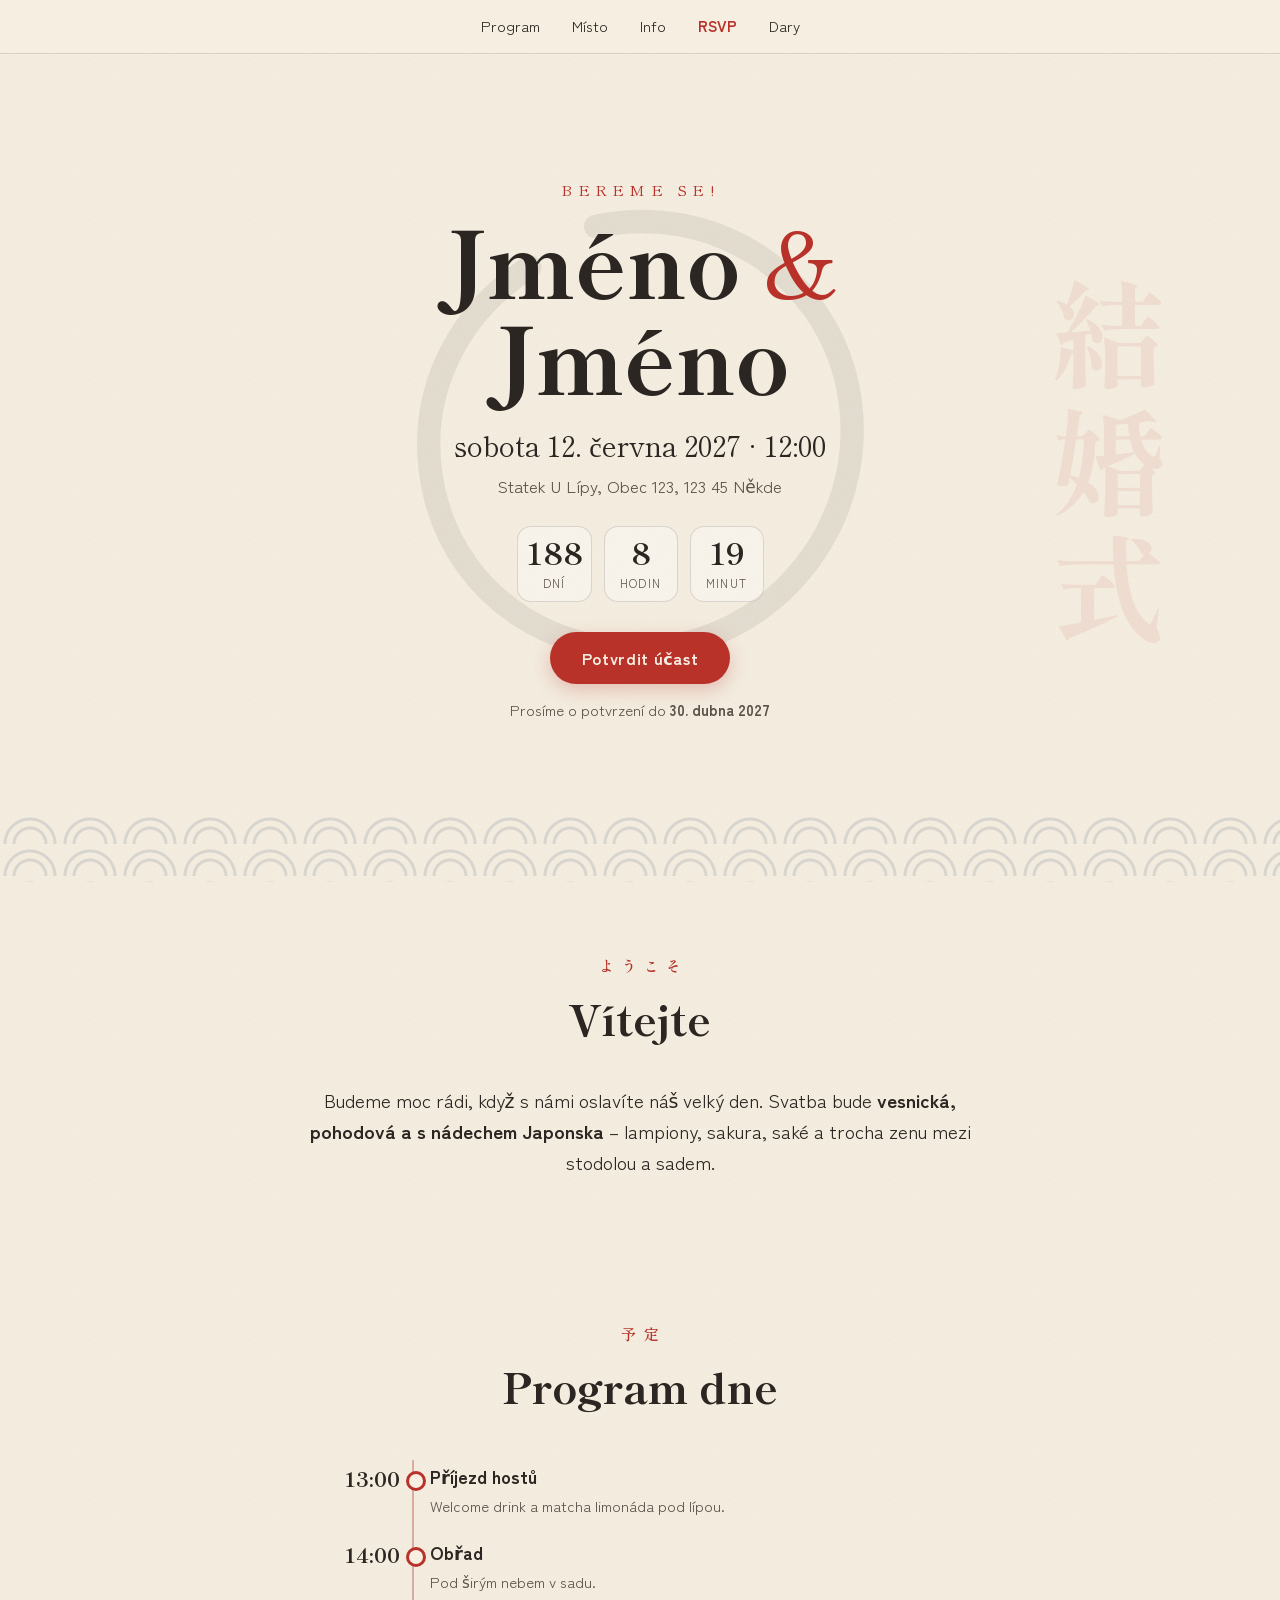
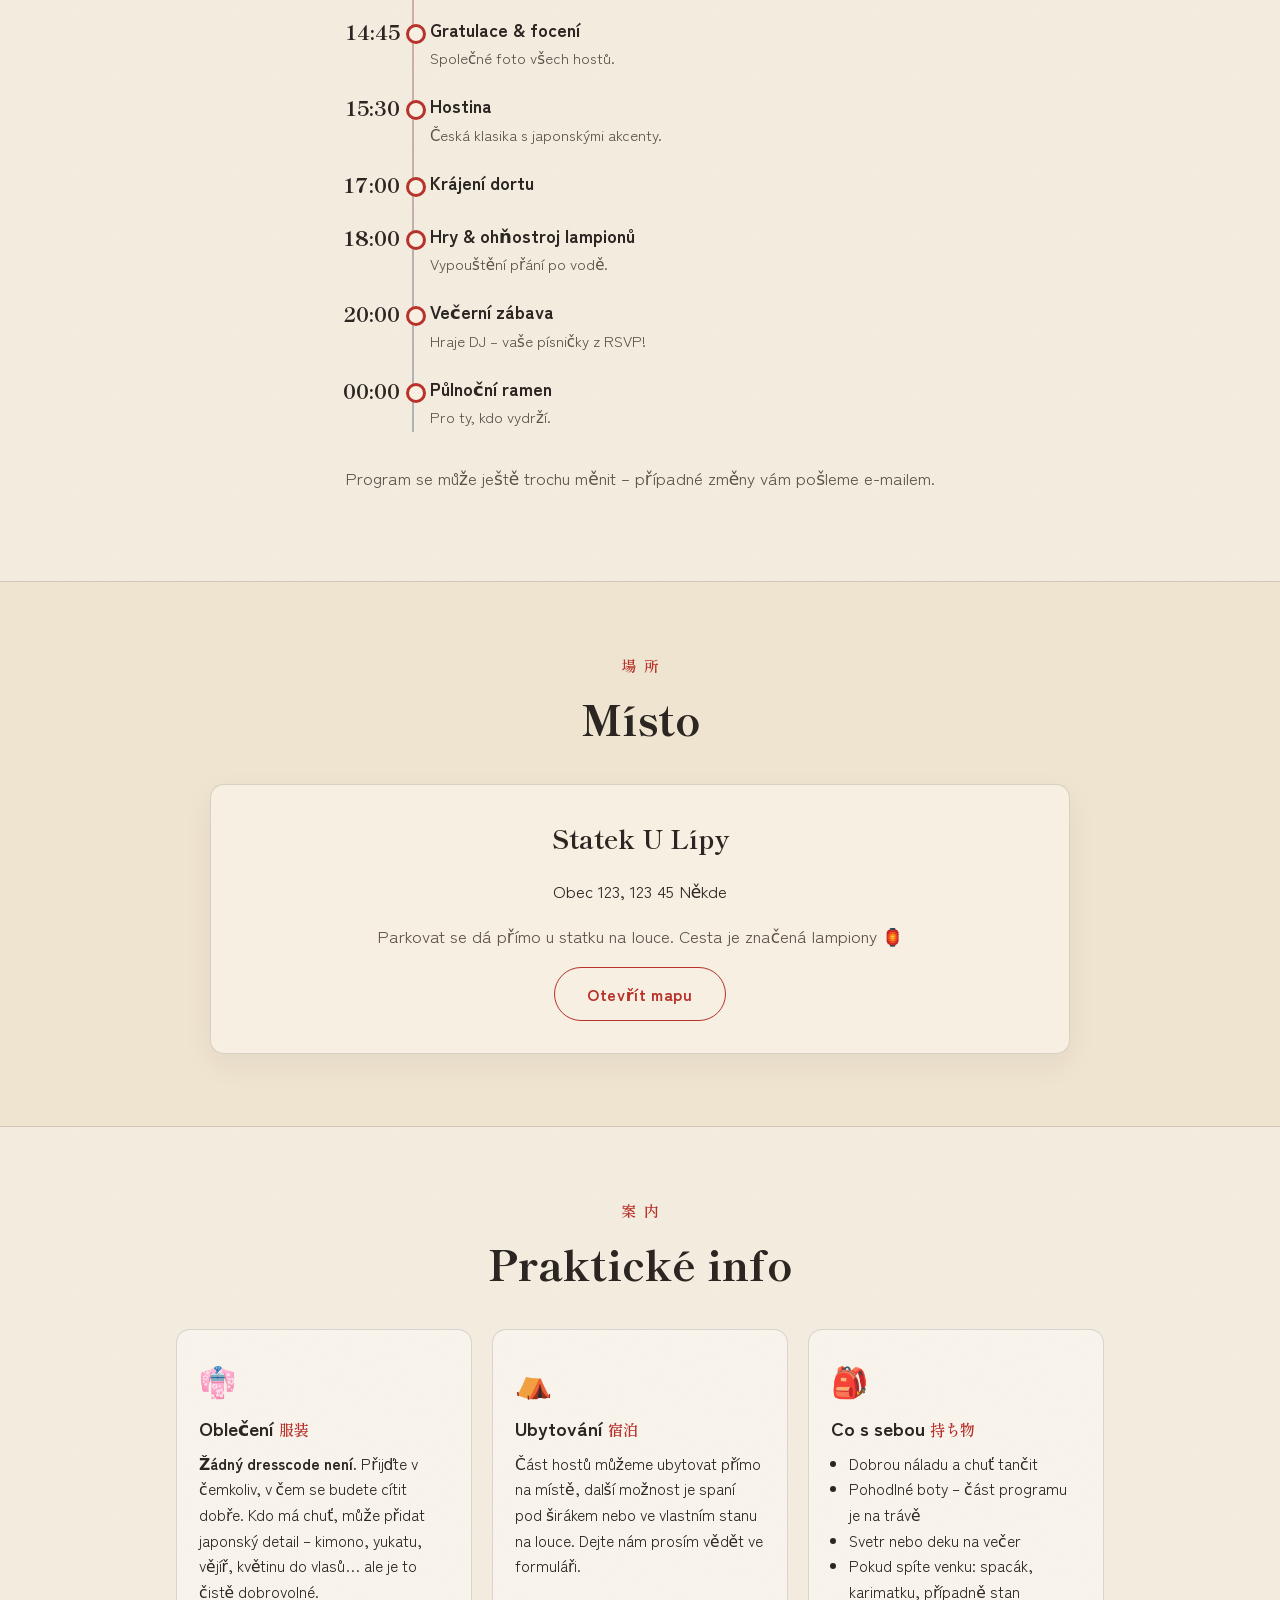
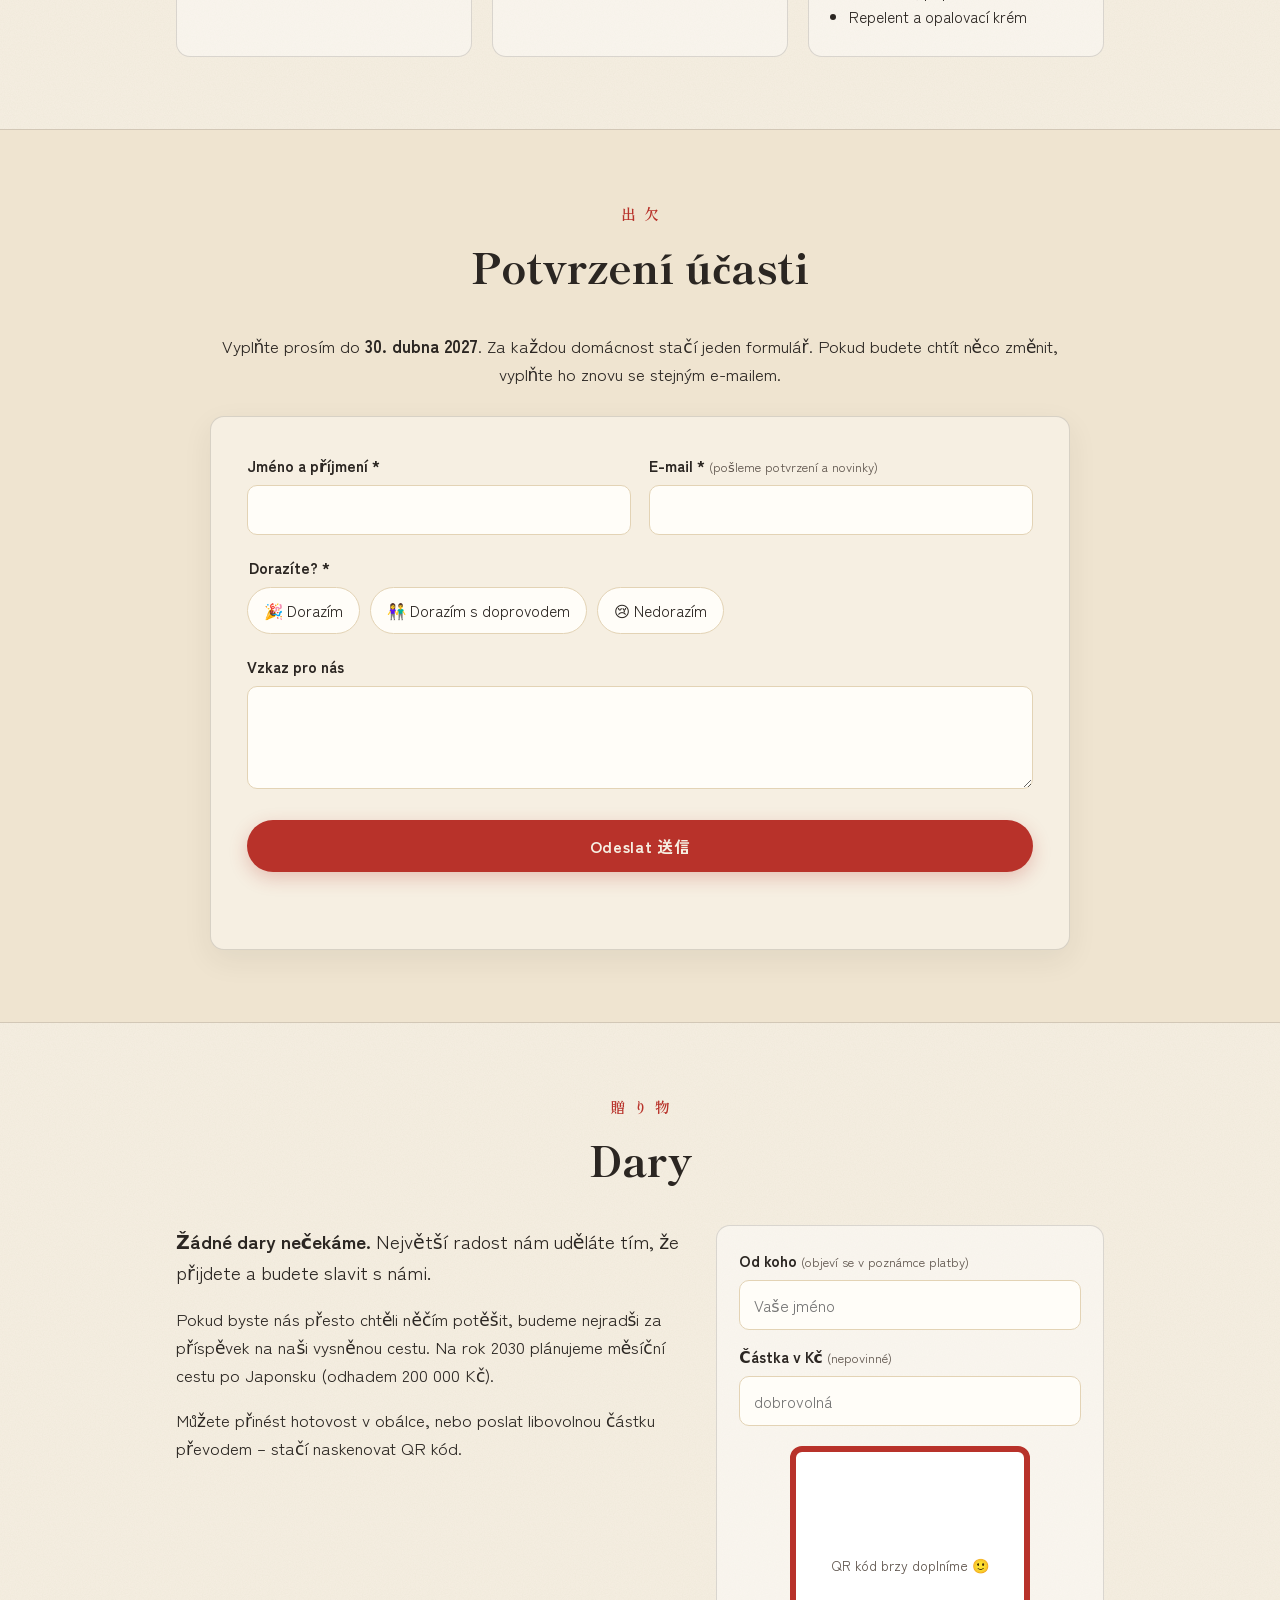
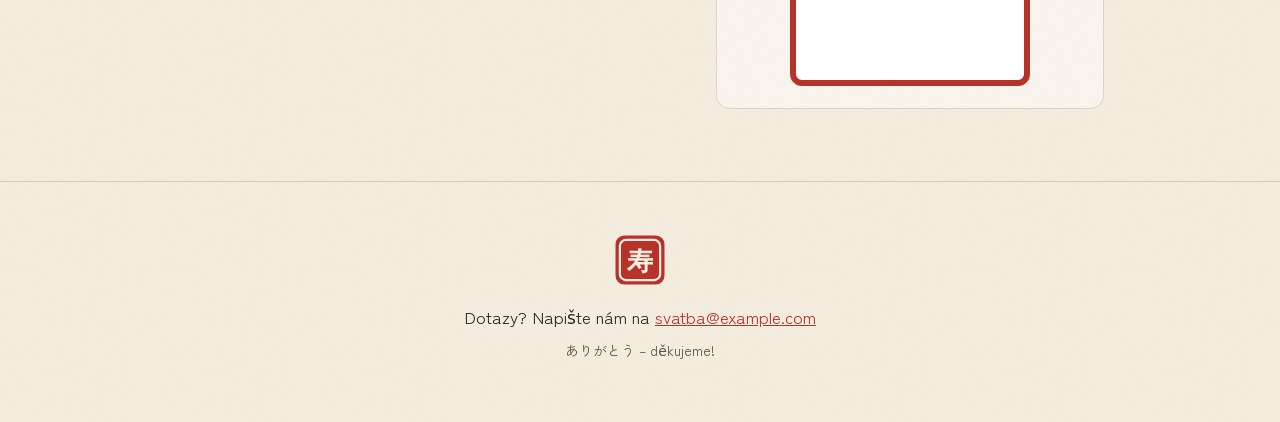
==== index.html @ 7ab079b3 "Svatební web s RSVP, písničkami, QR darem a e-mailovou automatizací Statický web (GitHub Pages) + Go" ====
<!doctype html>
<html lang="cs">
<head>
  <meta charset="utf-8">
  <meta name="viewport" content="width=device-width, initial-scale=1">
  <title>Naše svatba</title>
  <meta name="description" content="Svatba na vesnici v japonském duchu – program, RSVP, písničky a informace pro hosty.">
  <link rel="icon" href="assets/hanko.svg" type="image/svg+xml">
  <link rel="preconnect" href="https://fonts.googleapis.com">
  <link rel="preconnect" href="https://fonts.gstatic.com" crossorigin>
  <link href="https://fonts.googleapis.com/css2?family=Shippori+Mincho:wght@400;600;800&family=Zen+Kaku+Gothic+New:wght@400;500;700&display=swap" rel="stylesheet">
  <link rel="stylesheet" href="style.css">
</head>
<body>
  <div class="petals" aria-hidden="true"></div>

  <nav class="nav" aria-label="Hlavní navigace">
    <a href="#program">Program</a>
    <a href="#misto">Místo</a>
    <a href="#info">Info</a>
    <a href="#rsvp" class="nav-cta">RSVP</a>
    <a href="#dary">Dary</a>
  </nav>

  <!-- ===================== ÚVOD ===================== -->
  <header class="hero" id="top">
    <div class="hero-vertical" aria-hidden="true">結婚式</div>
    <div class="hero-inner">
      <svg class="enso" viewBox="0 0 200 200" aria-hidden="true">
        <path d="M100 18c46 0 82 36 82 80 0 46-38 84-84 84-44 0-80-34-80-78 0-36 22-64 54-76"
              fill="none" stroke="currentColor" stroke-width="9" stroke-linecap="round"/>
      </svg>
      <p class="hero-kicker">Bereme se!</p>
      <h1 class="hero-names"><span data-name="a">Jméno</span> <span class="amp">&amp;</span> <span data-name="b">Jméno</span></h1>
      <p class="hero-date" data-date>—</p>
      <p class="hero-place" data-place>—</p>
      <div class="countdown" data-countdown aria-live="polite"></div>
      <a class="btn" href="#rsvp">Potvrdit účast</a>
      <p class="hero-deadline">Prosíme o potvrzení do <strong data-deadline>—</strong></p>
    </div>
  </header>

  <main>
    <!-- ===================== POZVÁNÍ ===================== -->
    <section class="section intro">
      <h2 class="title"><span class="jp">ようこそ</span>Vítejte</h2>
      <p class="lead">
        Budeme moc rádi, když s námi oslavíte náš velký den. Svatba bude
        <strong>vesnická, pohodová a s nádechem Japonska</strong> – lampiony, sakura, saké
        a trocha zenu mezi stodolou a sadem.
      </p>
    </section>

    <!-- ===================== PROGRAM ===================== -->
    <section class="section" id="program">
      <h2 class="title"><span class="jp">予定</span>Program dne</h2>
      <ol class="timeline" data-schedule></ol>
      <p class="muted center">Program se může ještě trochu měnit – případné změny vám pošleme e-mailem.</p>
    </section>

    <!-- ===================== MÍSTO ===================== -->
    <section class="section paper" id="misto">
      <h2 class="title"><span class="jp">場所</span>Místo</h2>
      <div class="place-card">
        <h3 data-place-name>—</h3>
        <p data-place-address>—</p>
        <p class="muted" data-place-note></p>
        <a class="btn btn-ghost" data-place-map href="#" target="_blank" rel="noopener">Otevřít mapu</a>
      </div>
    </section>

    <!-- ===================== INFO ===================== -->
    <section class="section" id="info">
      <h2 class="title"><span class="jp">案内</span>Praktické info</h2>
      <div class="cards">
        <article class="card">
          <div class="card-icon" aria-hidden="true">👘</div>
          <h3>Oblečení <span class="jp-sm">服装</span></h3>
          <p><strong>Žádný dresscode není.</strong> Přijďte v čemkoliv, v čem se budete cítit dobře.
            Kdo má chuť, může přidat japonský detail – kimono, yukatu, vějíř, květinu do vlasů… ale je to čistě dobrovolné.</p>
        </article>
        <article class="card">
          <div class="card-icon" aria-hidden="true">⛺</div>
          <h3>Ubytování <span class="jp-sm">宿泊</span></h3>
          <p>Část hostů můžeme ubytovat přímo na místě, další možnost je spaní pod širákem
            nebo ve vlastním stanu na louce. Dejte nám prosím vědět ve formuláři.</p>
        </article>
        <article class="card">
          <div class="card-icon" aria-hidden="true">🎒</div>
          <h3>Co s sebou <span class="jp-sm">持ち物</span></h3>
          <ul data-bring></ul>
        </article>
      </div>
    </section>

    <!-- ===================== RSVP ===================== -->
    <section class="section paper" id="rsvp">
      <h2 class="title"><span class="jp">出欠</span>Potvrzení účasti</h2>
      <p class="center">Vyplňte prosím do <strong data-deadline>—</strong>. Za každou domácnost stačí jeden formulář.
        Pokud budete chtít něco změnit, vyplňte ho znovu se stejným e-mailem.</p>

      <form class="rsvp" id="rsvp-form" novalidate>
        <!-- past na roboty -->
        <label class="hp" aria-hidden="true">Web <input type="text" name="website" tabindex="-1" autocomplete="off"></label>

        <div class="field-row">
          <label class="field">
            <span>Jméno a příjmení *</span>
            <input type="text" name="name" required autocomplete="name" maxlength="100">
          </label>
          <label class="field">
            <span>E-mail * <small>(pošleme potvrzení a novinky)</small></span>
            <input type="email" name="email" required autocomplete="email" maxlength="120">
          </label>
        </div>

        <fieldset class="field">
          <legend>Dorazíte? *</legend>
          <div class="choices">
            <label class="choice"><input type="radio" name="attendance" value="yes" required><span>🎉 Dorazím</span></label>
            <label class="choice"><input type="radio" name="attendance" value="plus"><span>👫 Dorazím s doprovodem</span></label>
            <label class="choice"><input type="radio" name="attendance" value="no"><span>😢 Nedorazím</span></label>
          </div>
        </fieldset>

        <div class="reveal" data-show-if="plus">
          <div class="field-row">
            <label class="field field-narrow">
              <span>Počet osob doprovodu *</span>
              <input type="number" name="companions" min="1" max="10" value="1" inputmode="numeric">
            </label>
            <label class="field">
              <span>Jména doprovodu <small>(a věk u dětí)</small></span>
              <input type="text" name="companionNames" maxlength="300" placeholder="např. Petra, Tonda (6 let)">
            </label>
          </div>
        </div>

        <div class="reveal" data-show-if="yes plus">
          <fieldset class="field">
            <legend>Přespání *</legend>
            <div class="choices">
              <label class="choice"><input type="radio" name="accommodation" value="yes"><span>🏠 Ano, chci ubytování</span></label>
              <label class="choice"><input type="radio" name="accommodation" value="no"><span>🚗 Ne, pojedu domů</span></label>
              <label class="choice"><input type="radio" name="accommodation" value="open"><span>🌌 Pod širákem</span></label>
              <label class="choice"><input type="radio" name="accommodation" value="tent"><span>⛺ Ve stanu</span></label>
            </div>
          </fieldset>

          <fieldset class="field music" id="hudba">
            <legend><span class="jp-sm">音楽</span> Vaše písničky</legend>
            <p class="muted">Vyberte jednu nebo dvě písničky, které během svatby zazní. Pomůžete nám s playlistem!</p>
            <label class="field">
              <span>Písnička č. 1</span>
              <input type="text" name="song1" maxlength="200" placeholder="Interpret – Název (nebo odkaz na Spotify/YouTube)">
            </label>
            <label class="field">
              <span>Písnička č. 2</span>
              <input type="text" name="song2" maxlength="200" placeholder="Interpret – Název">
            </label>
          </fieldset>

          <label class="field">
            <span>Strava, alergie, omezení</span>
            <input type="text" name="diet" maxlength="300" placeholder="např. vegetarián, bez lepku…">
          </label>
        </div>

        <label class="field">
          <span>Vzkaz pro nás</span>
          <textarea name="message" rows="3" maxlength="1000"></textarea>
        </label>

        <button class="btn btn-submit" type="submit">Odeslat 送信</button>
        <p class="form-status" role="status" aria-live="polite"></p>
      </form>
    </section>

    <!-- ===================== DARY ===================== -->
    <section class="section" id="dary">
      <h2 class="title"><span class="jp">贈り物</span>Dary</h2>
      <div class="gift">
        <div class="gift-text">
          <p class="lead"><strong>Žádné dary nečekáme.</strong> Největší radost nám uděláte tím, že přijdete a budete slavit s námi.</p>
          <p>Pokud byste nás přesto chtěli něčím potěšit, budeme nejradši za příspěvek na
            naši vysněnou cestu. <span data-trip-note></span></p>
          <p>Můžete přinést hotovost v obálce, nebo poslat libovolnou částku převodem – stačí naskenovat QR kód.</p>
          <p class="muted" data-account></p>
        </div>
        <div class="gift-qr">
          <label class="field">
            <span>Od koho <small>(objeví se v poznámce platby)</small></span>
            <input type="text" id="gift-from" maxlength="40" placeholder="Vaše jméno">
          </label>
          <label class="field">
            <span>Částka v Kč <small>(nepovinné)</small></span>
            <input type="number" id="gift-amount" min="0" step="100" placeholder="dobrovolná" inputmode="numeric">
          </label>
          <div class="qr-frame"><div id="qr"></div></div>
          <p class="muted small" id="qr-hint">Naskenujte v aplikaci své banky.</p>
        </div>
      </div>
    </section>
  </main>

  <footer class="footer">
    <img src="assets/hanko.svg" alt="" width="56" height="56">
    <p>Dotazy? Napište nám na <a data-contact href="#">—</a></p>
    <p class="muted small">ありがとう – děkujeme!</p>
  </footer>

  <script src="assets/qrcode.js"></script>
  <script src="config.js"></script>
  <script src="app.js"></script>
</body>
</html>
---- style.css ----
/* ============ Barvy: washi papír, sumi inkoust, shu červená, ai indigo ============ */
:root {
  --washi: #f6efe2;
  --washi-2: #efe4d0;
  --kraft: #e3d3b5;
  --sumi: #2b2622;
  --sumi-soft: #5c524a;
  --shu: #b8322a;
  --shu-dark: #8f241e;
  --ai: #2f4a6d;
  --matcha: #7c8b4f;
  --sakura: #f2c6c9;
  --line: rgba(43, 38, 34, .15);
  --radius: 14px;
  --serif: 'Shippori Mincho', 'Noto Serif JP', Georgia, serif;
  --sans: 'Zen Kaku Gothic New', system-ui, -apple-system, 'Segoe UI', sans-serif;
}

* { box-sizing: border-box; }
html { scroll-behavior: smooth; }
body {
  margin: 0;
  font-family: var(--sans);
  font-size: 17px;
  line-height: 1.65;
  color: var(--sumi);
  background-color: var(--washi);
  /* jemná textura papíru */
  background-image:
    url("data:image/svg+xml,%3Csvg xmlns='http://www.w3.org/2000/svg' width='160' height='160'%3E%3Cfilter id='n'%3E%3CfeTurbulence type='fractalNoise' baseFrequency='.85' numOctaves='3' stitchTiles='stitch'/%3E%3CfeColorMatrix values='0 0 0 0 .35 0 0 0 0 .28 0 0 0 0 .2 0 0 0 .07 0'/%3E%3C/filter%3E%3Crect width='100%25' height='100%25' filter='url(%23n)'/%3E%3C/svg%3E");
}
a { color: var(--shu); }
img { max-width: 100%; }

/* ============ Navigace ============ */
.nav {
  position: sticky; top: 0; z-index: 20;
  display: flex; justify-content: center; gap: clamp(10px, 3vw, 28px); flex-wrap: wrap;
  padding: 10px 16px;
  background: rgba(246, 239, 226, .88);
  backdrop-filter: blur(6px);
  border-bottom: 1px solid var(--line);
  font-size: 15px;
}
.nav a { color: var(--sumi); text-decoration: none; padding: 4px 2px; }
.nav a:hover { color: var(--shu); }
.nav-cta { color: var(--shu) !important; font-weight: 700; }

/* ============ Úvod ============ */
.hero {
  position: relative;
  min-height: 92vh;
  display: grid; place-items: center;
  text-align: center;
  padding: 60px 16px 80px;
  overflow: hidden;
}
.hero::after { /* seigaiha – vlnky dole */
  content: ''; position: absolute; left: 0; right: 0; bottom: 0; height: 70px;
  background:
    radial-gradient(circle at 50% 100%, transparent 14px, var(--ai) 15px, var(--ai) 17px, transparent 18px,
      transparent 23px, var(--ai) 24px, var(--ai) 26px, transparent 27px) 0 0 / 60px 32px;
  opacity: .14;
}
.hero-vertical {
  position: absolute; right: clamp(8px, 6vw, 80px); top: 50%; transform: translateY(-50%);
  writing-mode: vertical-rl;
  font-family: var(--serif); font-weight: 800;
  font-size: clamp(48px, 9vw, 120px);
  color: var(--shu); opacity: .08;
  letter-spacing: .1em;
  pointer-events: none;
}
.hero-inner { position: relative; max-width: 720px; }
.enso {
  position: absolute; left: 50%; top: 46%; transform: translate(-50%, -50%) rotate(-12deg);
  width: min(520px, 92vw); color: var(--sumi); opacity: .08; z-index: -1;
}
.hero-kicker {
  font-family: var(--serif); letter-spacing: .35em; text-transform: uppercase;
  color: var(--shu); margin: 0 0 8px; font-size: 15px;
}
.hero-names {
  font-family: var(--serif); font-weight: 800;
  font-size: clamp(42px, 9vw, 92px); line-height: 1.05; margin: 0 0 18px;
}
.amp { color: var(--shu); font-weight: 400; }
.hero-date { font-family: var(--serif); font-size: clamp(20px, 3.4vw, 28px); margin: 0; }
.hero-place { color: var(--sumi-soft); margin: 4px 0 26px; }
.hero-deadline { color: var(--sumi-soft); font-size: 15px; margin-top: 14px; }

.countdown { display: flex; justify-content: center; gap: 12px; margin: 0 0 30px; flex-wrap: wrap; }
.countdown div {
  min-width: 74px; padding: 10px 8px 6px;
  border: 1px solid var(--line); border-radius: var(--radius);
  background: rgba(255,255,255,.35);
}
.countdown b { display: block; font-family: var(--serif); font-size: 30px; line-height: 1; }
.countdown span { font-size: 12px; color: var(--sumi-soft); text-transform: uppercase; letter-spacing: .1em; }

/* ============ Tlačítka ============ */
.btn {
  display: inline-block; cursor: pointer;
  font: 700 16px var(--sans); letter-spacing: .04em;
  color: var(--washi); background: var(--shu);
  border: 0; border-radius: 999px;
  padding: 14px 32px; text-decoration: none;
  box-shadow: 0 6px 18px rgba(184, 50, 42, .25);
  transition: transform .15s, background .15s;
}
.btn:hover { background: var(--shu-dark); transform: translateY(-1px); }
.btn:disabled { opacity: .6; cursor: progress; transform: none; }
.btn-ghost { background: transparent; color: var(--shu); border: 1.5px solid var(--shu); box-shadow: none; }
.btn-ghost:hover { background: var(--shu); color: var(--washi); }

/* ============ Sekce ============ */
.section { max-width: 960px; margin: 0 auto; padding: 72px 16px; }
.section.paper {
  max-width: none;
  background: var(--washi-2);
  border-top: 1px solid var(--line); border-bottom: 1px solid var(--line);
}
.section.paper > * { max-width: 860px; margin-left: auto; margin-right: auto; }
.title {
  font-family: var(--serif); font-weight: 800; text-align: center;
  font-size: clamp(30px, 5vw, 42px); margin: 0 0 32px;
}
.title .jp {
  display: block; font-size: 15px; letter-spacing: .5em; color: var(--shu); font-weight: 600;
  margin-bottom: 4px; padding-left: .5em;
}
.jp-sm { font-family: var(--serif); color: var(--shu); font-size: .8em; font-weight: 600; }
.lead { font-size: 19px; text-align: center; max-width: 680px; margin: 0 auto; }
.center { text-align: center; }
.muted { color: var(--sumi-soft); }
.small { font-size: 14px; }

/* ============ Program ============ */
.timeline { list-style: none; padding: 0; margin: 0 auto 24px; max-width: 620px; position: relative; }
.timeline::before {
  content: ''; position: absolute; left: 82px; top: 8px; bottom: 8px; width: 2px;
  background: linear-gradient(var(--shu), var(--ai)); opacity: .35;
}
.timeline li { display: grid; grid-template-columns: 70px 1fr; gap: 30px; padding: 10px 0; position: relative; }
.timeline li::before {
  content: ''; position: absolute; left: 76px; top: 19px; width: 14px; height: 14px;
  background: var(--washi); border: 3px solid var(--shu); border-radius: 50%;
}
.timeline time { font-family: var(--serif); font-weight: 800; font-size: 20px; text-align: right; }
.timeline h3 { margin: 0; font-size: 18px; }
.timeline p { margin: 2px 0 0; color: var(--sumi-soft); font-size: 15px; }

/* ============ Místo ============ */
.place-card {
  text-align: center; padding: 32px 24px;
  background: var(--washi); border: 1px solid var(--line); border-radius: var(--radius);
  box-shadow: 0 10px 30px rgba(43,38,34,.06);
}
.place-card h3 { font-family: var(--serif); font-size: 26px; margin: 0 0 4px; }

/* ============ Karty ============ */
.cards { display: grid; grid-template-columns: repeat(auto-fit, minmax(250px, 1fr)); gap: 20px; }
.card {
  padding: 26px 22px; background: rgba(255,255,255,.4);
  border: 1px solid var(--line); border-radius: var(--radius);
}
.card h3 { margin: 6px 0 8px; font-size: 19px; }
.card p, .card ul { margin: 0; font-size: 15.5px; }
.card ul { padding-left: 18px; }
.card-icon { font-size: 30px; }

/* ============ Formulář ============ */
.rsvp {
  margin-top: 28px; padding: clamp(20px, 4vw, 36px);
  background: var(--washi); border: 1px solid var(--line); border-radius: var(--radius);
  box-shadow: 0 10px 30px rgba(43,38,34,.07);
}
.field { display: block; border: 0; padding: 0; margin: 0 0 20px; min-width: 0; }
.field > span, .field > legend { display: block; font-weight: 700; margin-bottom: 6px; font-size: 15.5px; }
.field small { font-weight: 400; color: var(--sumi-soft); }
.field-row { display: grid; grid-template-columns: repeat(auto-fit, minmax(240px, 1fr)); gap: 0 18px; }
.field-row .field-narrow { max-width: 220px; }
input[type=text], input[type=email], input[type=number], textarea {
  width: 100%; font: inherit; font-size: 16px; color: var(--sumi);
  padding: 11px 14px; background: #fffdf8;
  border: 1.5px solid var(--kraft); border-radius: 10px;
  transition: border-color .15s, box-shadow .15s;
}
input:focus, textarea:focus { outline: none; border-color: var(--shu); box-shadow: 0 0 0 3px rgba(184,50,42,.15); }
.invalid input, input.invalid { border-color: var(--shu); }

.choices { display: flex; flex-wrap: wrap; gap: 10px; }
.choice { position: relative; cursor: pointer; }
.choice input { position: absolute; opacity: 0; pointer-events: none; }
.choice span {
  display: inline-block; padding: 10px 16px;
  border: 1.5px solid var(--kraft); border-radius: 999px; background: #fffdf8;
  transition: all .15s; font-size: 15.5px;
}
.choice:hover span { border-color: var(--shu); }
.choice input:checked + span { background: var(--shu); border-color: var(--shu); color: var(--washi); }
.choice input:focus-visible + span { box-shadow: 0 0 0 3px rgba(184,50,42,.25); }

.music {
  padding: 18px; border: 1.5px dashed var(--kraft) !important; border-radius: var(--radius);
  background: rgba(124,139,79,.06);
}
.music legend { padding: 0 6px; }
.music .field:last-child { margin-bottom: 0; }

.reveal { display: none; }
.reveal.on { display: block; animation: fade .3s ease; }
@keyframes fade { from { opacity: 0; transform: translateY(-4px); } to { opacity: 1; transform: none; } }

.hp { position: absolute; left: -9999px; }
.btn-submit { width: 100%; margin-top: 4px; }
.form-status { min-height: 1.6em; margin: 14px 0 0; text-align: center; font-weight: 700; }
.form-status.ok { color: var(--matcha); }
.form-status.err { color: var(--shu); }

/* ============ Dary ============ */
.gift { display: grid; grid-template-columns: 1.3fr 1fr; gap: 36px; align-items: start; }
.gift .lead { text-align: left; margin-bottom: 14px; }
.gift-qr {
  padding: 22px; background: rgba(255,255,255,.45);
  border: 1px solid var(--line); border-radius: var(--radius); text-align: center;
}
.gift-qr .field { text-align: left; margin-bottom: 14px; }
.qr-frame {
  display: inline-block; padding: 14px; background: #fff; border-radius: 12px;
  border: 6px solid var(--shu); margin-top: 6px;
}
#qr svg { display: block; width: 200px; height: 200px; }
#qr .qr-empty { width: 200px; height: 200px; display: grid; place-items: center; color: var(--sumi-soft); font-size: 14px; padding: 12px; }

/* ============ Patička ============ */
.footer { text-align: center; padding: 50px 16px 60px; border-top: 1px solid var(--line); }
.footer p { margin: 8px 0 0; }

/* ============ Okvětní lístky sakury ============ */
.petals { position: fixed; inset: 0; pointer-events: none; z-index: 30; overflow: hidden; }
.petal {
  position: absolute; top: -20px; width: 12px; height: 10px;
  background: var(--sakura); border-radius: 12px 0 12px 0; opacity: .8;
  animation: fall linear forwards;
}
@keyframes fall {
  to { transform: translate(var(--drift), 105vh) rotate(var(--spin)); opacity: .2; }
}
@media (prefers-reduced-motion: reduce) {
  .petals { display: none; }
  html { scroll-behavior: auto; }
}

/* ============ Mobil ============ */
@media (max-width: 720px) {
  body { font-size: 16px; }
  .section { padding: 56px 16px; }
  .gift { grid-template-columns: 1fr; }
  .timeline::before { left: 62px; }
  .timeline li { grid-template-columns: 52px 1fr; gap: 26px; }
  .timeline li::before { left: 56px; }
  .timeline time { font-size: 17px; }
  .hero-vertical { opacity: .06; }
  .field-row .field-narrow { max-width: none; }
}
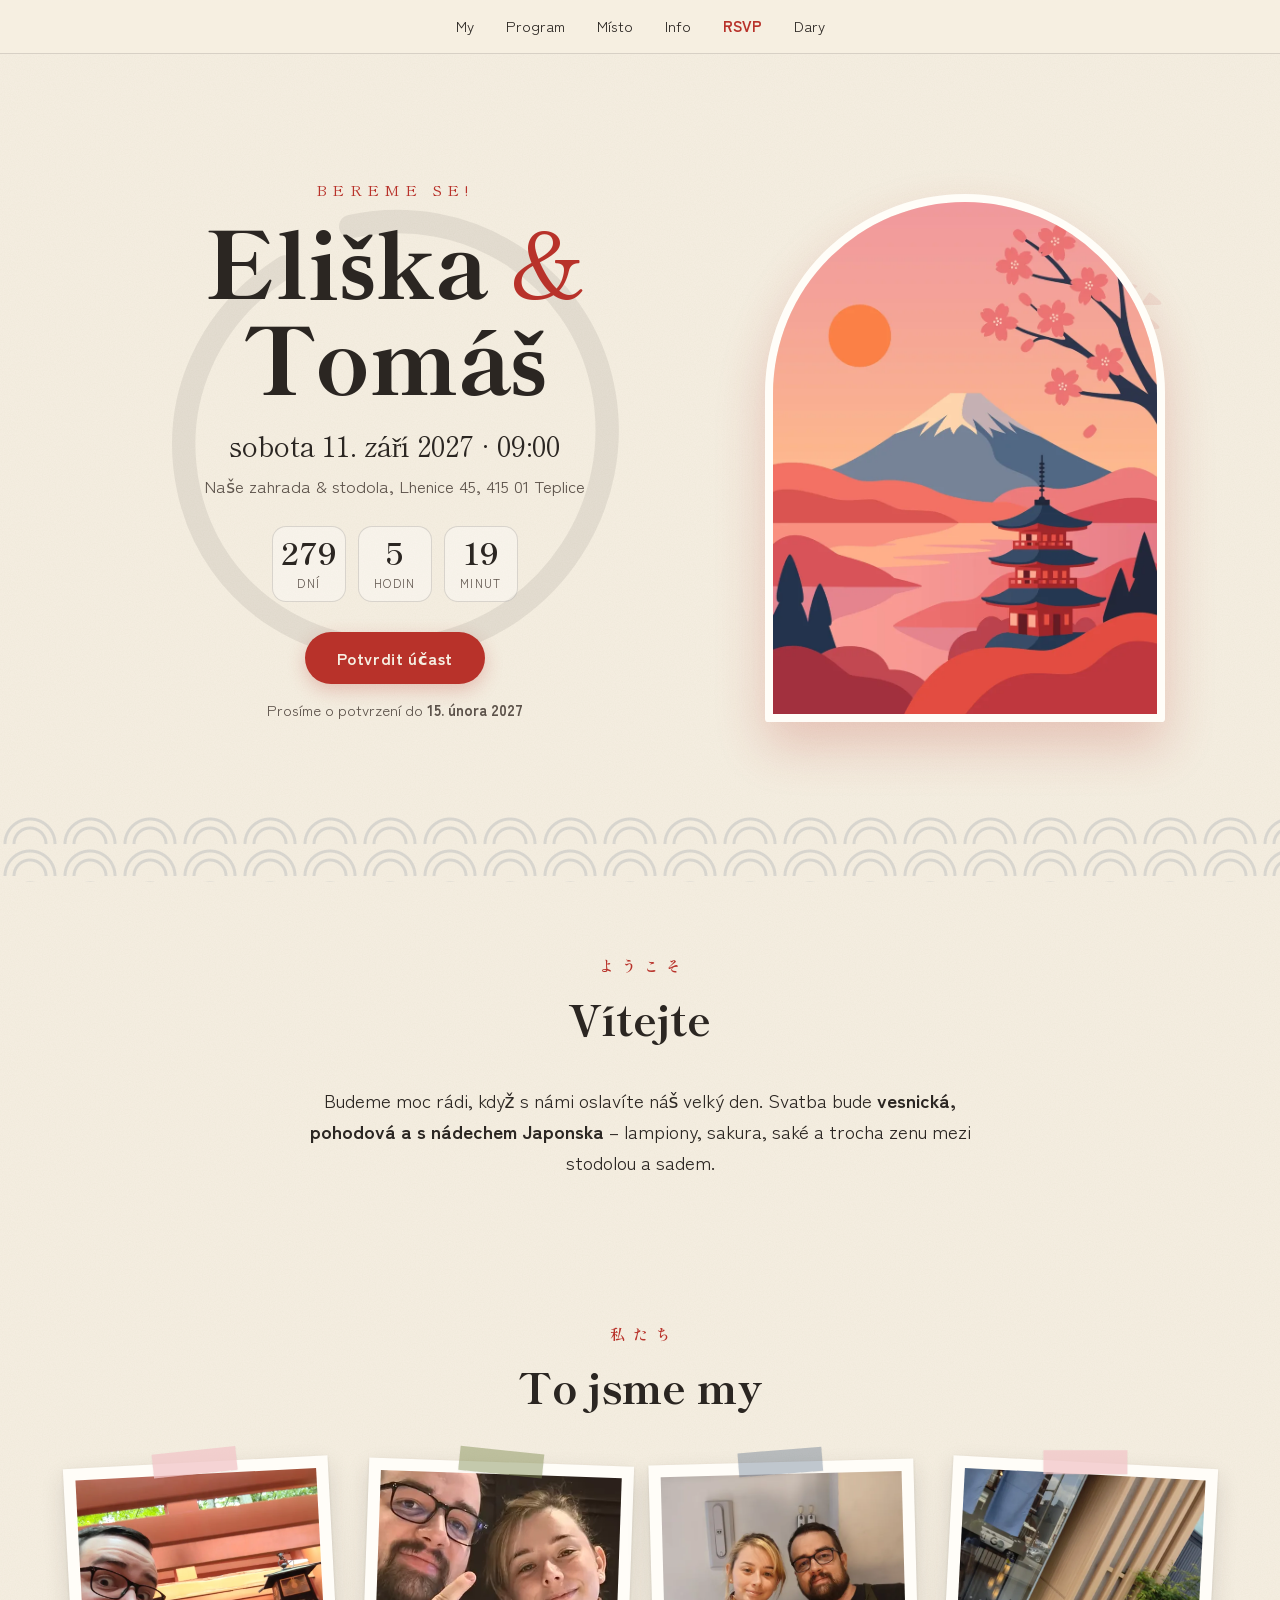
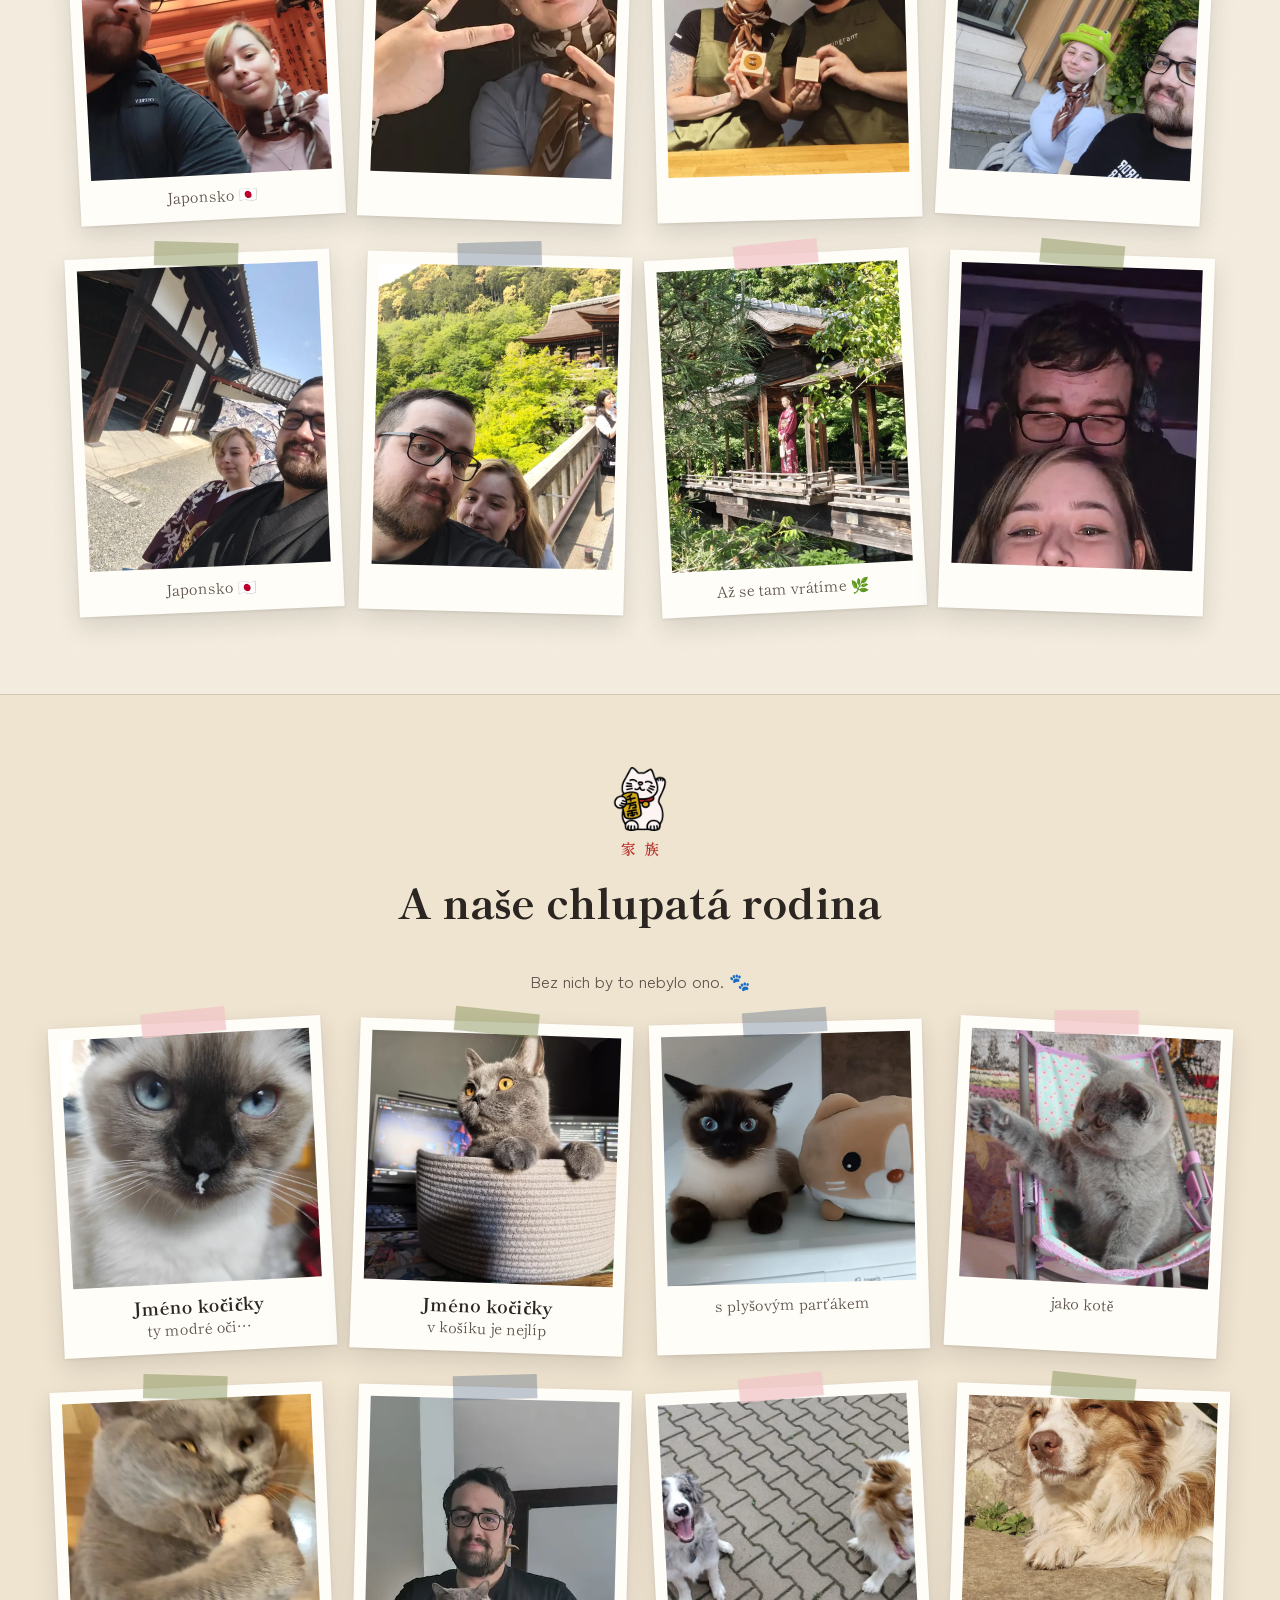
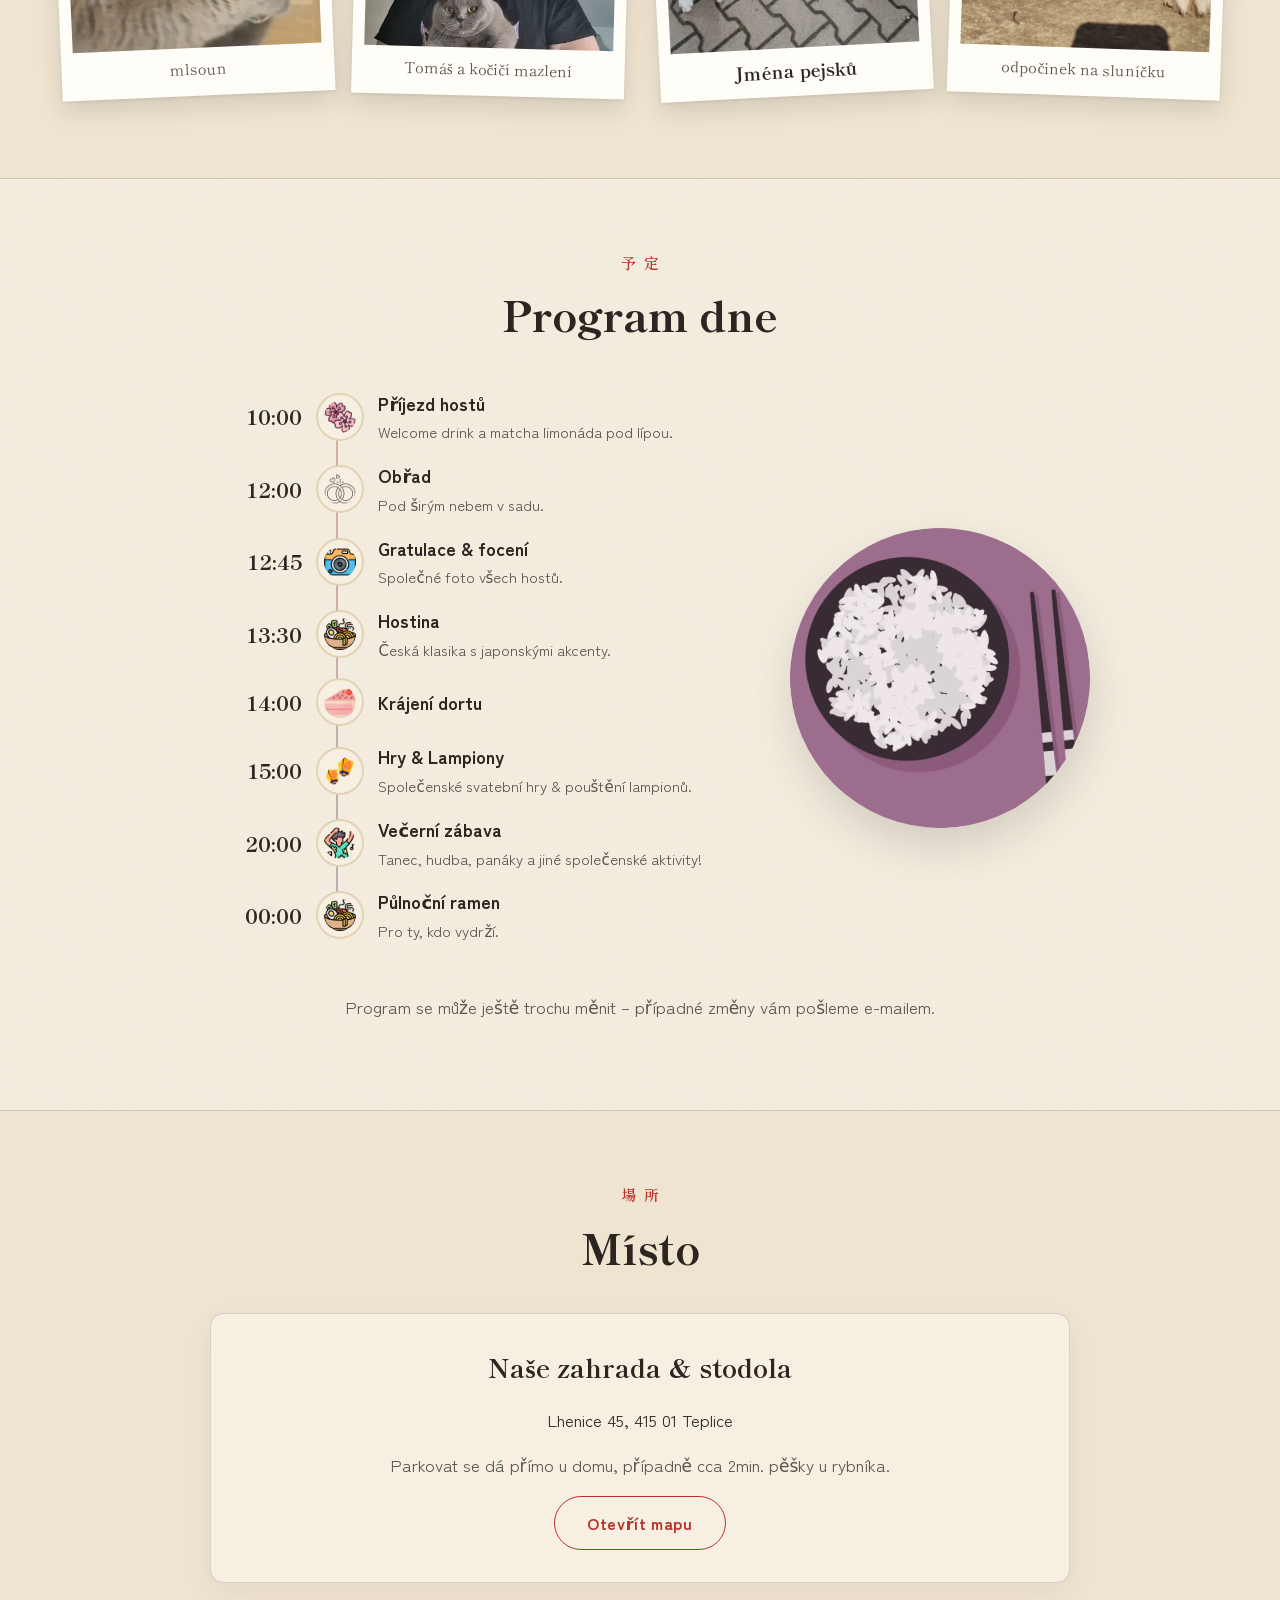
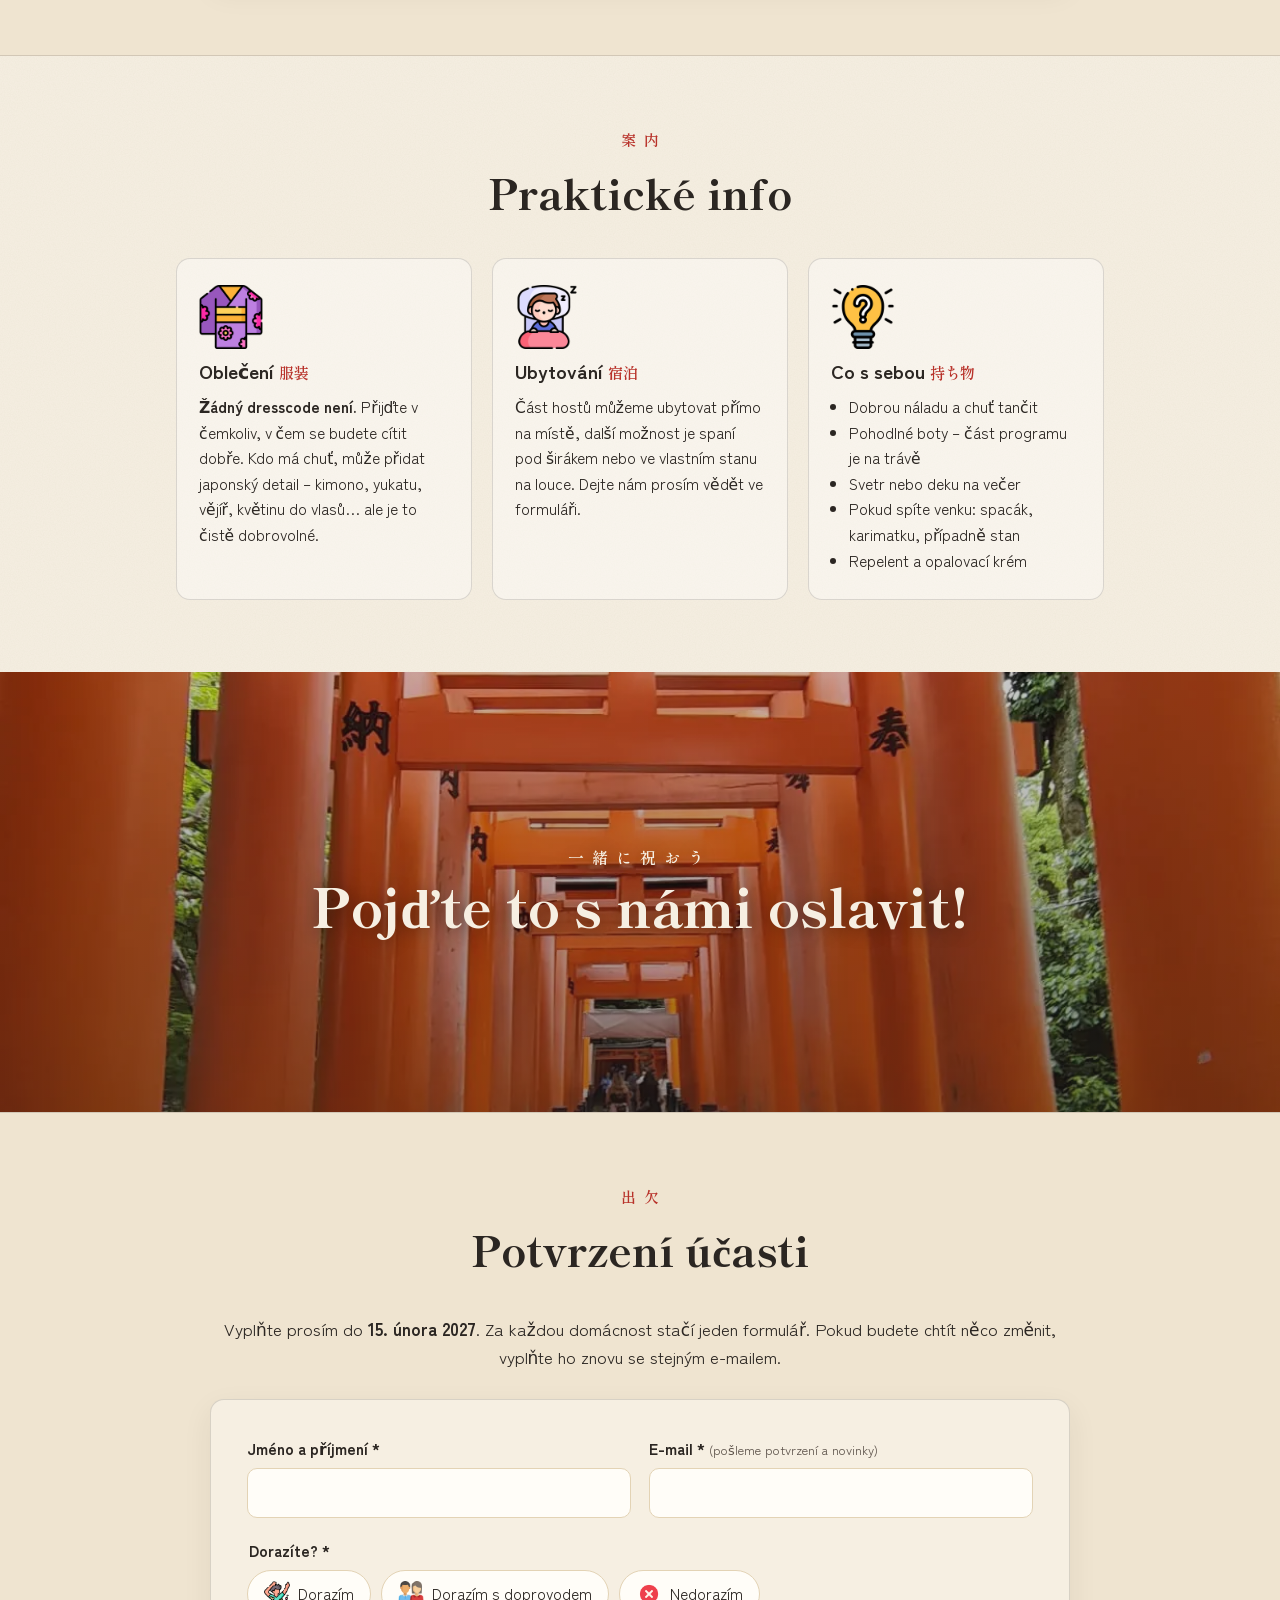
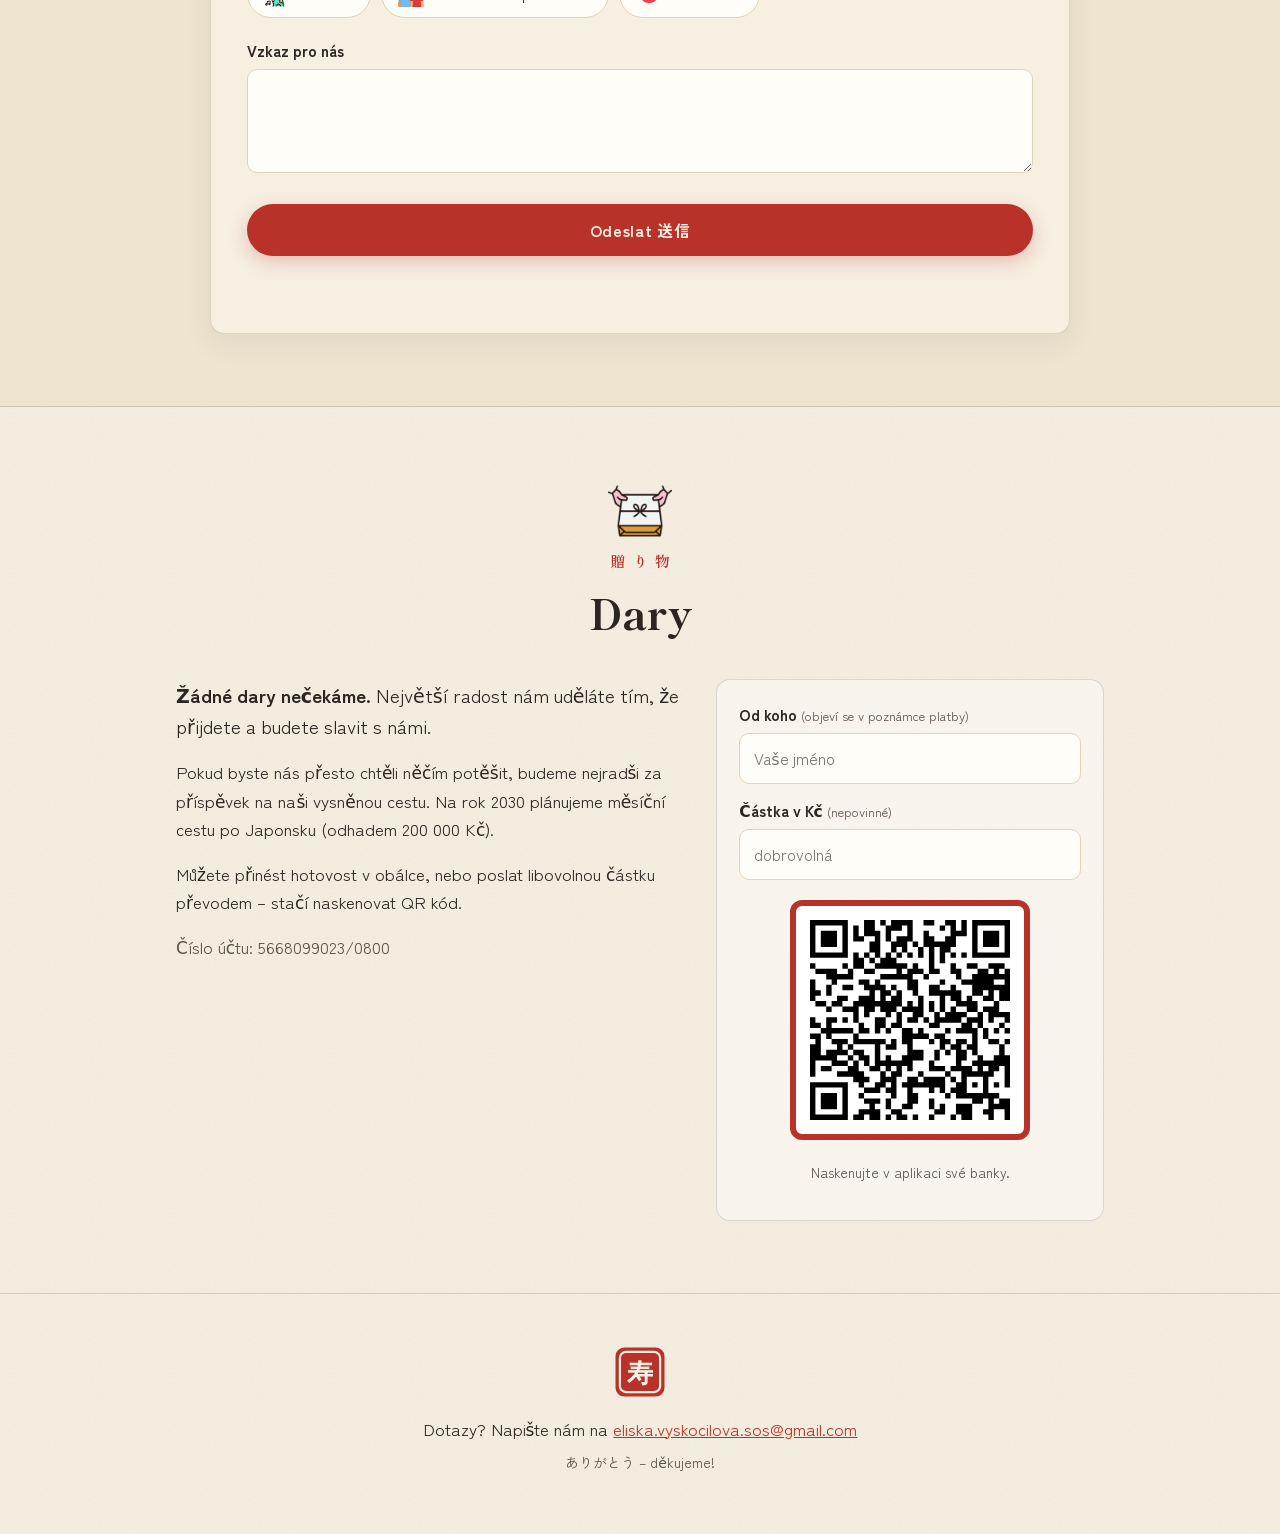
==== commit c3dd4a49: "Fotky páru a mazlíčků, vlastní ikonky a ilustrace - sekce To jsme my a Chlupatá rodina (polaroidy + " ====
--- a/index.html
+++ b/index.html
@@ -15,6 +15,7 @@
   <div class="petals" aria-hidden="true"></div>
 
   <nav class="nav" aria-label="Hlavní navigace">
+    <a href="#my">My</a>
     <a href="#program">Program</a>
     <a href="#misto">Místo</a>
     <a href="#info">Info</a>
@@ -25,6 +26,7 @@
   <!-- ===================== ÚVOD ===================== -->
   <header class="hero" id="top">
     <div class="hero-vertical" aria-hidden="true">結婚式</div>
+    <div class="hero-grid">
     <div class="hero-inner">
       <svg class="enso" viewBox="0 0 200 200" aria-hidden="true">
         <path d="M100 18c46 0 82 36 82 80 0 46-38 84-84 84-44 0-80-34-80-78 0-36 22-64 54-76"
@@ -38,6 +40,10 @@
       <a class="btn" href="#rsvp">Potvrdit účast</a>
       <p class="hero-deadline">Prosíme o potvrzení do <strong data-deadline>—</strong></p>
     </div>
+    <figure class="hero-art">
+      <img src="assets/fuji.webp" alt="Ilustrace: hora Fudži, pagoda a kvetoucí sakura" width="825" height="1100">
+    </figure>
+    </div>
   </header>
 
   <main>
@@ -51,10 +57,26 @@
       </p>
     </section>
 
+    <!-- ===================== TO JSME MY ===================== -->
+    <section class="section wide" id="my">
+      <h2 class="title"><span class="jp">私たち</span>To jsme my</h2>
+      <div class="polaroids" data-gallery="couple"></div>
+    </section>
+
+    <!-- ===================== MAZLÍČCI ===================== -->
+    <section class="section paper wide" id="mazlicci">
+      <h2 class="title"><img class="title-icon" src="assets/icons/maneki.png" alt="" width="64" height="64"><span class="jp">家族</span>A naše chlupatá rodina</h2>
+      <p class="center muted">Bez nich by to nebylo ono. 🐾</p>
+      <div class="polaroids pets" data-gallery="pets"></div>
+    </section>
+
     <!-- ===================== PROGRAM ===================== -->
     <section class="section" id="program">
       <h2 class="title"><span class="jp">予定</span>Program dne</h2>
-      <ol class="timeline" data-schedule></ol>
+      <div class="program-wrap">
+        <ol class="timeline" data-schedule></ol>
+        <img class="program-art" src="assets/ryze.webp" alt="" width="700" height="700" loading="lazy">
+      </div>
       <p class="muted center">Program se může ještě trochu měnit – případné změny vám pošleme e-mailem.</p>
     </section>
 
@@ -74,24 +96,29 @@
       <h2 class="title"><span class="jp">案内</span>Praktické info</h2>
       <div class="cards">
         <article class="card">
-          <div class="card-icon" aria-hidden="true">👘</div>
+          <img class="card-icon" src="assets/icons/obleceni.png" alt="" width="64" height="64">
           <h3>Oblečení <span class="jp-sm">服装</span></h3>
           <p><strong>Žádný dresscode není.</strong> Přijďte v čemkoliv, v čem se budete cítit dobře.
             Kdo má chuť, může přidat japonský detail – kimono, yukatu, vějíř, květinu do vlasů… ale je to čistě dobrovolné.</p>
         </article>
         <article class="card">
-          <div class="card-icon" aria-hidden="true">⛺</div>
+          <img class="card-icon" src="assets/icons/ubytovani.png" alt="" width="64" height="64">
           <h3>Ubytování <span class="jp-sm">宿泊</span></h3>
           <p>Část hostů můžeme ubytovat přímo na místě, další možnost je spaní pod širákem
             nebo ve vlastním stanu na louce. Dejte nám prosím vědět ve formuláři.</p>
         </article>
         <article class="card">
-          <div class="card-icon" aria-hidden="true">🎒</div>
+          <img class="card-icon" src="assets/icons/s-sebou.png" alt="" width="64" height="64">
           <h3>Co s sebou <span class="jp-sm">持ち物</span></h3>
           <ul data-bring></ul>
         </article>
       </div>
     </section>
+
+    <!-- ===================== BANNER ===================== -->
+    <div class="banner" role="img" aria-label="Brány torii v Japonsku">
+      <p class="banner-text"><span class="jp">一緒に祝おう</span>Pojďte to s námi oslavit!</p>
+    </div>
 
     <!-- ===================== RSVP ===================== -->
     <section class="section paper" id="rsvp">
@@ -117,9 +144,9 @@
         <fieldset class="field">
           <legend>Dorazíte? *</legend>
           <div class="choices">
-            <label class="choice"><input type="radio" name="attendance" value="yes" required><span>🎉 Dorazím</span></label>
-            <label class="choice"><input type="radio" name="attendance" value="plus"><span>👫 Dorazím s doprovodem</span></label>
-            <label class="choice"><input type="radio" name="attendance" value="no"><span>😢 Nedorazím</span></label>
+            <label class="choice"><input type="radio" name="attendance" value="yes" required><span><img src="assets/icons/dorazim.png" alt="" width="28" height="28">Dorazím</span></label>
+            <label class="choice"><input type="radio" name="attendance" value="plus"><span><img src="assets/icons/doprovod.png" alt="" width="28" height="28">Dorazím s doprovodem</span></label>
+            <label class="choice"><input type="radio" name="attendance" value="no"><span><img src="assets/icons/nedorazim.png" alt="" width="28" height="28">Nedorazím</span></label>
           </div>
         </fieldset>
 
@@ -140,10 +167,10 @@
           <fieldset class="field">
             <legend>Přespání *</legend>
             <div class="choices">
-              <label class="choice"><input type="radio" name="accommodation" value="yes"><span>🏠 Ano, chci ubytování</span></label>
-              <label class="choice"><input type="radio" name="accommodation" value="no"><span>🚗 Ne, pojedu domů</span></label>
-              <label class="choice"><input type="radio" name="accommodation" value="open"><span>🌌 Pod širákem</span></label>
-              <label class="choice"><input type="radio" name="accommodation" value="tent"><span>⛺ Ve stanu</span></label>
+              <label class="choice"><input type="radio" name="accommodation" value="yes"><span><img src="assets/icons/hotel.png" alt="" width="28" height="28">Ano, chci ubytování</span></label>
+              <label class="choice"><input type="radio" name="accommodation" value="no"><span><img src="assets/icons/auto.png" alt="" width="28" height="28">Ne, pojedu domů</span></label>
+              <label class="choice"><input type="radio" name="accommodation" value="open"><span><img src="assets/icons/sirak.png" alt="" width="28" height="28">Pod širákem</span></label>
+              <label class="choice"><input type="radio" name="accommodation" value="tent"><span><img src="assets/icons/stan.png" alt="" width="28" height="28">Ve stanu</span></label>
             </div>
           </fieldset>
 
@@ -178,7 +205,7 @@
 
     <!-- ===================== DARY ===================== -->
     <section class="section" id="dary">
-      <h2 class="title"><span class="jp">贈り物</span>Dary</h2>
+      <h2 class="title"><img class="title-icon" src="assets/icons/dar.png" alt="" width="64" height="64"><span class="jp">贈り物</span>Dary</h2>
       <div class="gift">
         <div class="gift-text">
           <p class="lead"><strong>Žádné dary nečekáme.</strong> Největší radost nám uděláte tím, že přijdete a budete slavit s námi.</p>
@@ -203,6 +230,14 @@
     </section>
   </main>
 
+  <!-- lightbox pro fotky -->
+  <dialog class="lightbox" id="lightbox">
+    <button class="lb-close" type="button" aria-label="Zavřít">×</button>
+    <button class="lb-prev" type="button" aria-label="Předchozí">‹</button>
+    <figure><img alt=""><figcaption></figcaption></figure>
+    <button class="lb-next" type="button" aria-label="Další">›</button>
+  </dialog>
+
   <footer class="footer">
     <img src="assets/hanko.svg" alt="" width="56" height="56">
     <p>Dotazy? Napište nám na <a data-contact href="#">—</a></p>
--- a/style.css
+++ b/style.css
@@ -71,7 +71,17 @@
   letter-spacing: .1em;
   pointer-events: none;
 }
-.hero-inner { position: relative; max-width: 720px; }
+.hero-grid {
+  position: relative; width: 100%; max-width: 1100px;
+  display: grid; grid-template-columns: 1.15fr .85fr; gap: 40px; align-items: center;
+}
+.hero-inner { position: relative; max-width: 720px; justify-self: center; }
+.hero-art { margin: 0; justify-self: center; width: min(400px, 100%); }
+.hero-art img {
+  display: block; width: 100%; height: auto;
+  border-radius: 999px 999px 18px 18px; /* tvar oblouku / okna */
+  border: 8px solid #fffdf8; box-shadow: 0 24px 50px rgba(184, 50, 42, .22);
+}
 .enso {
   position: absolute; left: 50%; top: 46%; transform: translate(-50%, -50%) rotate(-12deg);
   width: min(520px, 92vw); color: var(--sumi); opacity: .08; z-index: -1;
@@ -125,6 +135,7 @@
   font-family: var(--serif); font-weight: 800; text-align: center;
   font-size: clamp(30px, 5vw, 42px); margin: 0 0 32px;
 }
+.title-icon { display: block; width: 64px; height: 64px; margin: 0 auto 6px; }
 .title .jp {
   display: block; font-size: 15px; letter-spacing: .5em; color: var(--shu); font-weight: 600;
   margin-bottom: 4px; padding-left: .5em;
@@ -136,16 +147,19 @@
 .small { font-size: 14px; }
 
 /* ============ Program ============ */
+.program-wrap { display: grid; grid-template-columns: 1fr 300px; gap: 40px; align-items: center; max-width: 900px; margin: 0 auto; }
+.program-art { width: 100%; height: auto; border-radius: 50%; box-shadow: 0 20px 40px rgba(43,38,34,.15); transform: rotate(-6deg); }
 .timeline { list-style: none; padding: 0; margin: 0 auto 24px; max-width: 620px; position: relative; }
 .timeline::before {
-  content: ''; position: absolute; left: 82px; top: 8px; bottom: 8px; width: 2px;
+  content: ''; position: absolute; left: 98px; top: 20px; bottom: 20px; width: 2px;
   background: linear-gradient(var(--shu), var(--ai)); opacity: .35;
 }
-.timeline li { display: grid; grid-template-columns: 70px 1fr; gap: 30px; padding: 10px 0; position: relative; }
-.timeline li::before {
-  content: ''; position: absolute; left: 76px; top: 19px; width: 14px; height: 14px;
-  background: var(--washi); border: 3px solid var(--shu); border-radius: 50%;
-}
+.timeline li { display: grid; grid-template-columns: 64px 48px 1fr; gap: 14px; align-items: center; padding: 8px 0; position: relative; }
+.tl-icon {
+  width: 48px; height: 48px; padding: 6px; position: relative;
+  background: var(--washi); border: 2px solid var(--kraft); border-radius: 50%;
+}
+.tl-dot { justify-self: center; width: 14px; height: 14px; background: var(--washi); border: 3px solid var(--shu); border-radius: 50%; position: relative; }
 .timeline time { font-family: var(--serif); font-weight: 800; font-size: 20px; text-align: right; }
 .timeline h3 { margin: 0; font-size: 18px; }
 .timeline p { margin: 2px 0 0; color: var(--sumi-soft); font-size: 15px; }
@@ -167,7 +181,7 @@
 .card h3 { margin: 6px 0 8px; font-size: 19px; }
 .card p, .card ul { margin: 0; font-size: 15.5px; }
 .card ul { padding-left: 18px; }
-.card-icon { font-size: 30px; }
+.card-icon { width: 64px; height: 64px; display: block; }
 
 /* ============ Formulář ============ */
 .rsvp {
@@ -193,10 +207,12 @@
 .choice { position: relative; cursor: pointer; }
 .choice input { position: absolute; opacity: 0; pointer-events: none; }
 .choice span {
-  display: inline-block; padding: 10px 16px;
+  display: inline-flex; align-items: center; gap: 8px; padding: 10px 16px;
   border: 1.5px solid var(--kraft); border-radius: 999px; background: #fffdf8;
   transition: all .15s; font-size: 15.5px;
 }
+.choice span img { width: 26px; height: 26px; flex: none; }
+.choice input:checked + span img { filter: drop-shadow(0 0 2px rgba(255,255,255,.9)); }
 .choice:hover span { border-color: var(--shu); }
 .choice input:checked + span { background: var(--shu); border-color: var(--shu); color: var(--washi); }
 .choice input:focus-visible + span { box-shadow: 0 0 0 3px rgba(184,50,42,.25); }
@@ -233,6 +249,69 @@
 #qr svg { display: block; width: 200px; height: 200px; }
 #qr .qr-empty { width: 200px; height: 200px; display: grid; place-items: center; color: var(--sumi-soft); font-size: 14px; padding: 12px; }
 
+
+/* ============ Fotky – polaroidy ============ */
+.section.wide { max-width: 1180px; }
+.section.paper.wide { max-width: none; }
+.section.paper.wide > * { max-width: 1180px; }
+.polaroids {
+  display: grid; grid-template-columns: repeat(auto-fill, minmax(220px, 1fr));
+  gap: 34px 26px; padding: 10px 6px; margin-top: 10px;
+}
+.polaroid {
+  margin: 0; padding: 12px 12px 14px; background: #fffdf8;
+  box-shadow: 0 10px 24px rgba(43,38,34,.14), 0 1px 3px rgba(43,38,34,.1);
+  transform: rotate(var(--tilt, 0deg));
+  transition: transform .25s, box-shadow .25s;
+  position: relative;
+}
+.polaroid::before { /* kousek washi pásky */
+  content: ''; position: absolute; top: -12px; left: 50%; width: 84px; height: 24px;
+  transform: translateX(-50%) rotate(-3deg);
+  background: rgba(242, 198, 201, .75);
+  box-shadow: 0 1px 2px rgba(0,0,0,.06);
+}
+.polaroid:nth-child(3n+2)::before { background: rgba(124, 139, 79, .45); transform: translateX(-50%) rotate(4deg); }
+.polaroid:nth-child(3n)::before { background: rgba(47, 74, 109, .3); }
+.polaroid:hover { transform: rotate(0deg) scale(1.03); box-shadow: 0 18px 36px rgba(43,38,34,.2); z-index: 2; }
+.polaroid button { display: block; width: 100%; padding: 0; border: 0; background: none; cursor: zoom-in; }
+.polaroid img { display: block; width: 100%; aspect-ratio: 4 / 5; object-fit: cover; }
+.polaroid figcaption {
+  text-align: center; padding-top: 10px; font-family: var(--serif); font-size: 16px; line-height: 1.35;
+}
+.polaroid figcaption b { display: block; font-size: 18px; }
+.polaroid figcaption span { color: var(--sumi-soft); font-size: 15px; }
+.pets .polaroid img { aspect-ratio: 1; }
+
+/* ============ Banner torii ============ */
+.banner {
+  position: relative; min-height: 440px; display: grid; place-items: center;
+  background: var(--shu) center 40% / cover no-repeat;
+}
+.banner::before { content: ''; position: absolute; inset: 0; background: linear-gradient(rgba(43,38,34,.25), rgba(43,38,34,.45)); }
+.banner-text {
+  position: relative; margin: 0; padding: 0 16px; text-align: center; color: var(--washi);
+  font-family: var(--serif); font-weight: 800; font-size: clamp(30px, 5.5vw, 54px); line-height: 1.15;
+  text-shadow: 0 2px 18px rgba(0,0,0,.4);
+}
+.banner-text .jp { display: block; font-size: 16px; letter-spacing: .5em; margin-bottom: 8px; font-weight: 600; }
+
+/* ============ Lightbox ============ */
+.lightbox {
+  border: 0; padding: 0; background: transparent; max-width: 96vw; max-height: 96vh; overflow: visible;
+}
+.lightbox::backdrop { background: rgba(20, 16, 14, .88); }
+.lightbox figure { margin: 0; text-align: center; }
+.lightbox img { display: block; max-width: 92vw; max-height: 84vh; margin: 0 auto; border: 8px solid #fffdf8; border-radius: 4px; }
+.lightbox figcaption { color: var(--washi); font-family: var(--serif); margin-top: 10px; min-height: 1.4em; }
+.lightbox button {
+  position: fixed; z-index: 2; width: 48px; height: 48px; border-radius: 50%; border: 0; cursor: pointer;
+  background: rgba(246, 239, 226, .92); color: var(--sumi); font-size: 30px; line-height: 1;
+}
+.lb-close { top: 14px; right: 14px; }
+.lb-prev { left: 14px; top: 50%; transform: translateY(-50%); }
+.lb-next { right: 14px; top: 50%; transform: translateY(-50%); }
+
 /* ============ Patička ============ */
 .footer { text-align: center; padding: 50px 16px 60px; border-top: 1px solid var(--line); }
 .footer p { margin: 8px 0 0; }
@@ -253,14 +332,28 @@
 }
 
 /* ============ Mobil ============ */
+@media (max-width: 900px) {
+  .hero-grid { grid-template-columns: 1fr; gap: 28px; }
+  .hero-art { order: -1; width: min(240px, 62vw); }
+  .hero { min-height: auto; }
+}
 @media (max-width: 720px) {
   body { font-size: 16px; }
   .section { padding: 56px 16px; }
   .gift { grid-template-columns: 1fr; }
-  .timeline::before { left: 62px; }
-  .timeline li { grid-template-columns: 52px 1fr; gap: 26px; }
-  .timeline li::before { left: 56px; }
+  .timeline::before { left: 78px; }
+  .timeline li { grid-template-columns: 48px 44px 1fr; gap: 12px; }
+  .tl-icon { width: 44px; height: 44px; }
   .timeline time { font-size: 17px; }
-  .hero-vertical { opacity: .06; }
+  .program-wrap { grid-template-columns: 1fr; }
+  .program-art { display: none; }
+  .polaroids { grid-template-columns: repeat(2, 1fr); gap: 22px 14px; }
+  .polaroid { padding: 7px 7px 9px; }
+  .polaroid figcaption { font-size: 14px; }
+  .polaroid figcaption b { font-size: 15px; }
+  .polaroid figcaption span { font-size: 13px; }
+  .polaroid::before { width: 56px; height: 18px; top: -9px; }
+  .banner { min-height: 300px; }
+  .hero-vertical { display: none; }
   .field-row .field-narrow { max-width: none; }
 }
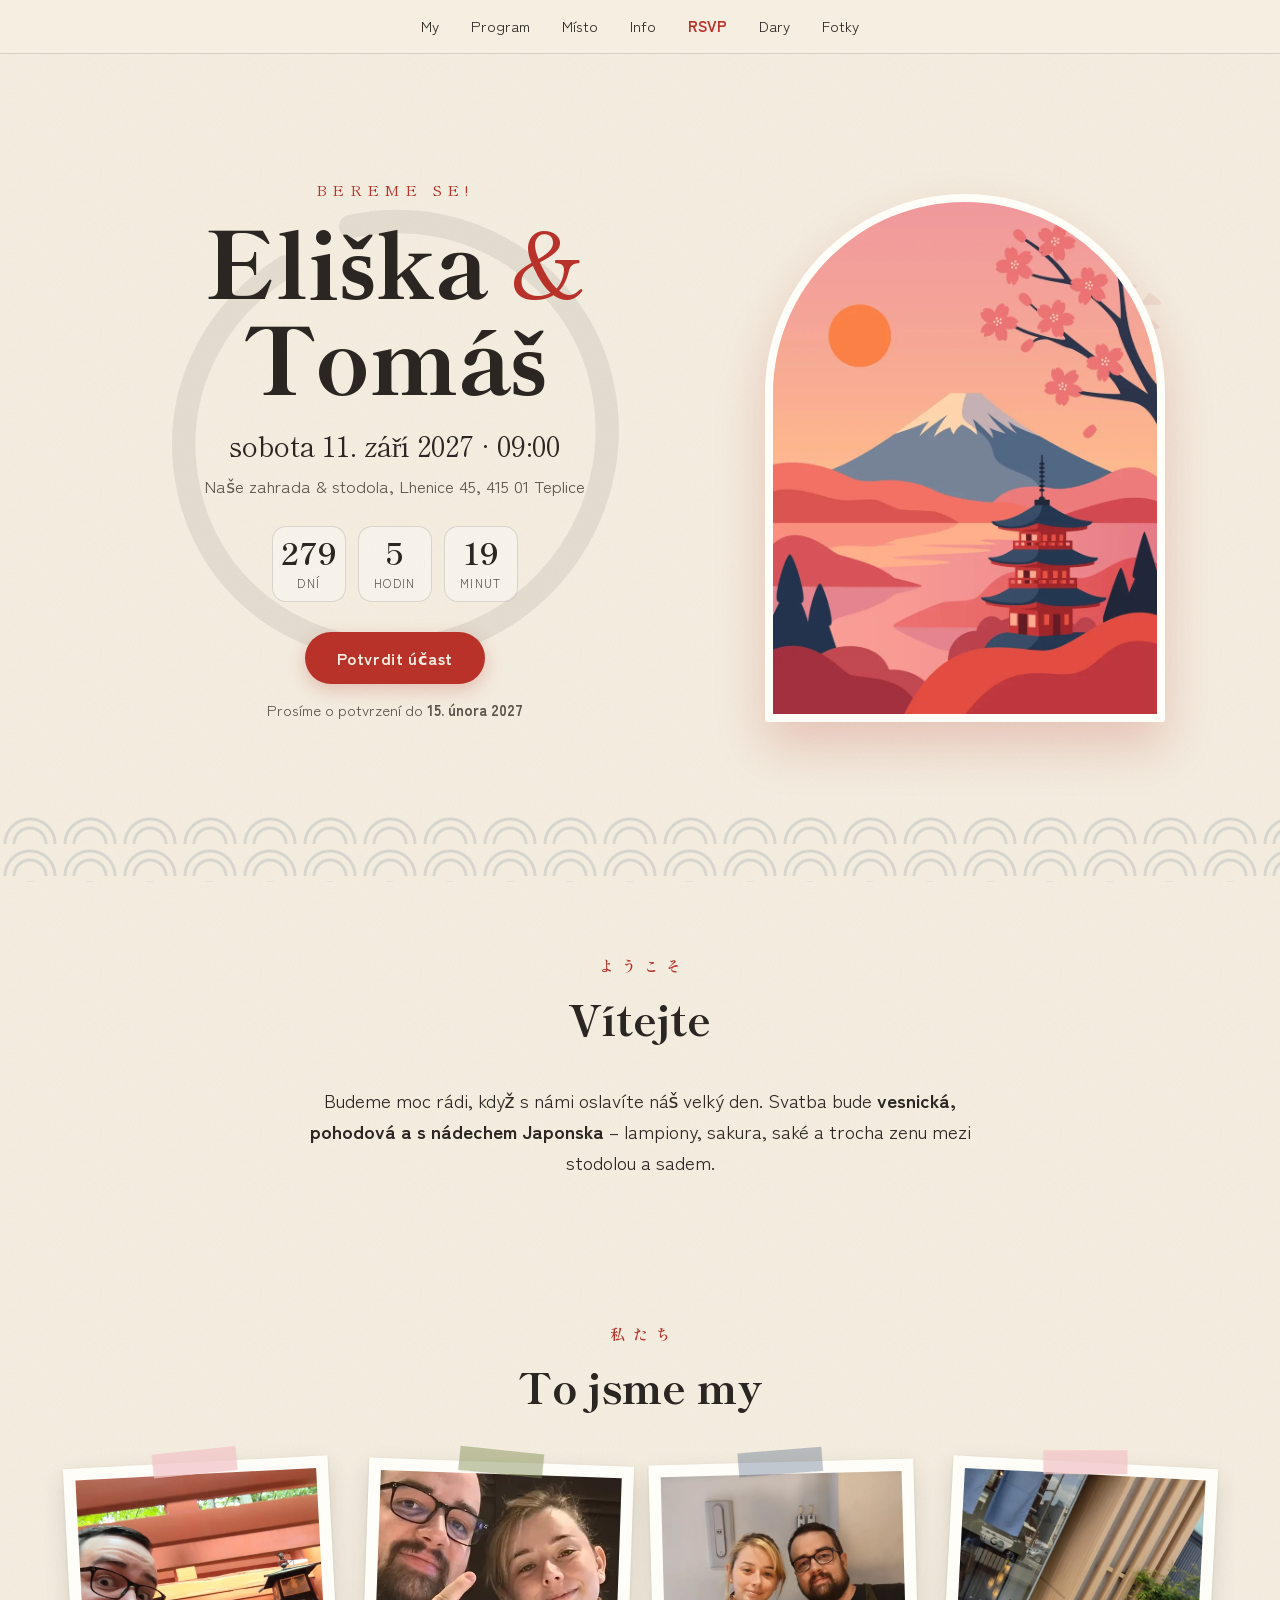
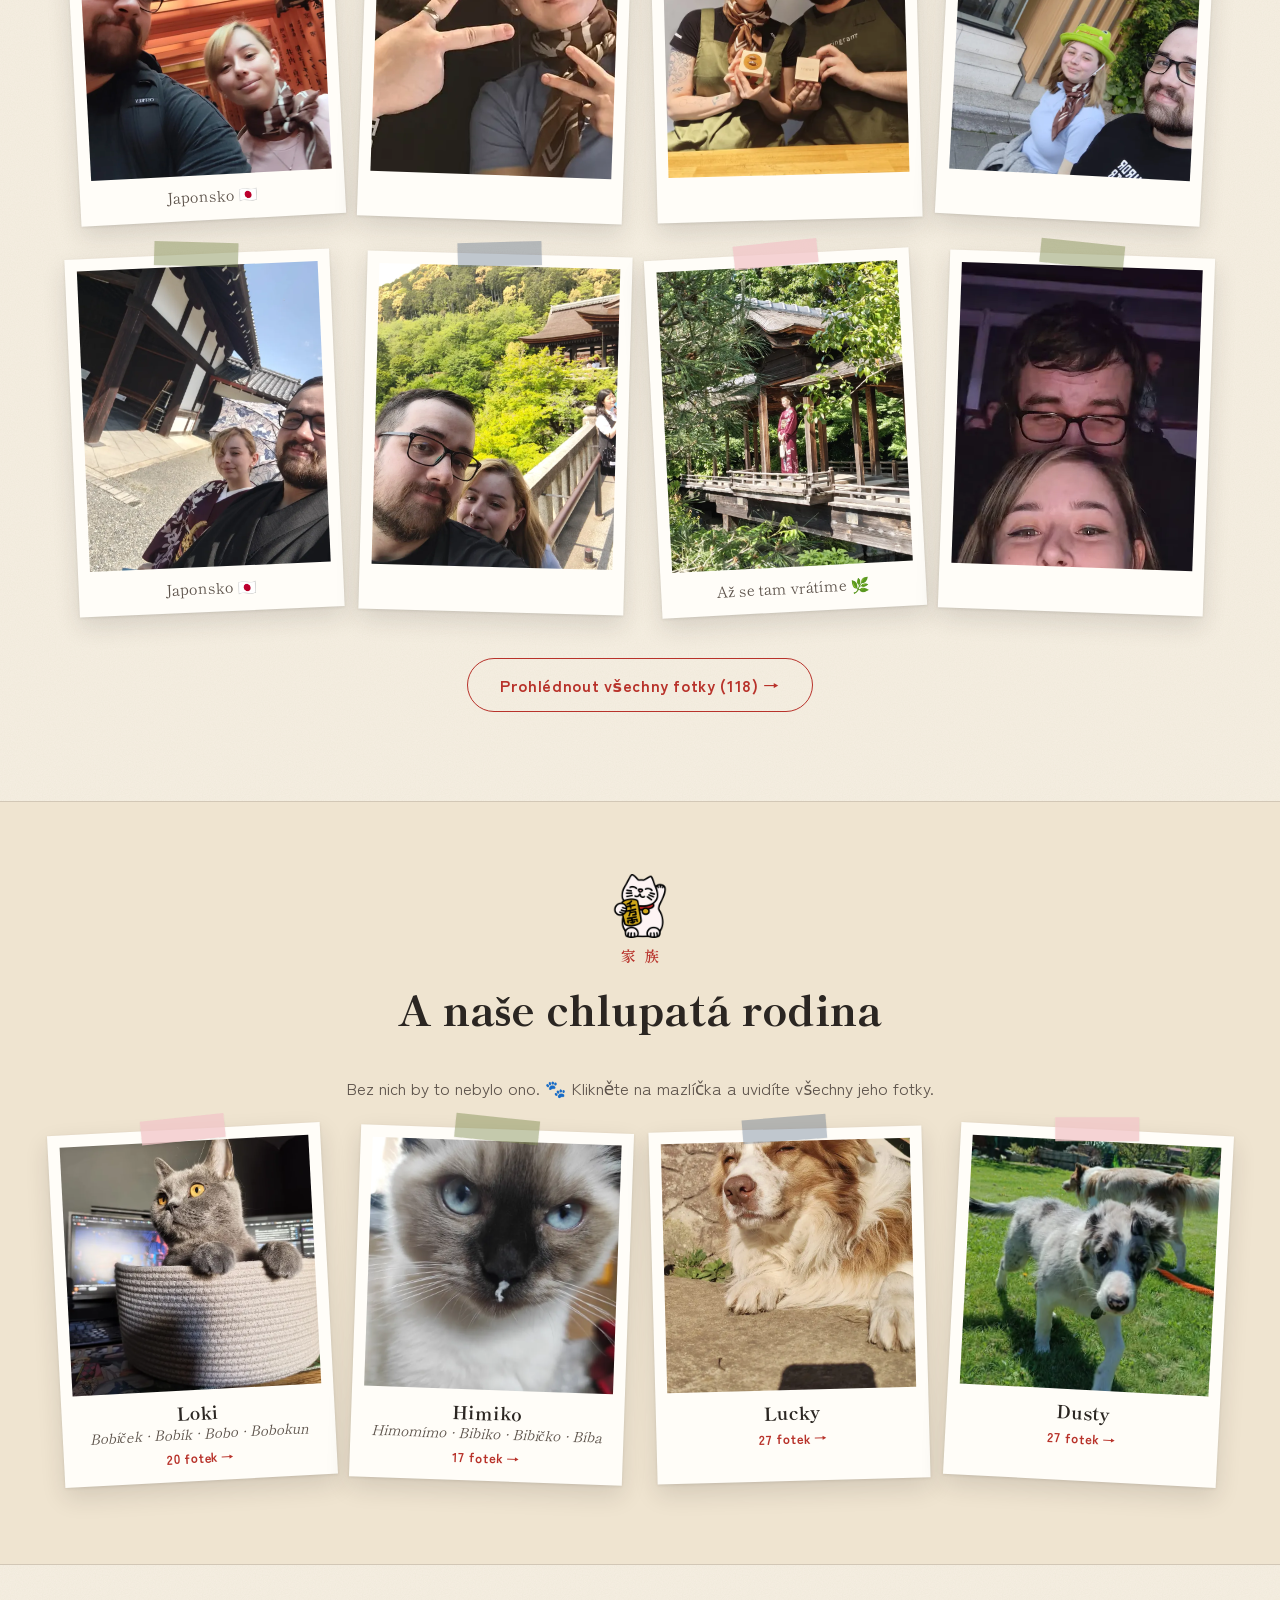
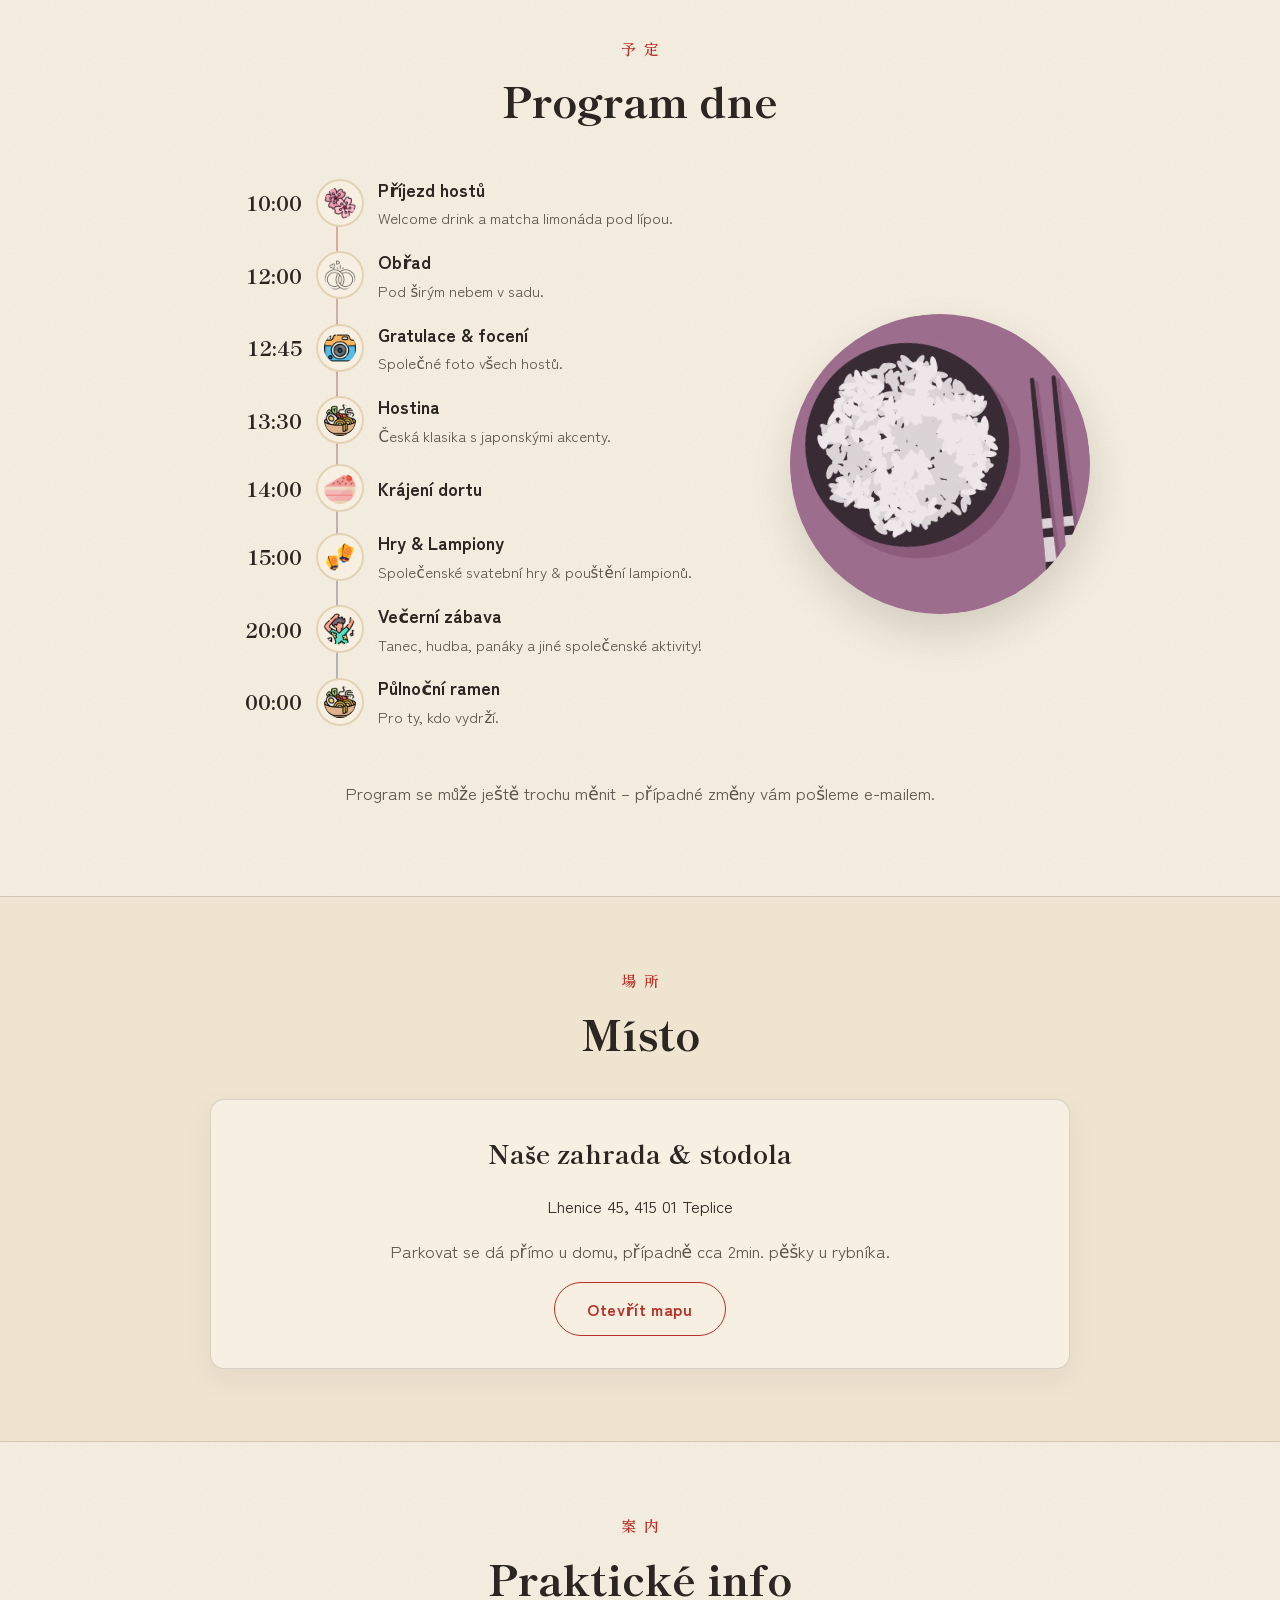
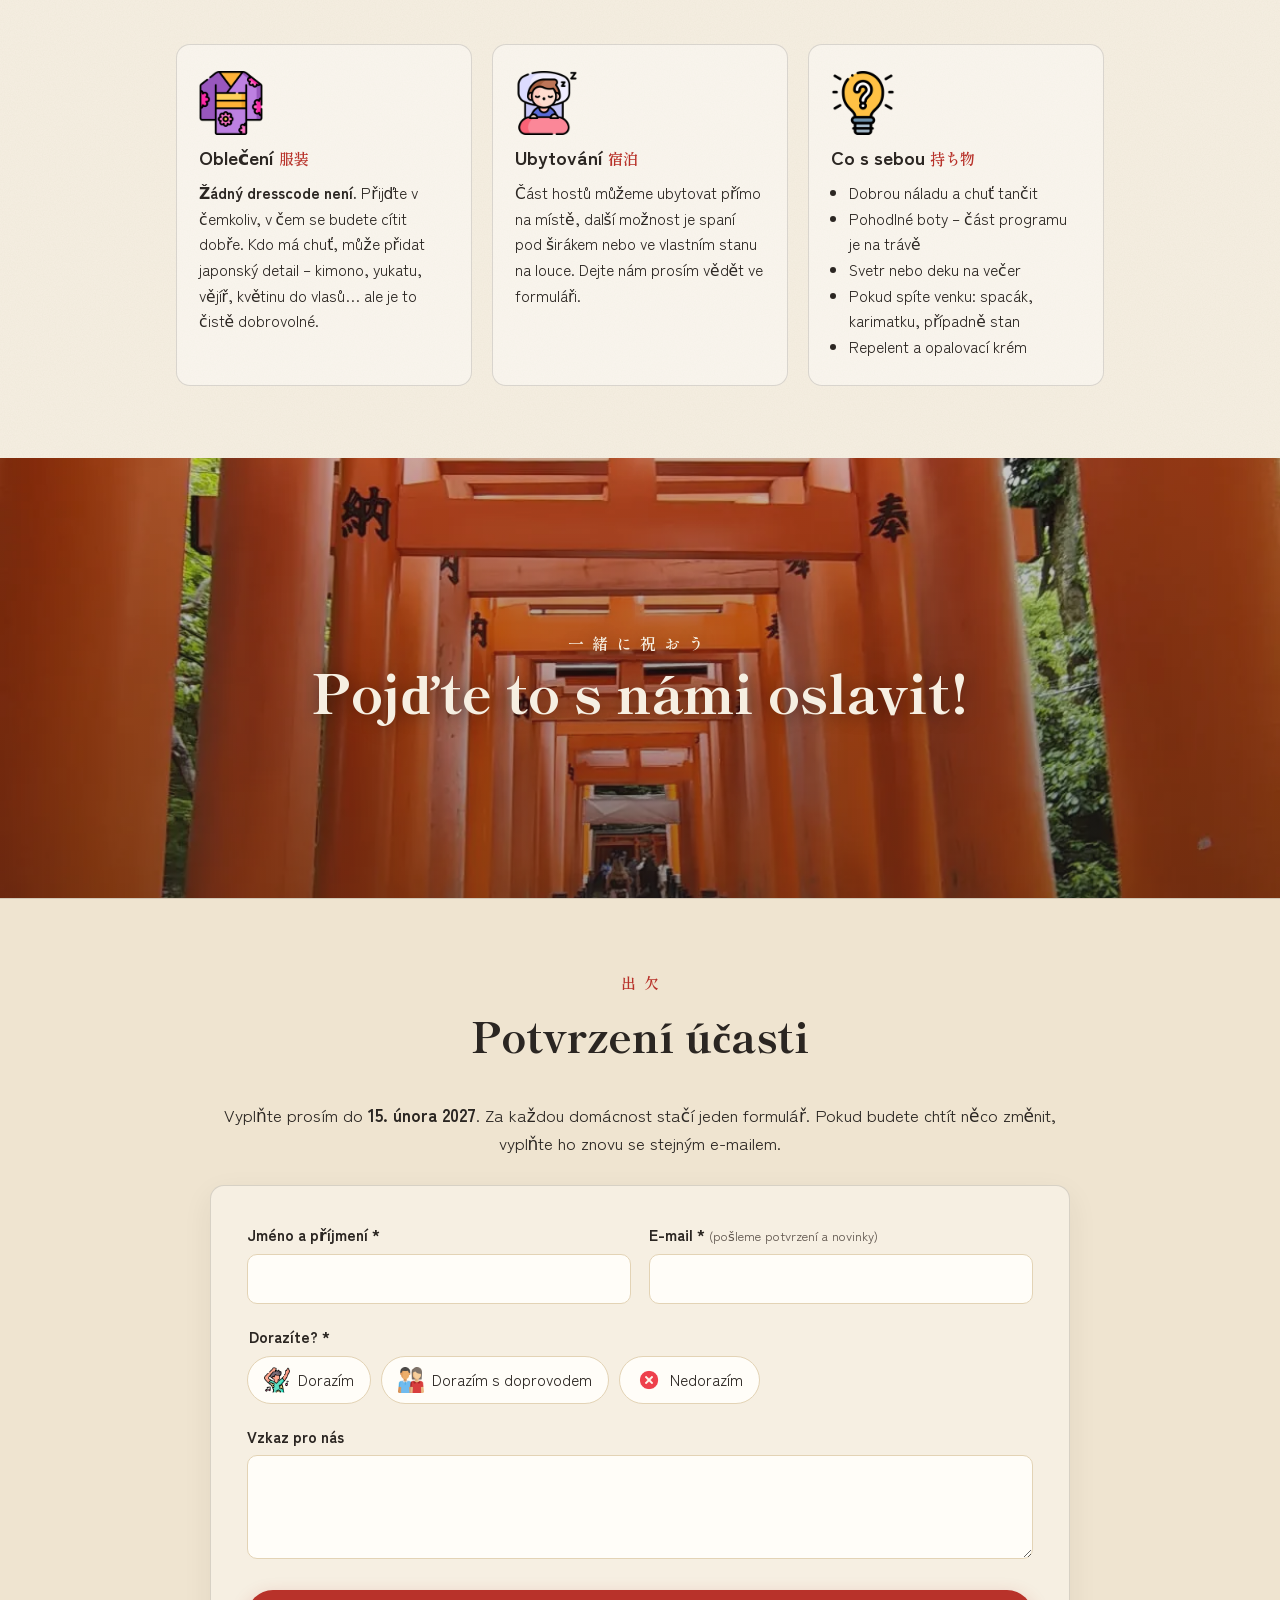
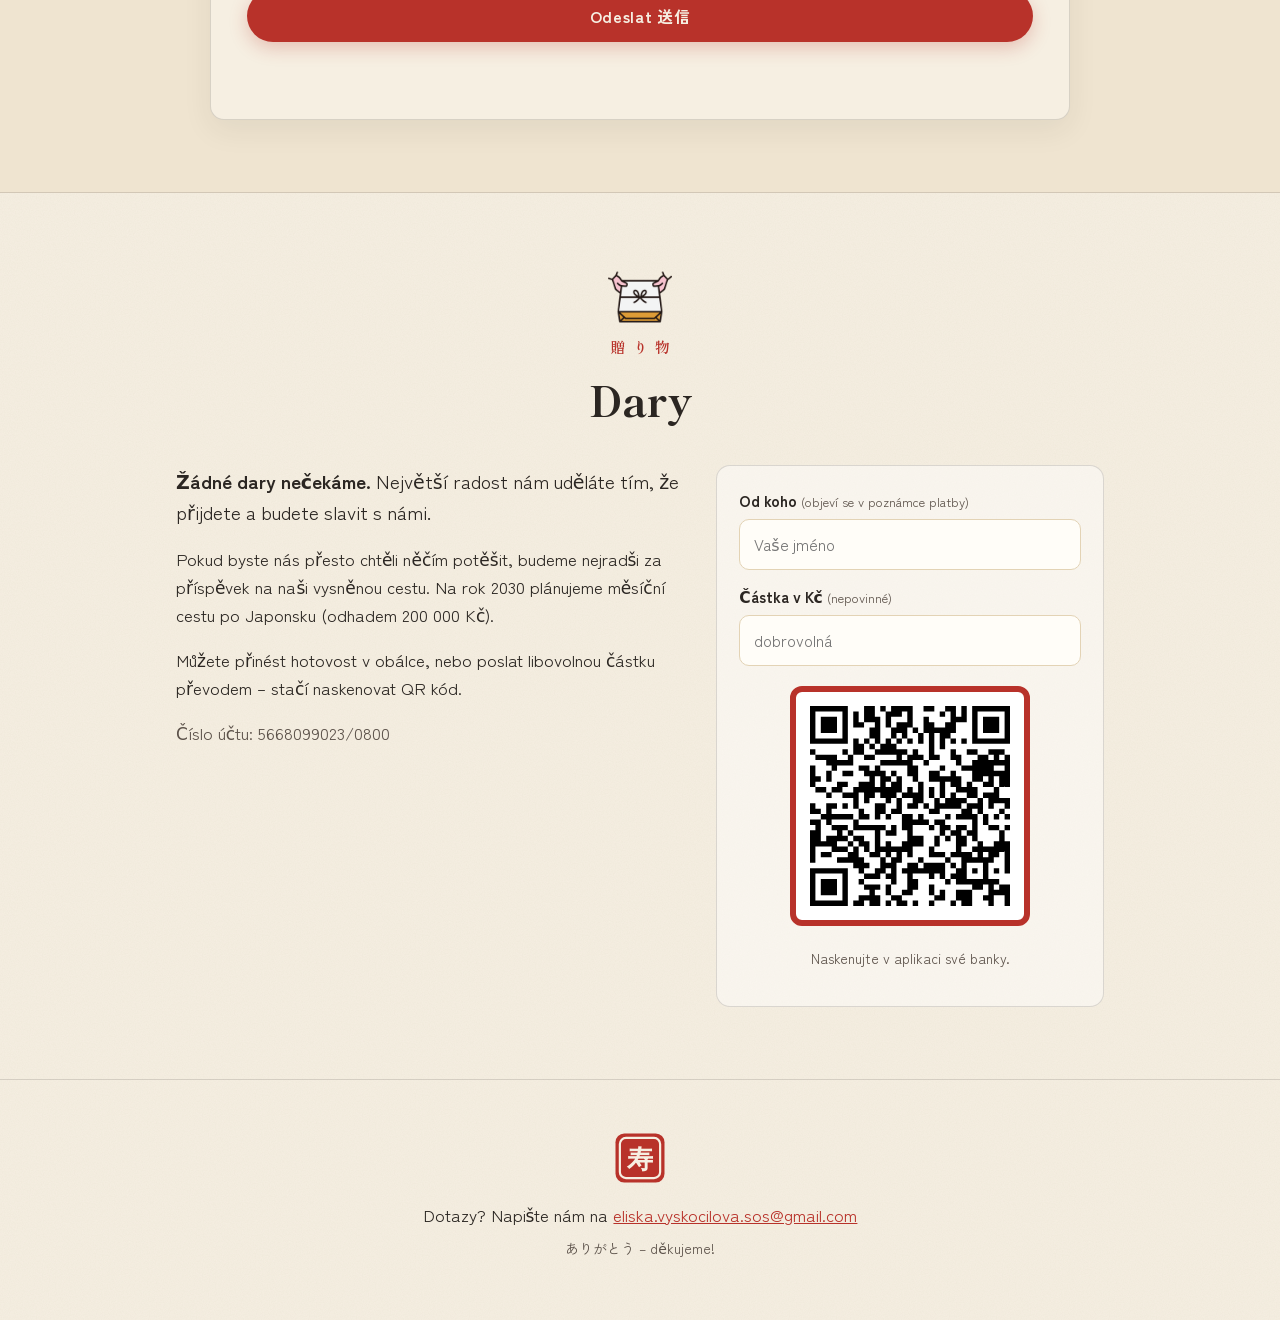
==== commit 4c13337b: "Fotogalerie se všemi fotkami a jména mazlíčků - nová stránka galerie.html: 118 fotek, filtry (My dva" ====
--- a/index.html
+++ b/index.html
@@ -21,6 +21,7 @@
     <a href="#info">Info</a>
     <a href="#rsvp" class="nav-cta">RSVP</a>
     <a href="#dary">Dary</a>
+    <a href="galerie.html">Fotky</a>
   </nav>
 
   <!-- ===================== ÚVOD ===================== -->
@@ -61,13 +62,14 @@
     <section class="section wide" id="my">
       <h2 class="title"><span class="jp">私たち</span>To jsme my</h2>
       <div class="polaroids" data-gallery="couple"></div>
+      <p class="center more"><a class="btn btn-ghost" href="galerie.html">Prohlédnout všechny fotky <span data-photo-count></span> →</a></p>
     </section>
 
     <!-- ===================== MAZLÍČCI ===================== -->
     <section class="section paper wide" id="mazlicci">
       <h2 class="title"><img class="title-icon" src="assets/icons/maneki.png" alt="" width="64" height="64"><span class="jp">家族</span>A naše chlupatá rodina</h2>
-      <p class="center muted">Bez nich by to nebylo ono. 🐾</p>
-      <div class="polaroids pets" data-gallery="pets"></div>
+      <p class="center muted">Bez nich by to nebylo ono. 🐾 Klikněte na mazlíčka a uvidíte všechny jeho fotky.</p>
+      <div class="polaroids pets" data-pets></div>
     </section>
 
     <!-- ===================== PROGRAM ===================== -->
@@ -230,14 +232,6 @@
     </section>
   </main>
 
-  <!-- lightbox pro fotky -->
-  <dialog class="lightbox" id="lightbox">
-    <button class="lb-close" type="button" aria-label="Zavřít">×</button>
-    <button class="lb-prev" type="button" aria-label="Předchozí">‹</button>
-    <figure><img alt=""><figcaption></figcaption></figure>
-    <button class="lb-next" type="button" aria-label="Další">›</button>
-  </dialog>
-
   <footer class="footer">
     <img src="assets/hanko.svg" alt="" width="56" height="56">
     <p>Dotazy? Napište nám na <a data-contact href="#">—</a></p>
@@ -246,6 +240,8 @@
 
   <script src="assets/qrcode.js"></script>
   <script src="config.js"></script>
+  <script src="gallery-data.js"></script>
+  <script src="lightbox.js"></script>
   <script src="app.js"></script>
 </body>
 </html>
--- a/style.css
+++ b/style.css
@@ -281,7 +281,30 @@
 }
 .polaroid figcaption b { display: block; font-size: 18px; }
 .polaroid figcaption span { color: var(--sumi-soft); font-size: 15px; }
-.pets .polaroid img { aspect-ratio: 1; }
+.pets .polaroid img { aspect-ratio: 1; display: block; width: 100%; object-fit: cover; }
+.polaroid.pet { display: block; color: inherit; text-decoration: none; }
+.pet .alias { display: block; font-size: 14px; font-style: italic; }
+.pet .pet-more { display: inline-block; margin-top: 6px; font-family: var(--sans); font-size: 13px; font-weight: 700; color: var(--shu); }
+.more { margin-top: 36px; }
+
+/* ============ Galerie ============ */
+.gallery-page .title { margin-top: 10px; }
+.filters { display: flex; flex-wrap: wrap; justify-content: center; gap: 8px; margin: 24px 0 28px; }
+.filters button {
+  font: 600 15px var(--sans); color: var(--sumi); cursor: pointer;
+  padding: 8px 16px; border-radius: 999px; border: 1.5px solid var(--kraft); background: #fffdf8;
+}
+.filters button small { color: var(--sumi-soft); font-weight: 400; }
+.filters button[aria-selected=true] { background: var(--shu); border-color: var(--shu); color: var(--washi); }
+.filters button[aria-selected=true] small { color: var(--washi); opacity: .8; }
+.masonry { columns: 4 240px; column-gap: 14px; }
+.m-item {
+  display: block; width: 100%; margin: 0 0 14px; padding: 6px; border: 0; cursor: zoom-in;
+  background: #fffdf8; box-shadow: 0 6px 16px rgba(43,38,34,.1); break-inside: avoid;
+  transition: transform .2s;
+}
+.m-item:hover { transform: translateY(-3px); }
+.m-item img { display: block; width: 100%; height: auto; background: var(--washi-2); }
 
 /* ============ Banner torii ============ */
 .banner {
@@ -302,7 +325,7 @@
 }
 .lightbox::backdrop { background: rgba(20, 16, 14, .88); }
 .lightbox figure { margin: 0; text-align: center; }
-.lightbox img { display: block; max-width: 92vw; max-height: 84vh; margin: 0 auto; border: 8px solid #fffdf8; border-radius: 4px; }
+.lightbox img { display: block; max-width: 92vw; max-height: 84vh; min-width: min(80vw, 480px); object-fit: contain; background: #fffdf8; margin: 0 auto; border: 8px solid #fffdf8; border-radius: 4px; }
 .lightbox figcaption { color: var(--washi); font-family: var(--serif); margin-top: 10px; min-height: 1.4em; }
 .lightbox button {
   position: fixed; z-index: 2; width: 48px; height: 48px; border-radius: 50%; border: 0; cursor: pointer;
@@ -354,6 +377,8 @@
   .polaroid figcaption span { font-size: 13px; }
   .polaroid::before { width: 56px; height: 18px; top: -9px; }
   .banner { min-height: 300px; }
+  .masonry { columns: 2; column-gap: 8px; }
+  .m-item { padding: 4px; margin-bottom: 8px; }
   .hero-vertical { display: none; }
   .field-row .field-narrow { max-width: none; }
 }
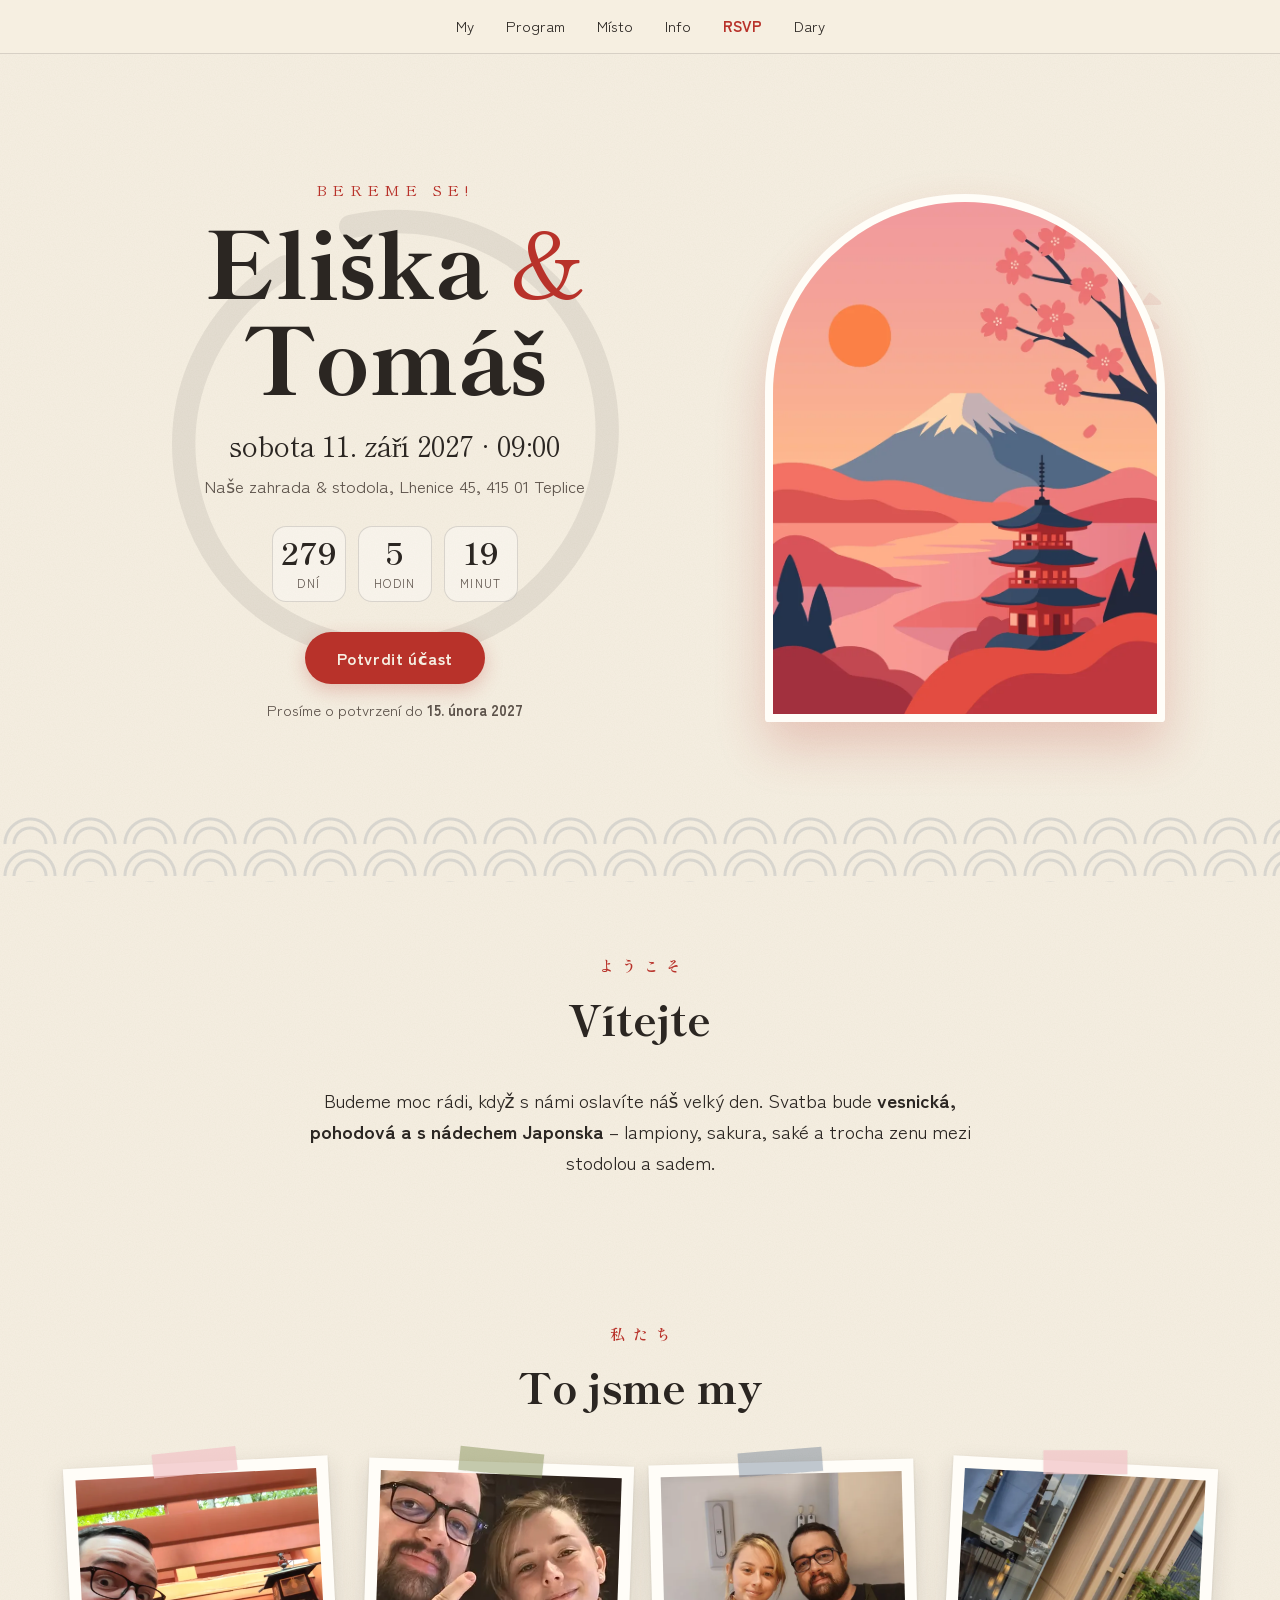
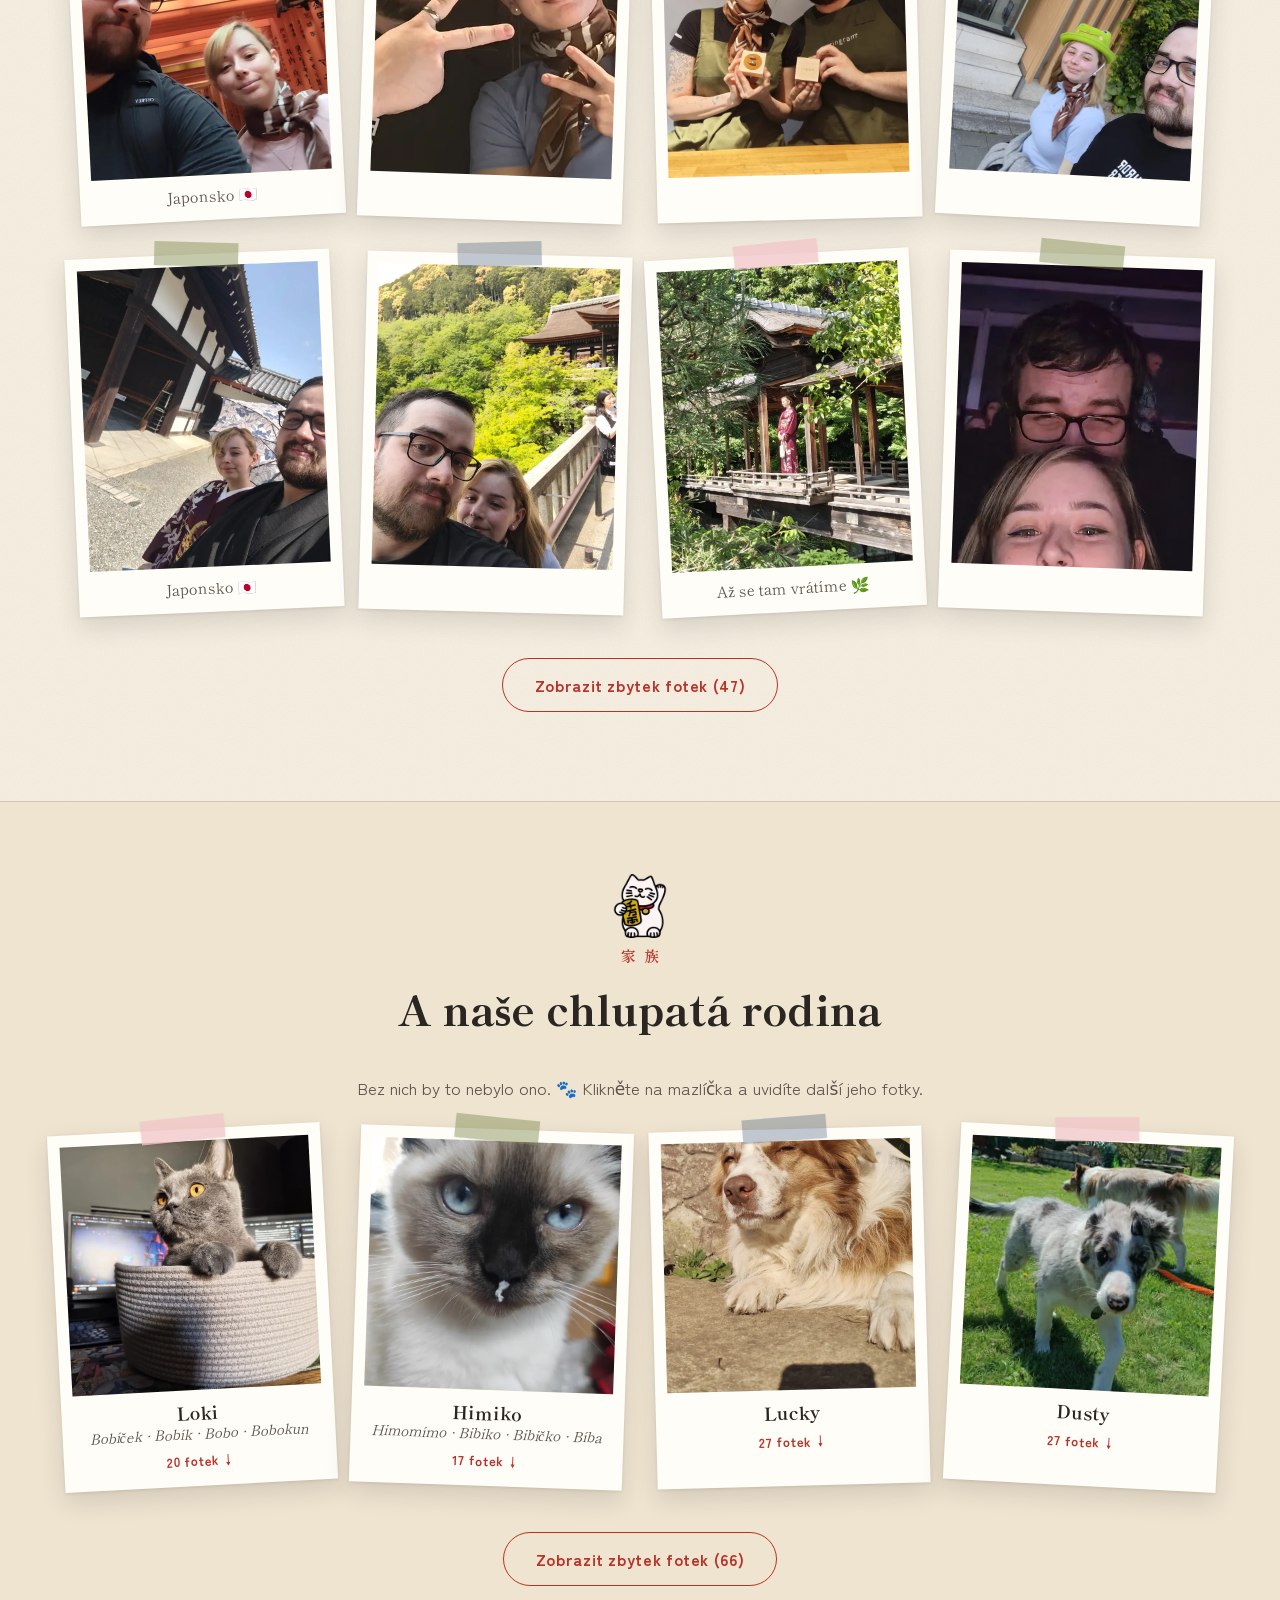
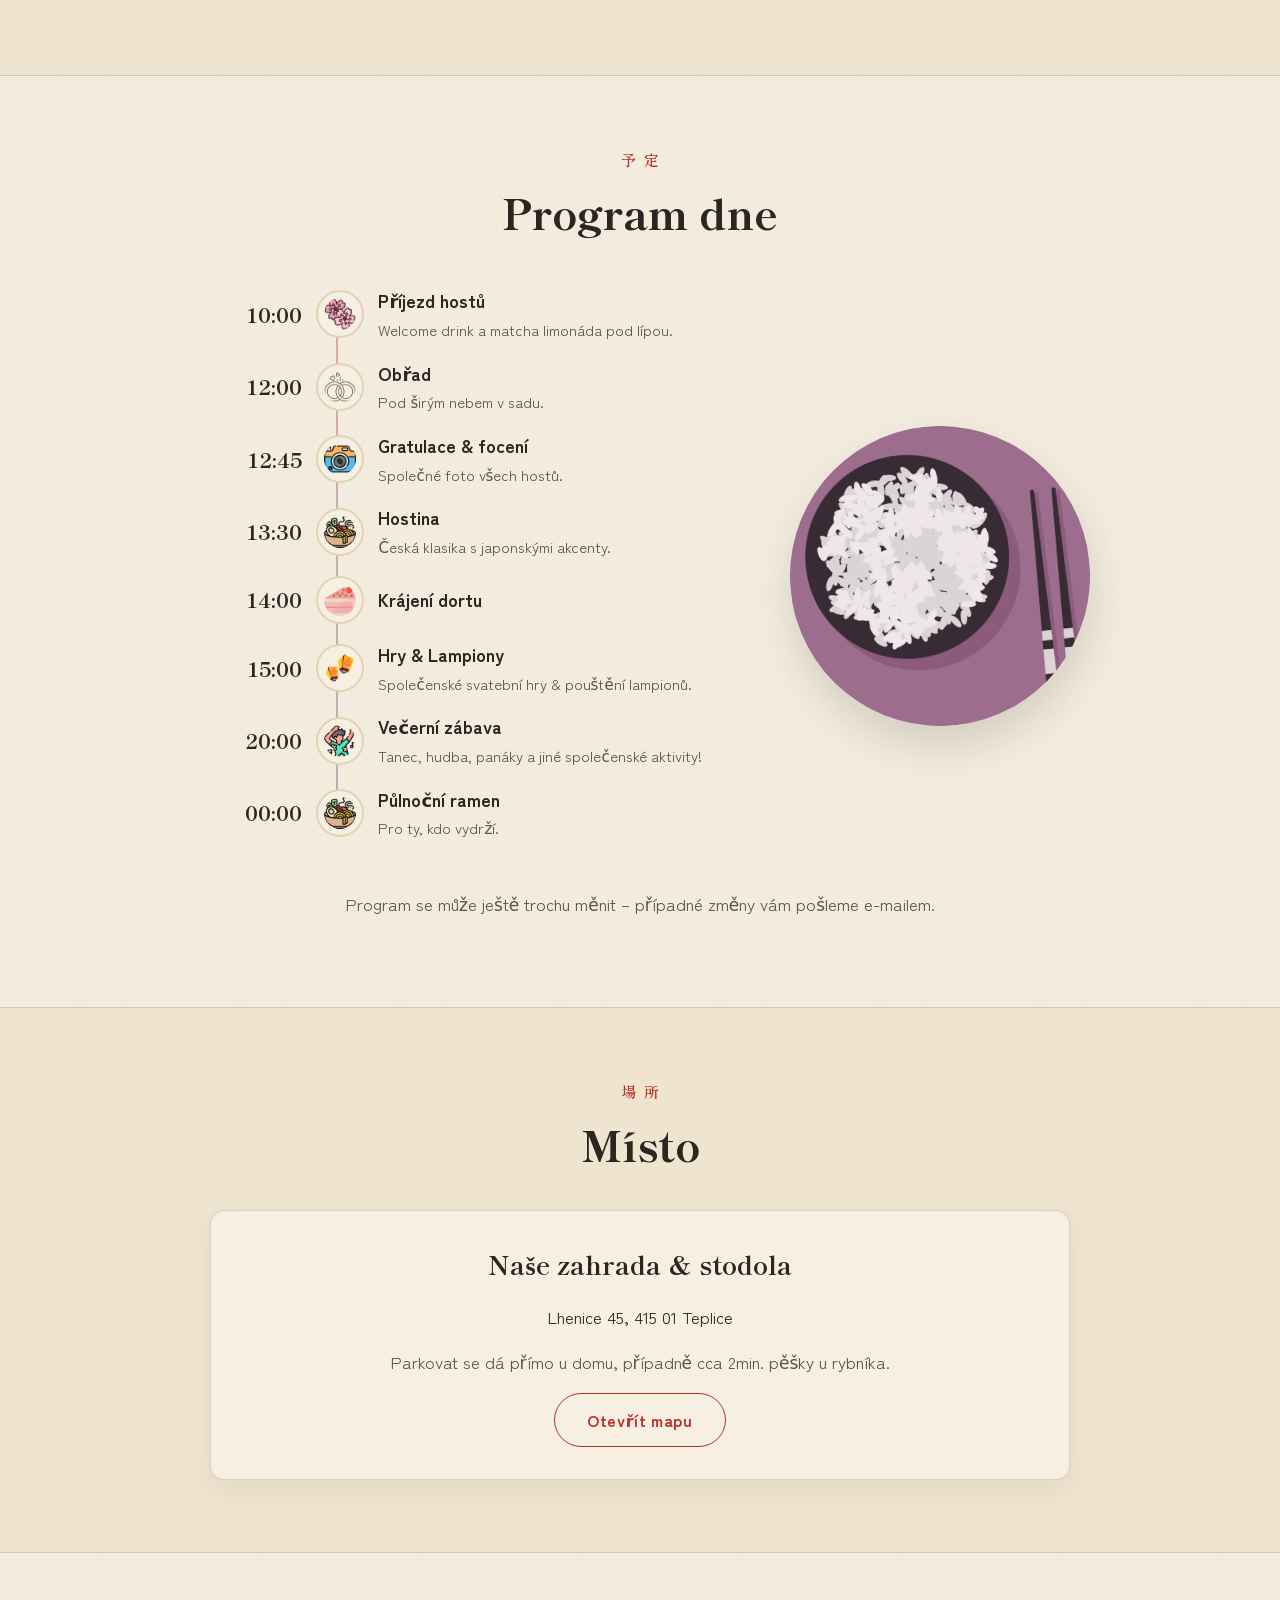
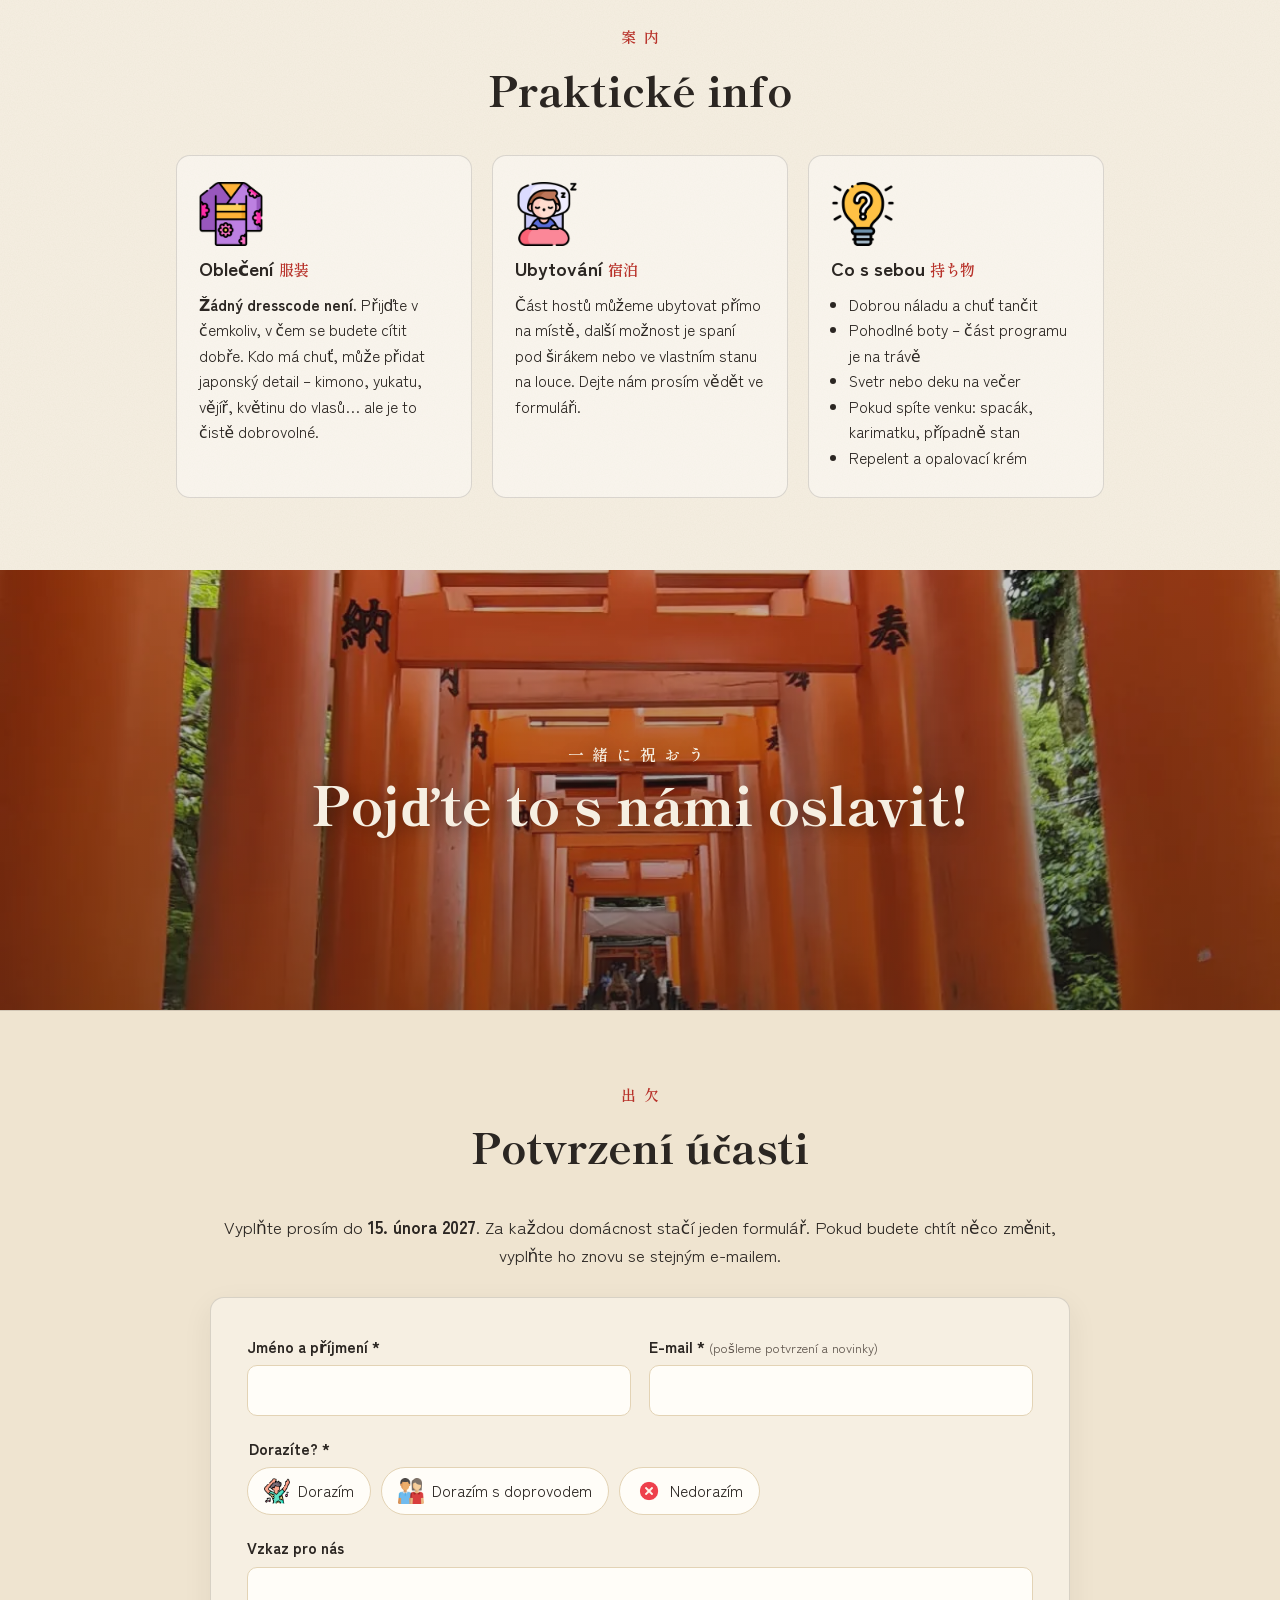
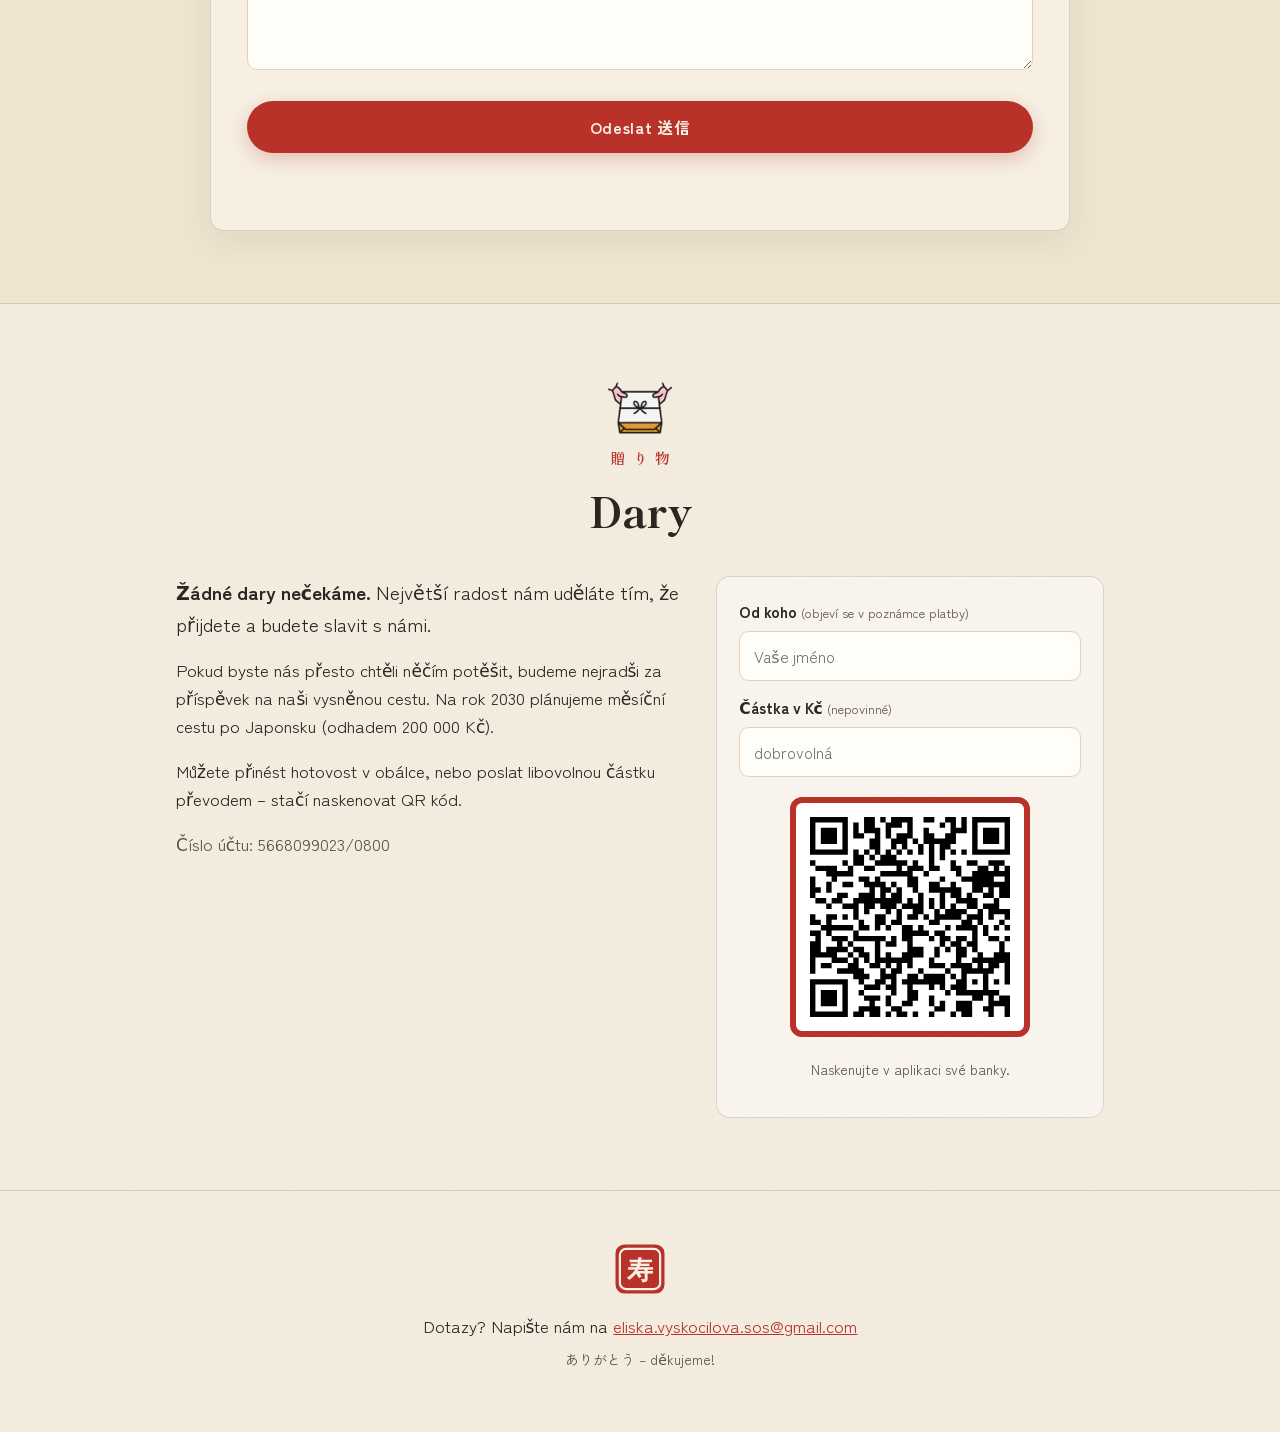
==== commit afe5d0bd: "Carousel místo samostatné galerie, oprava QR po cache - „Zobrazit zbytek fotek“ pod polaroidy páru i" ====
--- a/index.html
+++ b/index.html
@@ -9,7 +9,7 @@
   <link rel="preconnect" href="https://fonts.googleapis.com">
   <link rel="preconnect" href="https://fonts.gstatic.com" crossorigin>
   <link href="https://fonts.googleapis.com/css2?family=Shippori+Mincho:wght@400;600;800&family=Zen+Kaku+Gothic+New:wght@400;500;700&display=swap" rel="stylesheet">
-  <link rel="stylesheet" href="style.css">
+  <link rel="stylesheet" href="style.css?v=5">
 </head>
 <body>
   <div class="petals" aria-hidden="true"></div>
@@ -21,7 +21,6 @@
     <a href="#info">Info</a>
     <a href="#rsvp" class="nav-cta">RSVP</a>
     <a href="#dary">Dary</a>
-    <a href="galerie.html">Fotky</a>
   </nav>
 
   <!-- ===================== ÚVOD ===================== -->
@@ -62,14 +61,18 @@
     <section class="section wide" id="my">
       <h2 class="title"><span class="jp">私たち</span>To jsme my</h2>
       <div class="polaroids" data-gallery="couple"></div>
-      <p class="center more"><a class="btn btn-ghost" href="galerie.html">Prohlédnout všechny fotky <span data-photo-count></span> →</a></p>
+      <p class="center more"><button type="button" class="btn btn-ghost" data-more="couple" aria-expanded="false" aria-controls="couple-rest">Zobrazit zbytek fotek</button></p>
+      <div class="car-wrap" id="couple-rest" hidden></div>
     </section>
 
     <!-- ===================== MAZLÍČCI ===================== -->
     <section class="section paper wide" id="mazlicci">
       <h2 class="title"><img class="title-icon" src="assets/icons/maneki.png" alt="" width="64" height="64"><span class="jp">家族</span>A naše chlupatá rodina</h2>
-      <p class="center muted">Bez nich by to nebylo ono. 🐾 Klikněte na mazlíčka a uvidíte všechny jeho fotky.</p>
+      <p class="center muted">Bez nich by to nebylo ono. 🐾 Klikněte na mazlíčka a uvidíte další jeho fotky.</p>
       <div class="polaroids pets" data-pets></div>
+      <div class="car-wrap" id="pets-more" hidden></div>
+      <p class="center more"><button type="button" class="btn btn-ghost" data-more="pets" aria-expanded="false" aria-controls="pets-rest">Zobrazit zbytek fotek</button></p>
+      <div class="car-wrap" id="pets-rest" hidden></div>
     </section>
 
     <!-- ===================== PROGRAM ===================== -->
@@ -238,10 +241,10 @@
     <p class="muted small">ありがとう – děkujeme!</p>
   </footer>
 
-  <script src="assets/qrcode.js"></script>
-  <script src="config.js"></script>
-  <script src="gallery-data.js"></script>
-  <script src="lightbox.js"></script>
-  <script src="app.js"></script>
+  <script src="assets/qrcode.js?v=5"></script>
+  <script src="config.js?v=5"></script>
+  <script src="gallery-data.js?v=5"></script>
+  <script src="lightbox.js?v=5"></script>
+  <script src="app.js?v=5"></script>
 </body>
 </html>
--- a/style.css
+++ b/style.css
@@ -282,30 +282,34 @@
 .polaroid figcaption b { display: block; font-size: 18px; }
 .polaroid figcaption span { color: var(--sumi-soft); font-size: 15px; }
 .pets .polaroid img { aspect-ratio: 1; display: block; width: 100%; object-fit: cover; }
-.polaroid.pet { display: block; color: inherit; text-decoration: none; }
+.pet > button { display: block; width: 100%; padding: 0; border: 0; background: none; cursor: pointer; }
+.pet.active { box-shadow: 0 0 0 4px var(--shu), 0 18px 36px rgba(43,38,34,.2); transform: rotate(0deg) scale(1.03); }
 .pet .alias { display: block; font-size: 14px; font-style: italic; }
-.pet .pet-more { display: inline-block; margin-top: 6px; font-family: var(--sans); font-size: 13px; font-weight: 700; color: var(--shu); }
+.pet .pet-more {
+  margin-top: 6px; padding: 2px 8px; border: 0; background: none; cursor: pointer;
+  font: 700 13px var(--sans); color: var(--shu);
+}
 .more { margin-top: 36px; }
 
-/* ============ Galerie ============ */
-.gallery-page .title { margin-top: 10px; }
-.filters { display: flex; flex-wrap: wrap; justify-content: center; gap: 8px; margin: 24px 0 28px; }
-.filters button {
-  font: 600 15px var(--sans); color: var(--sumi); cursor: pointer;
-  padding: 8px 16px; border-radius: 999px; border: 1.5px solid var(--kraft); background: #fffdf8;
-}
-.filters button small { color: var(--sumi-soft); font-weight: 400; }
-.filters button[aria-selected=true] { background: var(--shu); border-color: var(--shu); color: var(--washi); }
-.filters button[aria-selected=true] small { color: var(--washi); opacity: .8; }
-.masonry { columns: 4 240px; column-gap: 14px; }
-.m-item {
-  display: block; width: 100%; margin: 0 0 14px; padding: 6px; border: 0; cursor: zoom-in;
-  background: #fffdf8; box-shadow: 0 6px 16px rgba(43,38,34,.1); break-inside: avoid;
-  transition: transform .2s;
-}
-.m-item:hover { transform: translateY(-3px); }
-.m-item img { display: block; width: 100%; height: auto; background: var(--washi-2); }
-
+/* ============ Carousel ============ */
+.car-wrap { margin-top: 30px; }
+.car-title { text-align: center; font-family: var(--serif); font-weight: 800; font-size: 22px; margin: 0 0 4px; }
+.car { position: relative; }
+.car-track {
+  display: flex; gap: 22px; overflow-x: auto; scroll-snap-type: x mandatory;
+  padding: 26px 8px 22px; scrollbar-width: thin; scrollbar-color: var(--kraft) transparent;
+}
+.car-track:focus-visible { outline: 2px solid var(--shu); outline-offset: 2px; }
+.car-item { flex: 0 0 210px; scroll-snap-align: start; }
+.car-item img { aspect-ratio: 4 / 5; }
+.car-btn {
+  position: absolute; top: 50%; z-index: 3; transform: translateY(-50%);
+  width: 44px; height: 44px; border-radius: 50%; border: 0; cursor: pointer;
+  background: var(--shu); color: var(--washi); font-size: 28px; line-height: 1;
+  box-shadow: 0 6px 16px rgba(184,50,42,.3);
+}
+.car-prev { left: -8px; }
+.car-next { right: -8px; }
 /* ============ Banner torii ============ */
 .banner {
   position: relative; min-height: 440px; display: grid; place-items: center;
@@ -377,8 +381,11 @@
   .polaroid figcaption span { font-size: 13px; }
   .polaroid::before { width: 56px; height: 18px; top: -9px; }
   .banner { min-height: 300px; }
-  .masonry { columns: 2; column-gap: 8px; }
-  .m-item { padding: 4px; margin-bottom: 8px; }
+  .car-item { flex-basis: 62vw; }
+  .car-track { gap: 14px; }
+  .car-btn { width: 38px; height: 38px; font-size: 24px; }
+  .car-prev { left: -6px; }
+  .car-next { right: -6px; }
   .hero-vertical { display: none; }
   .field-row .field-narrow { max-width: none; }
 }
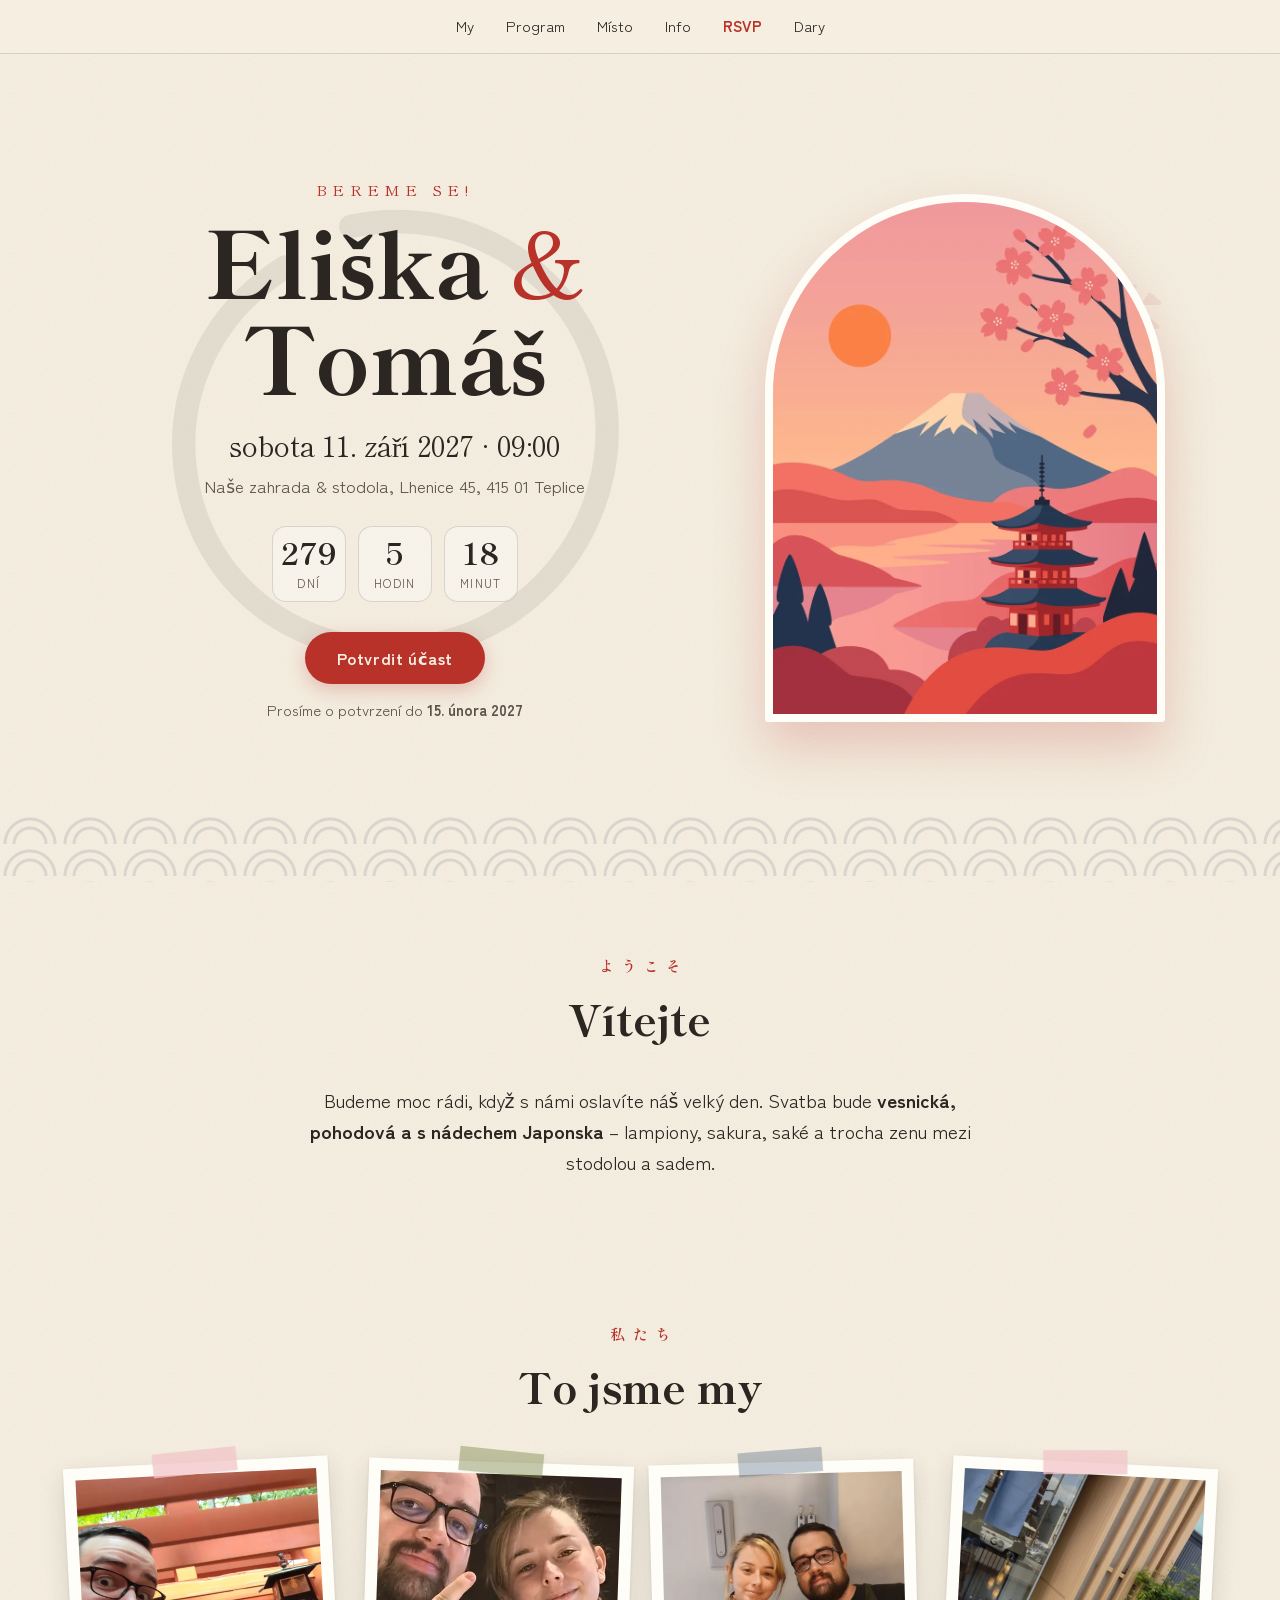
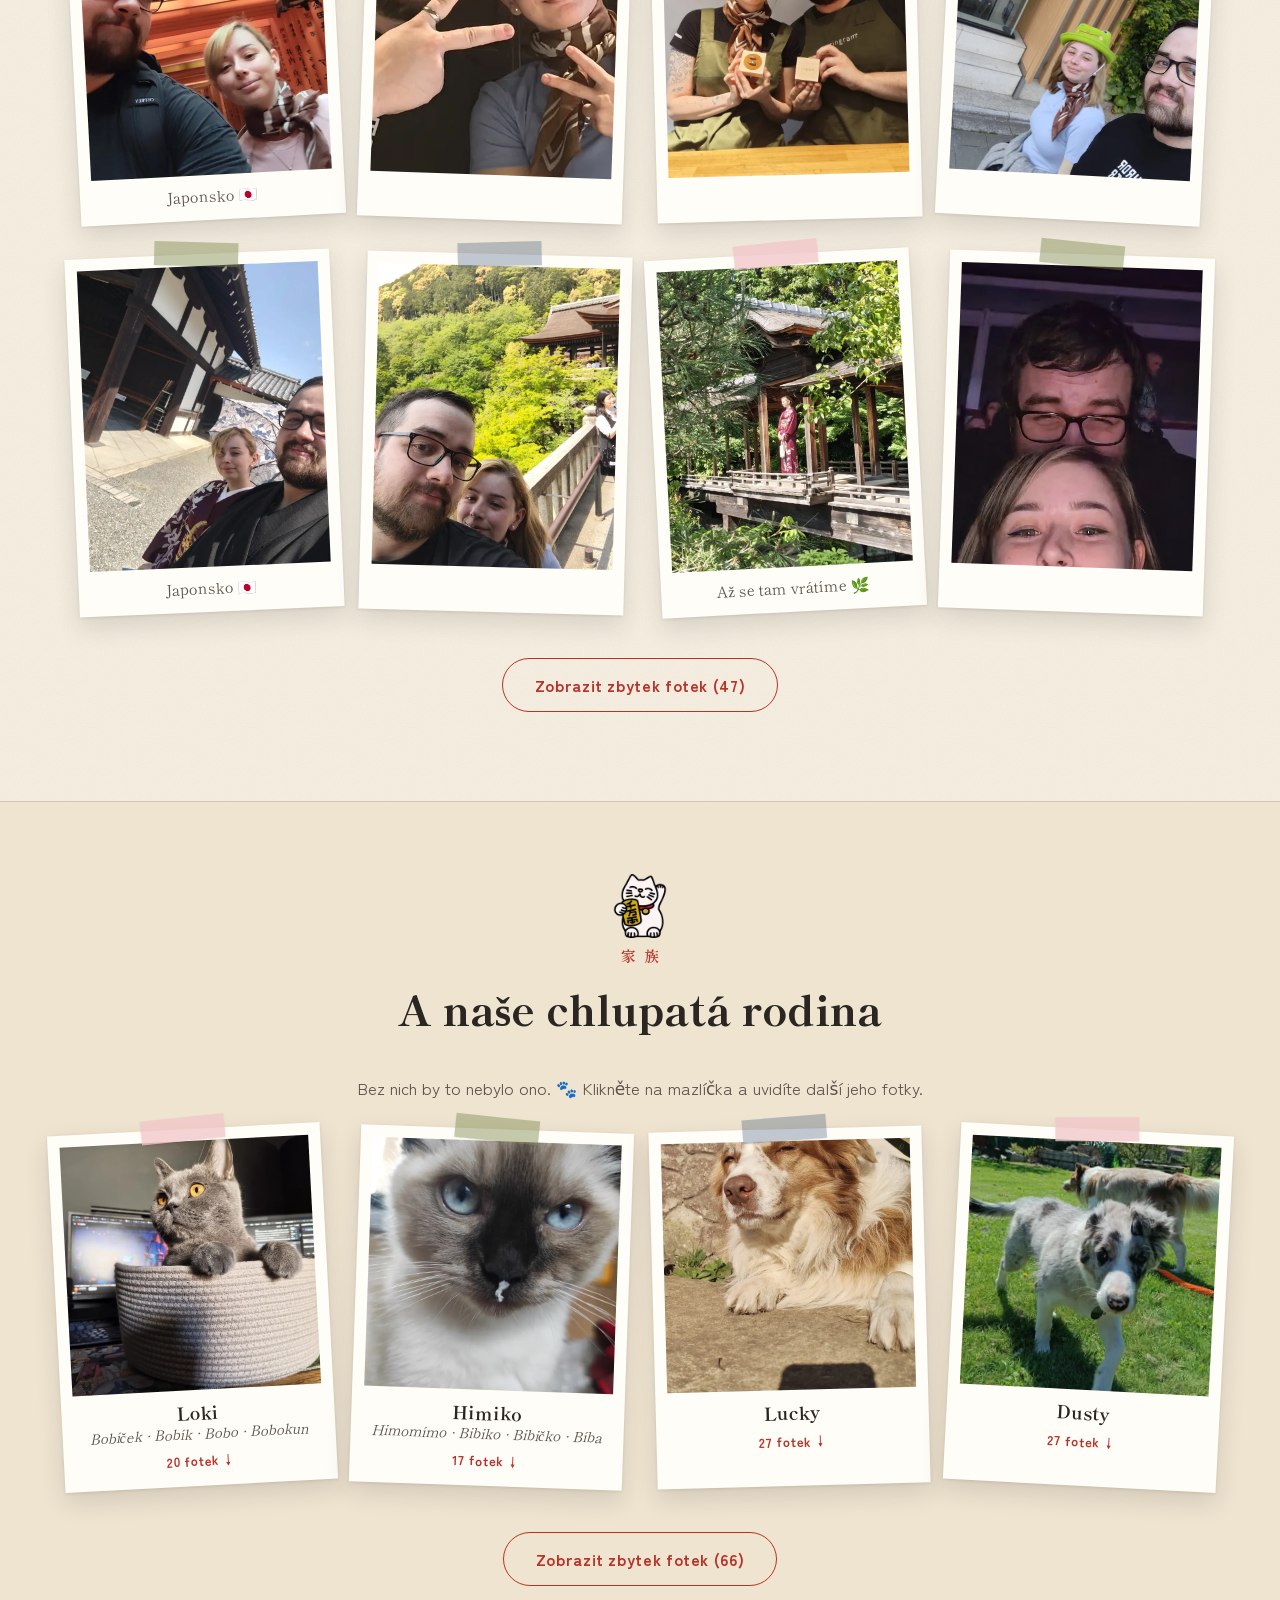
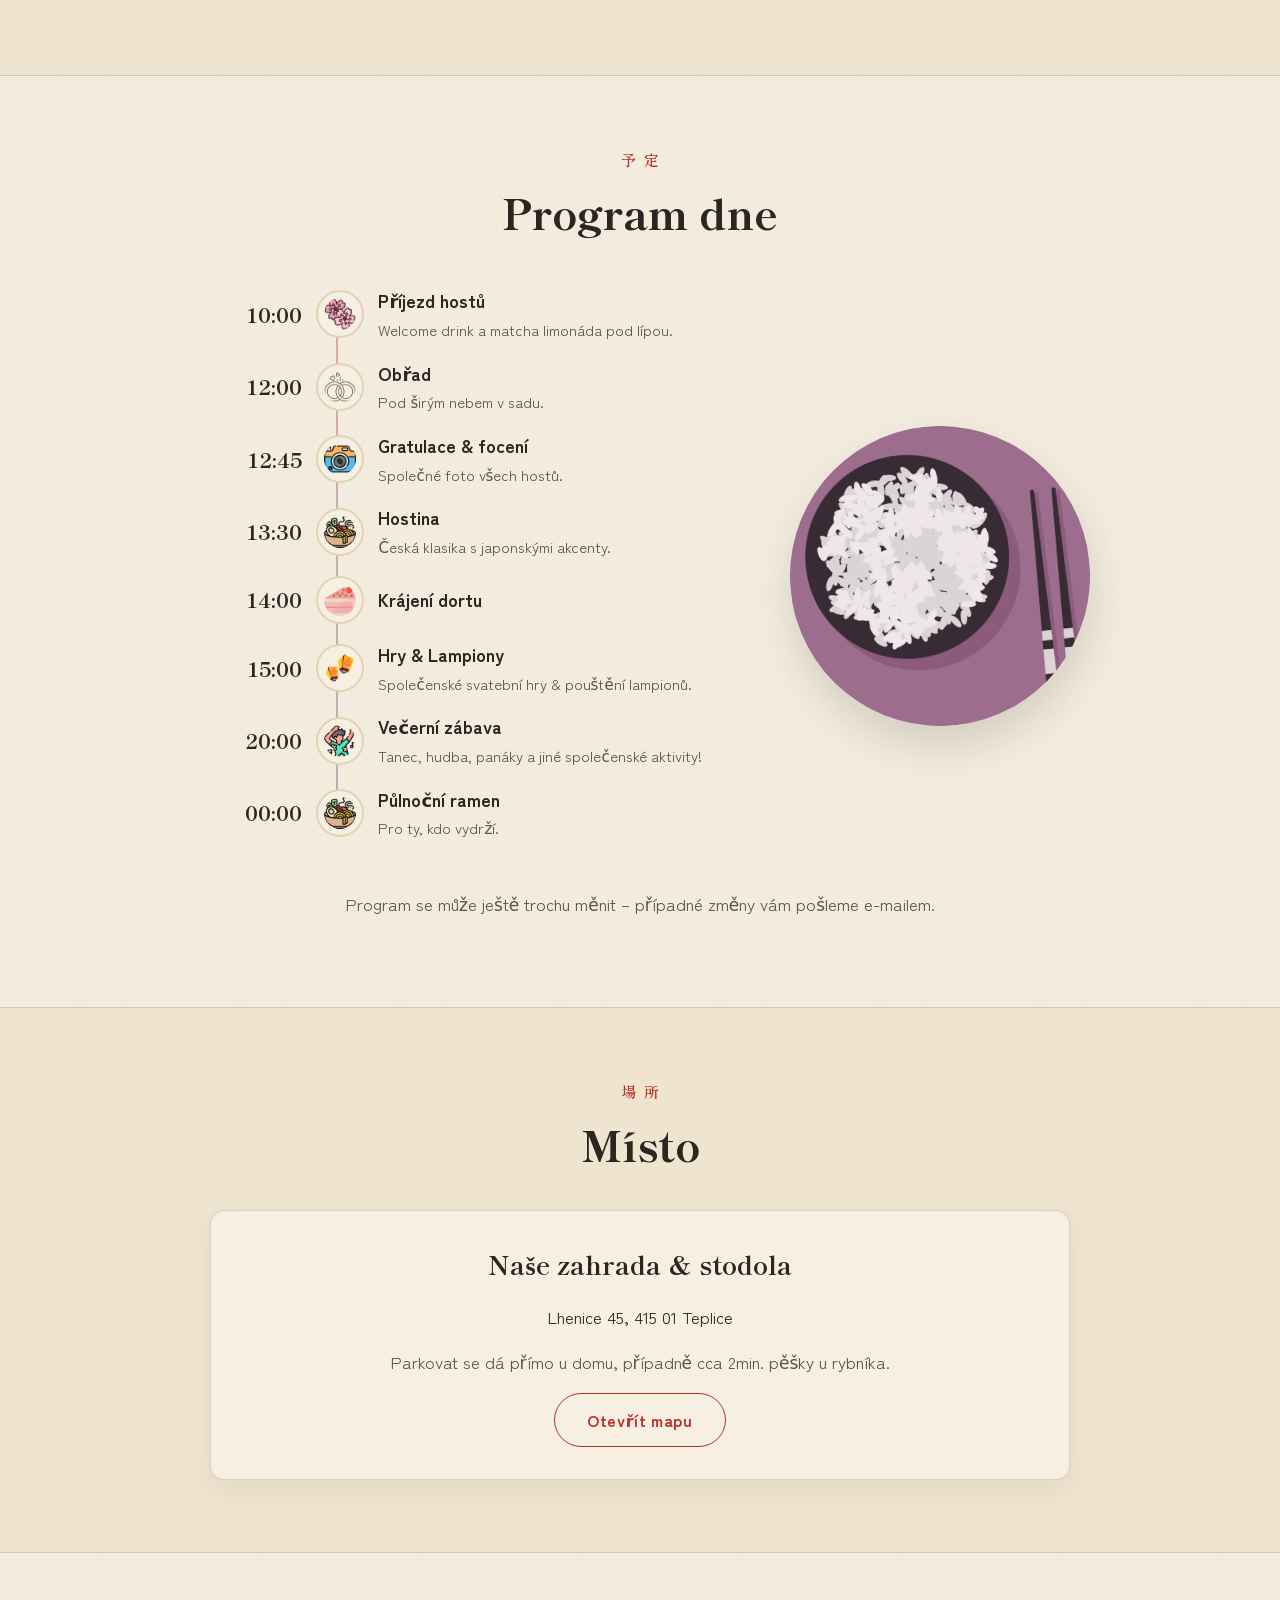
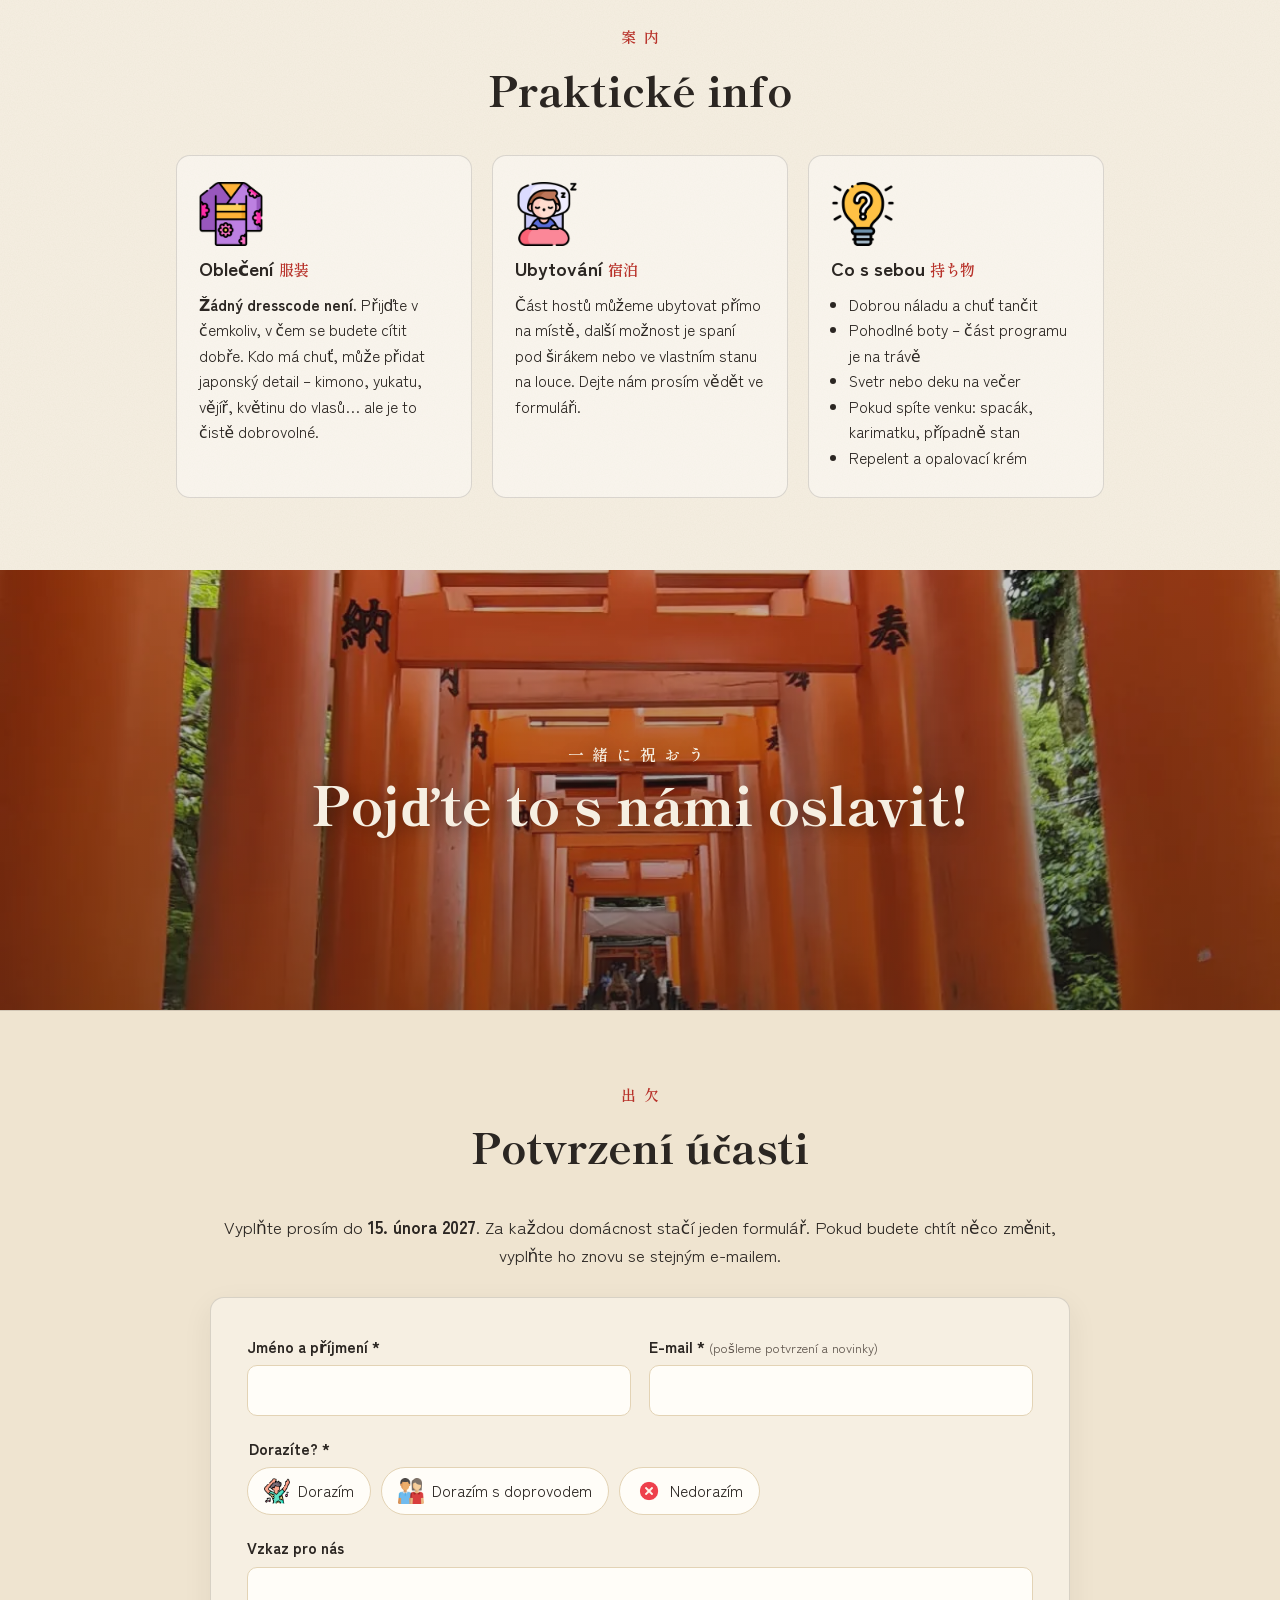
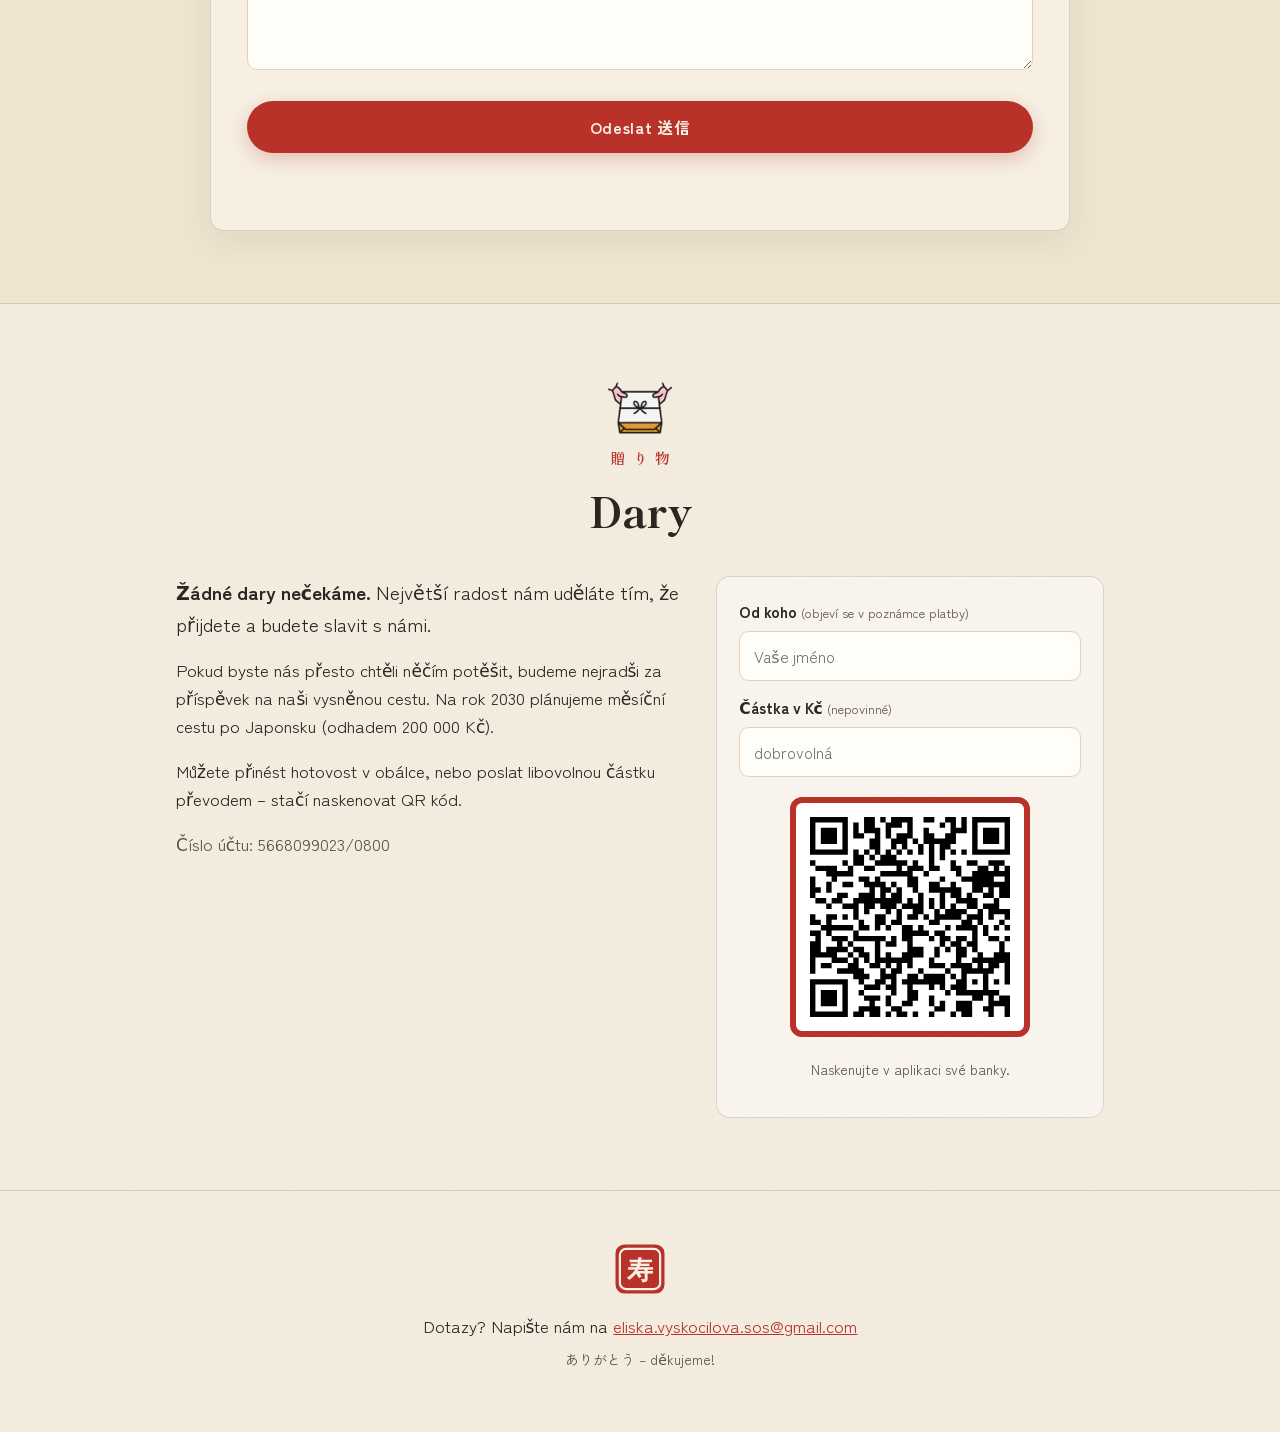
==== commit d9a650be: "config.js se načítá vždy čerstvý, ostatní soubory verze v=7 Po úpravě config.js na GitHubu prohlížeč" ====
--- a/index.html
+++ b/index.html
@@ -9,7 +9,7 @@
   <link rel="preconnect" href="https://fonts.googleapis.com">
   <link rel="preconnect" href="https://fonts.gstatic.com" crossorigin>
   <link href="https://fonts.googleapis.com/css2?family=Shippori+Mincho:wght@400;600;800&family=Zen+Kaku+Gothic+New:wght@400;500;700&display=swap" rel="stylesheet">
-  <link rel="stylesheet" href="style.css?v=5">
+  <link rel="stylesheet" href="style.css?v=7">
 </head>
 <body>
   <div class="petals" aria-hidden="true"></div>
@@ -65,6 +65,13 @@
       <div class="car-wrap" id="couple-rest" hidden></div>
     </section>
 
+    <!-- ===================== VIDEA (skryté, dokud nejsou v config.js) ===================== -->
+    <section class="section wide" id="videa" hidden>
+      <h2 class="title"><img class="title-icon" src="assets/icons/obrad.png" alt="" width="64" height="64"><span class="jp">物語</span>Náš příběh</h2>
+      <p class="center muted" data-videos-intro></p>
+      <div class="polaroids videos" data-videos></div>
+    </section>
+
     <!-- ===================== MAZLÍČCI ===================== -->
     <section class="section paper wide" id="mazlicci">
       <h2 class="title"><img class="title-icon" src="assets/icons/maneki.png" alt="" width="64" height="64"><span class="jp">家族</span>A naše chlupatá rodina</h2>
@@ -241,10 +248,11 @@
     <p class="muted small">ありがとう – děkujeme!</p>
   </footer>
 
-  <script src="assets/qrcode.js?v=5"></script>
-  <script src="config.js?v=5"></script>
-  <script src="gallery-data.js?v=5"></script>
-  <script src="lightbox.js?v=5"></script>
-  <script src="app.js?v=5"></script>
+  <script src="assets/qrcode.js?v=7"></script>
+  <!-- config.js se načítá vždy čerstvý (upravujete ho na GitHubu a nesmí zůstat ve staré cache) -->
+  <script>document.write('<script src="config.js?t=' + Date.now() + '"><\/script>');</script>
+  <script src="gallery-data.js?v=7"></script>
+  <script src="lightbox.js?v=7"></script>
+  <script src="app.js?v=7"></script>
 </body>
 </html>
--- a/style.css
+++ b/style.css
@@ -291,6 +291,26 @@
 }
 .more { margin-top: 36px; }
 
+/* ============ Videa ============ */
+.videos { grid-template-columns: repeat(auto-fill, minmax(240px, 1fr)); }
+.video-card > button { position: relative; display: block; width: 100%; padding: 0; border: 0; background: var(--sumi); cursor: pointer; }
+.video-card img, .video-blank { display: block; width: 100%; aspect-ratio: 4 / 5; object-fit: cover; }
+.video-blank { background: linear-gradient(135deg, var(--ai), var(--shu)); }
+.play {
+  position: absolute; left: 50%; top: 50%; width: 68px; height: 68px; transform: translate(-50%, -50%);
+  border-radius: 50%; background: rgba(184, 50, 42, .92); box-shadow: 0 6px 20px rgba(0,0,0,.35);
+  transition: transform .2s;
+}
+.play::after {
+  content: ''; position: absolute; left: 27px; top: 21px;
+  border-style: solid; border-width: 13px 0 13px 21px; border-color: transparent transparent transparent var(--washi);
+}
+.video-card:hover .play { transform: translate(-50%, -50%) scale(1.1); }
+.video-len {
+  position: absolute; right: 8px; bottom: 8px; padding: 1px 7px; border-radius: 6px;
+  background: rgba(0,0,0,.7); color: #fff; font-size: 13px;
+}
+
 /* ============ Carousel ============ */
 .car-wrap { margin-top: 30px; }
 .car-title { text-align: center; font-family: var(--serif); font-weight: 800; font-size: 22px; margin: 0 0 4px; }
@@ -329,6 +349,9 @@
 }
 .lightbox::backdrop { background: rgba(20, 16, 14, .88); }
 .lightbox figure { margin: 0; text-align: center; }
+.lightbox video { display: block; max-width: 92vw; max-height: 84vh; margin: 0 auto; background: #000; border-radius: 6px; }
+.lb-yt { width: min(92vw, 150vh); aspect-ratio: 16 / 9; max-height: 84vh; }
+.lb-yt iframe { width: 100%; height: 100%; border: 0; border-radius: 6px; }
 .lightbox img { display: block; max-width: 92vw; max-height: 84vh; min-width: min(80vw, 480px); object-fit: contain; background: #fffdf8; margin: 0 auto; border: 8px solid #fffdf8; border-radius: 4px; }
 .lightbox figcaption { color: var(--washi); font-family: var(--serif); margin-top: 10px; min-height: 1.4em; }
 .lightbox button {
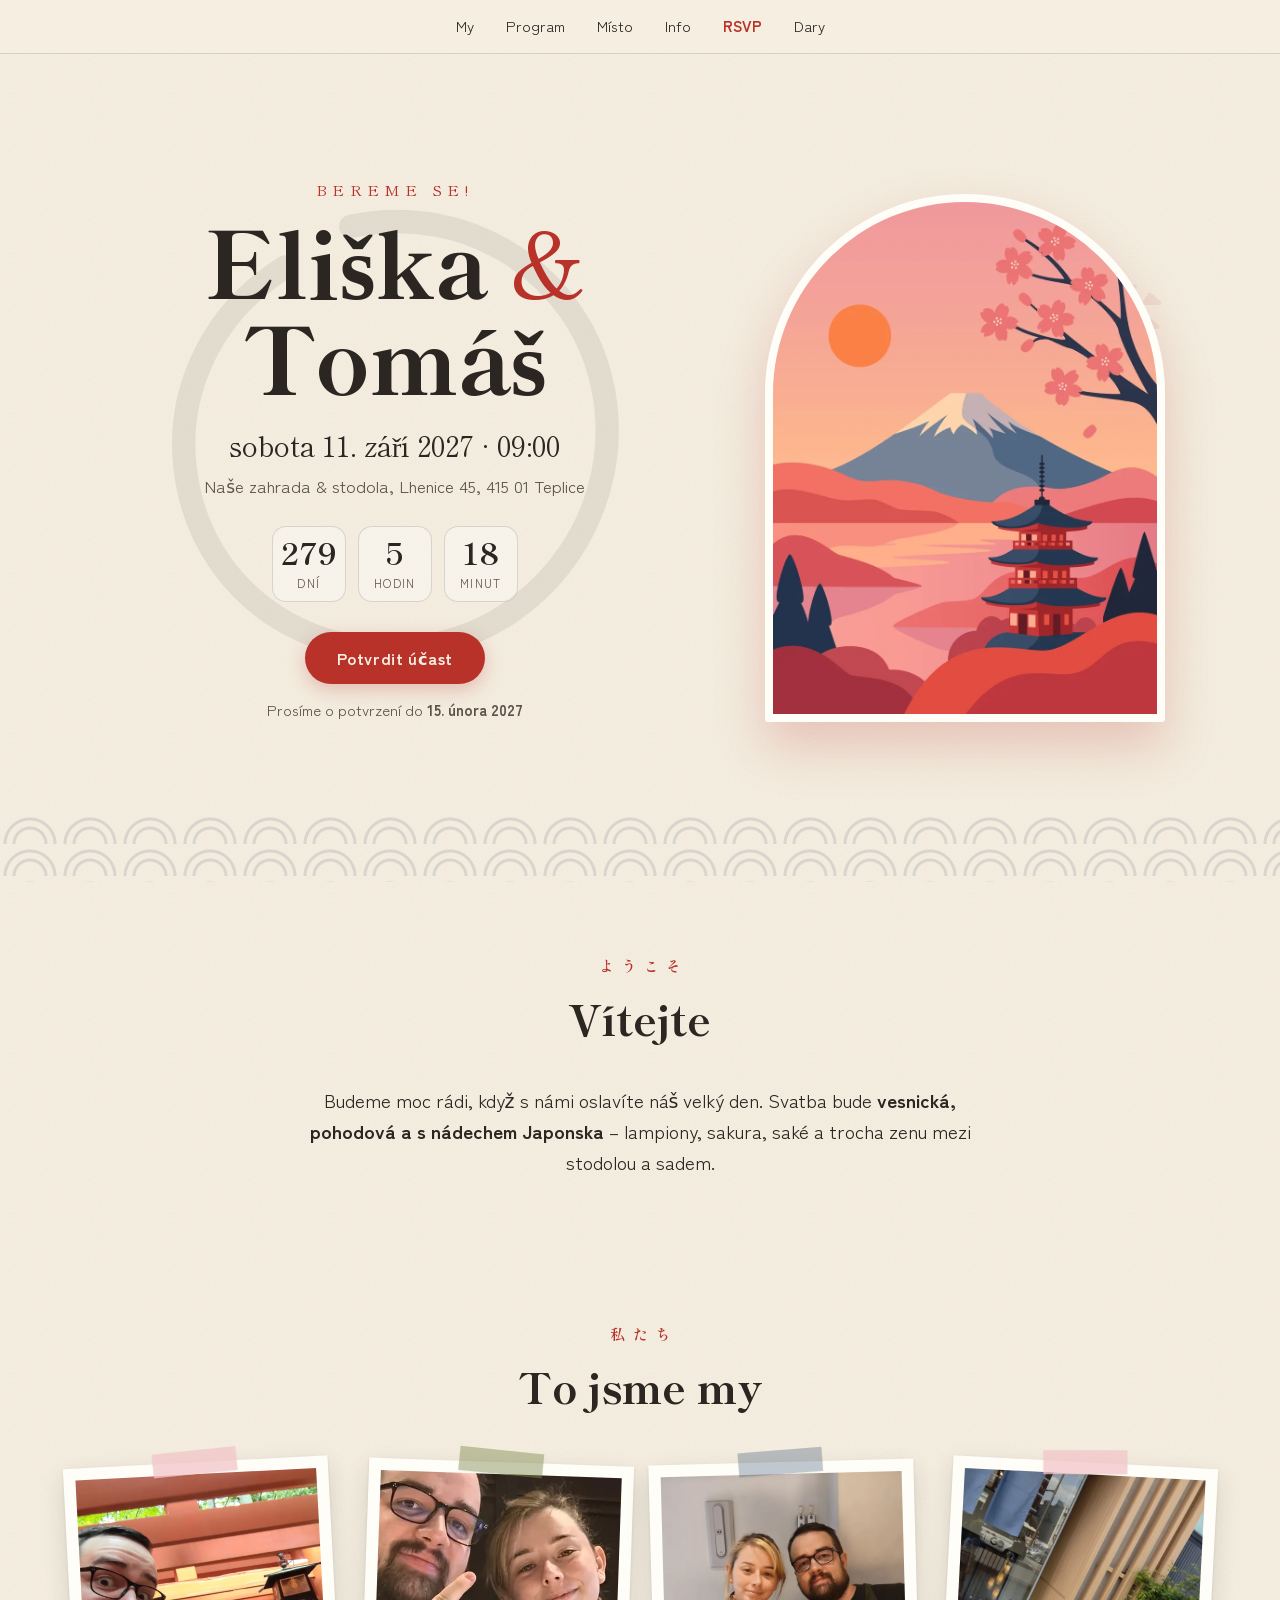
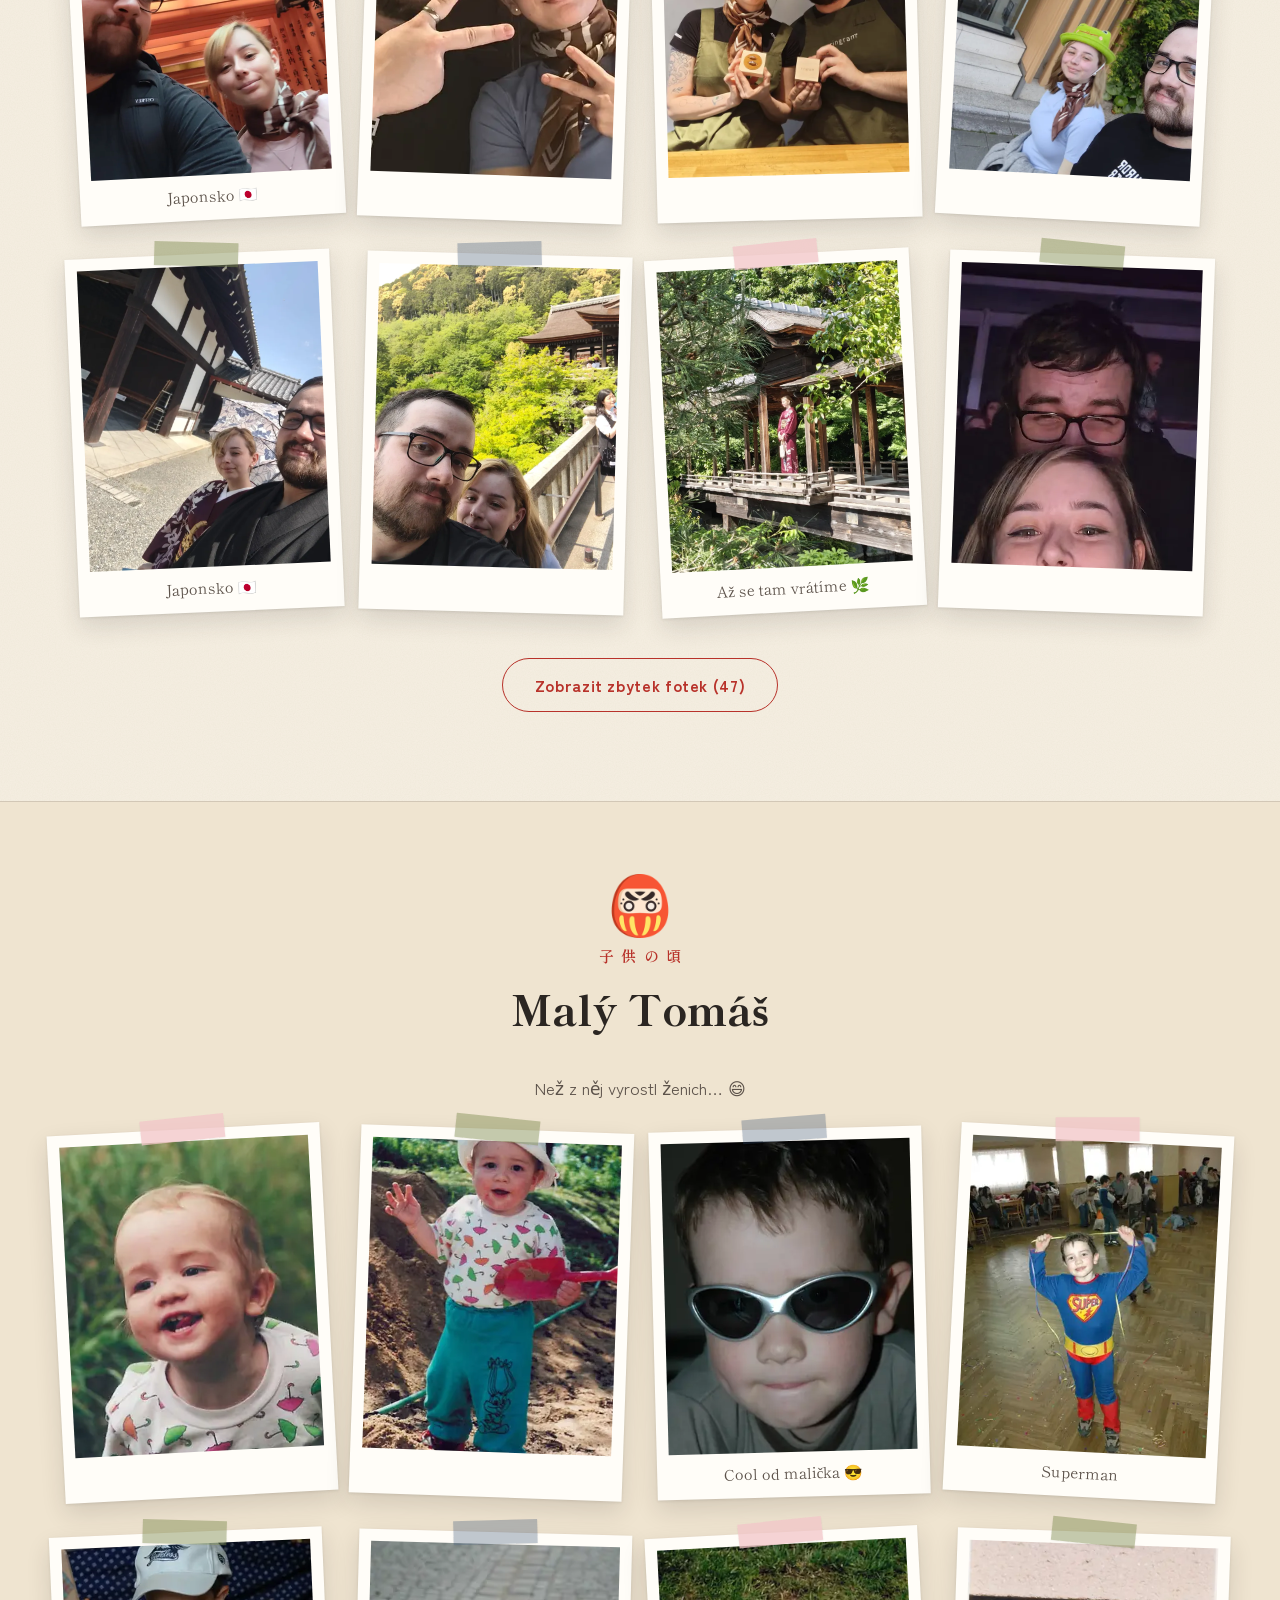
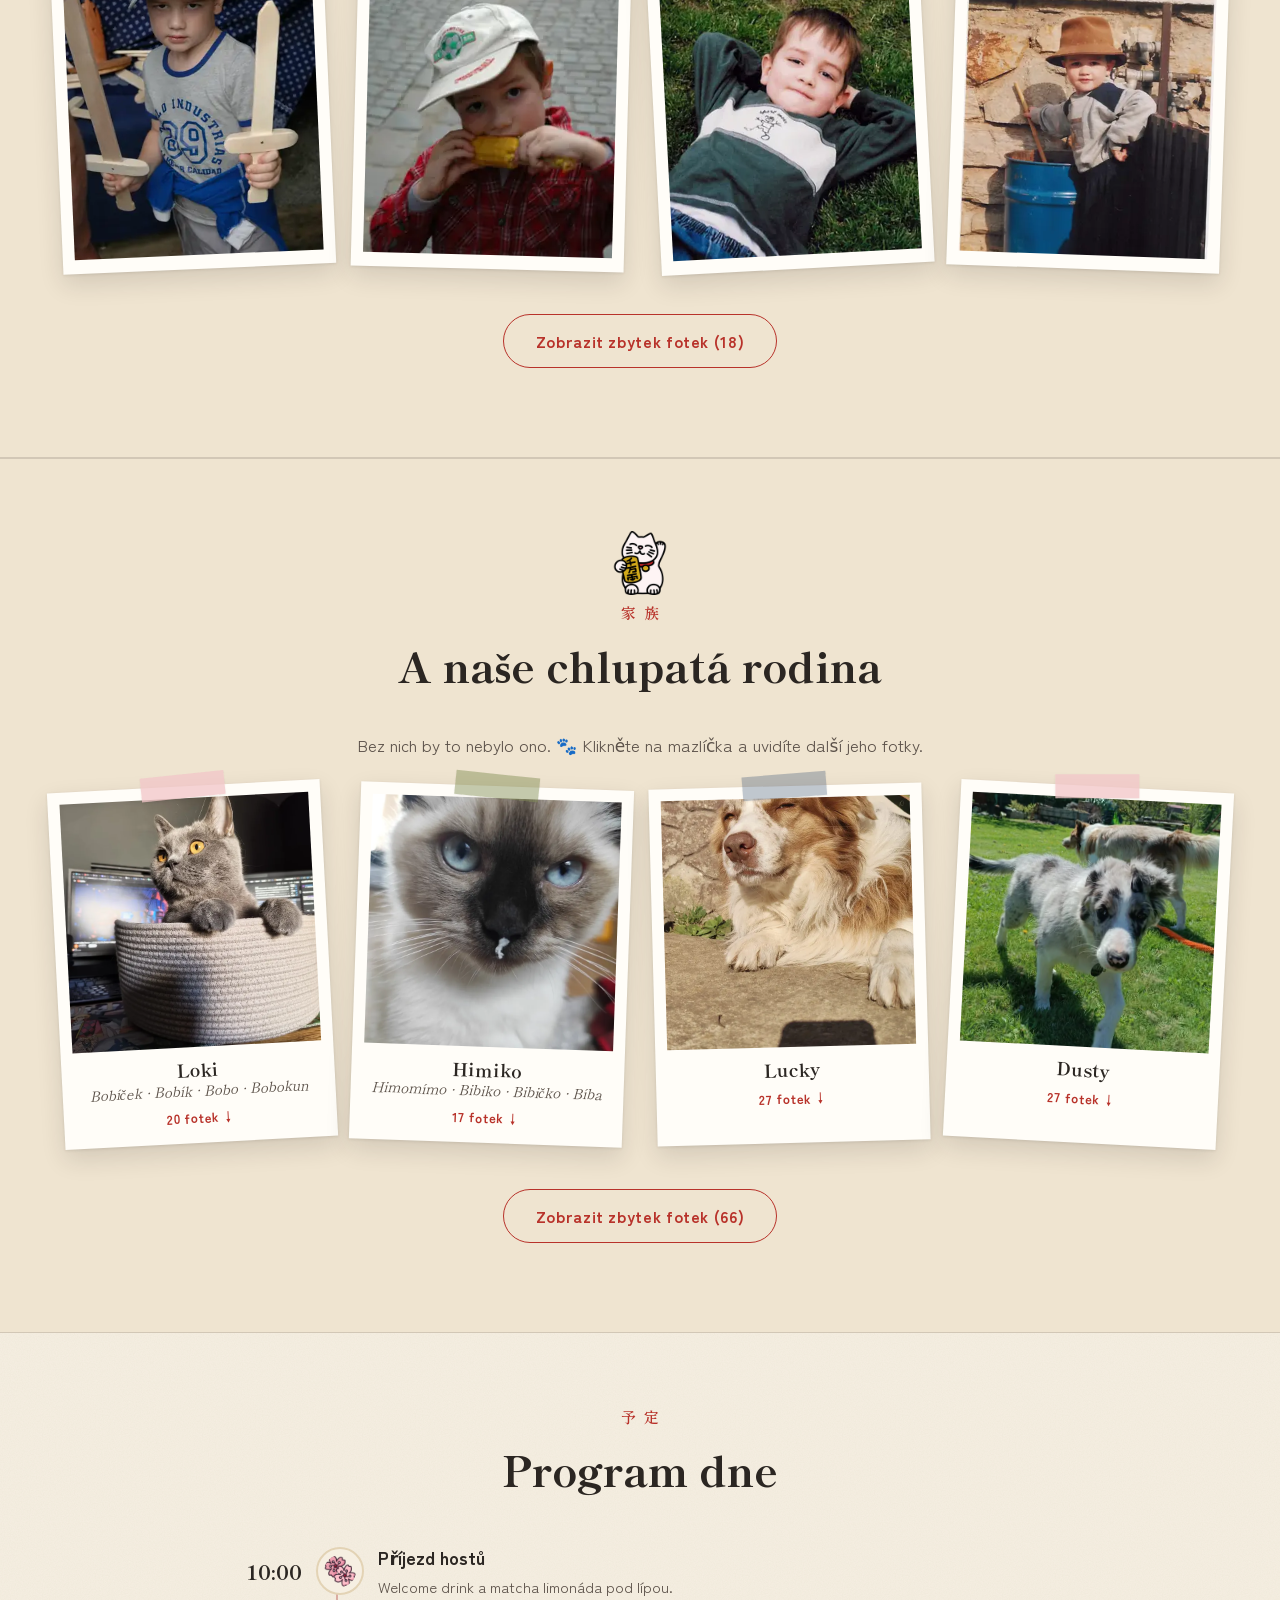
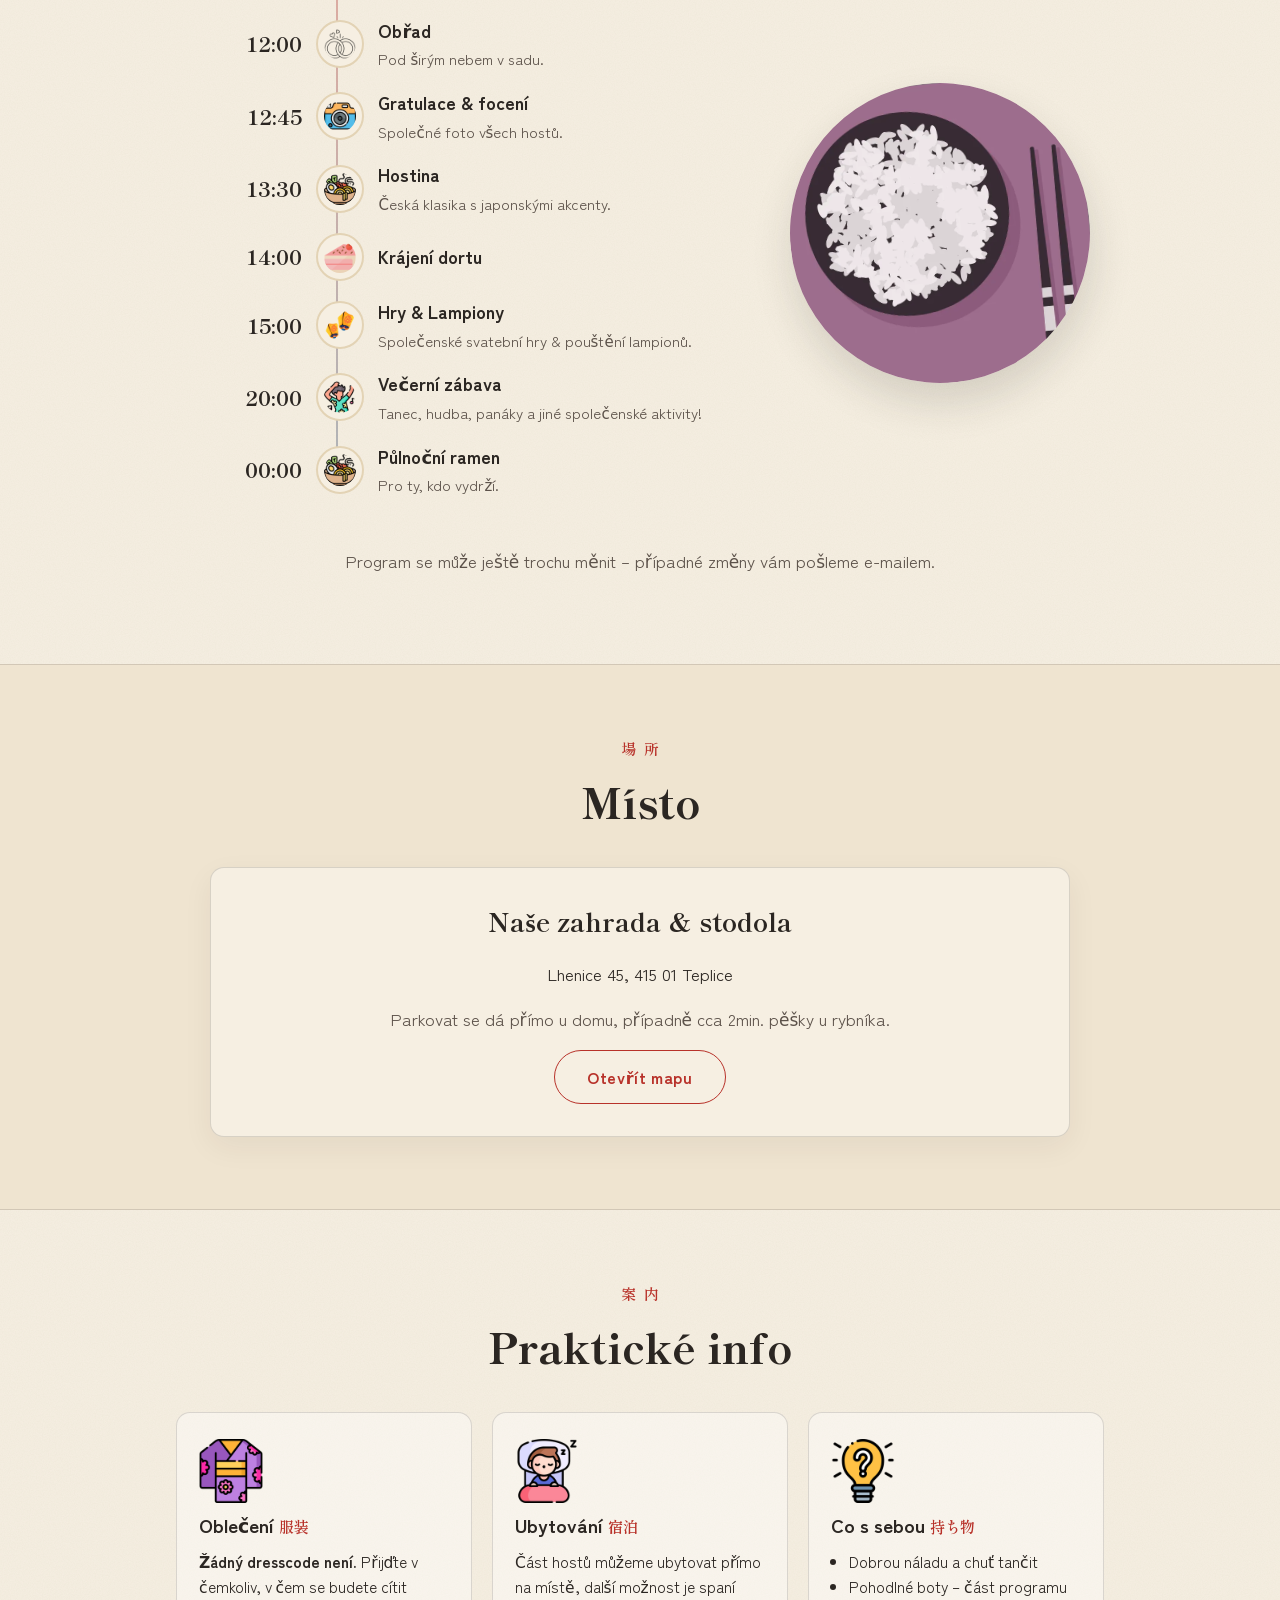
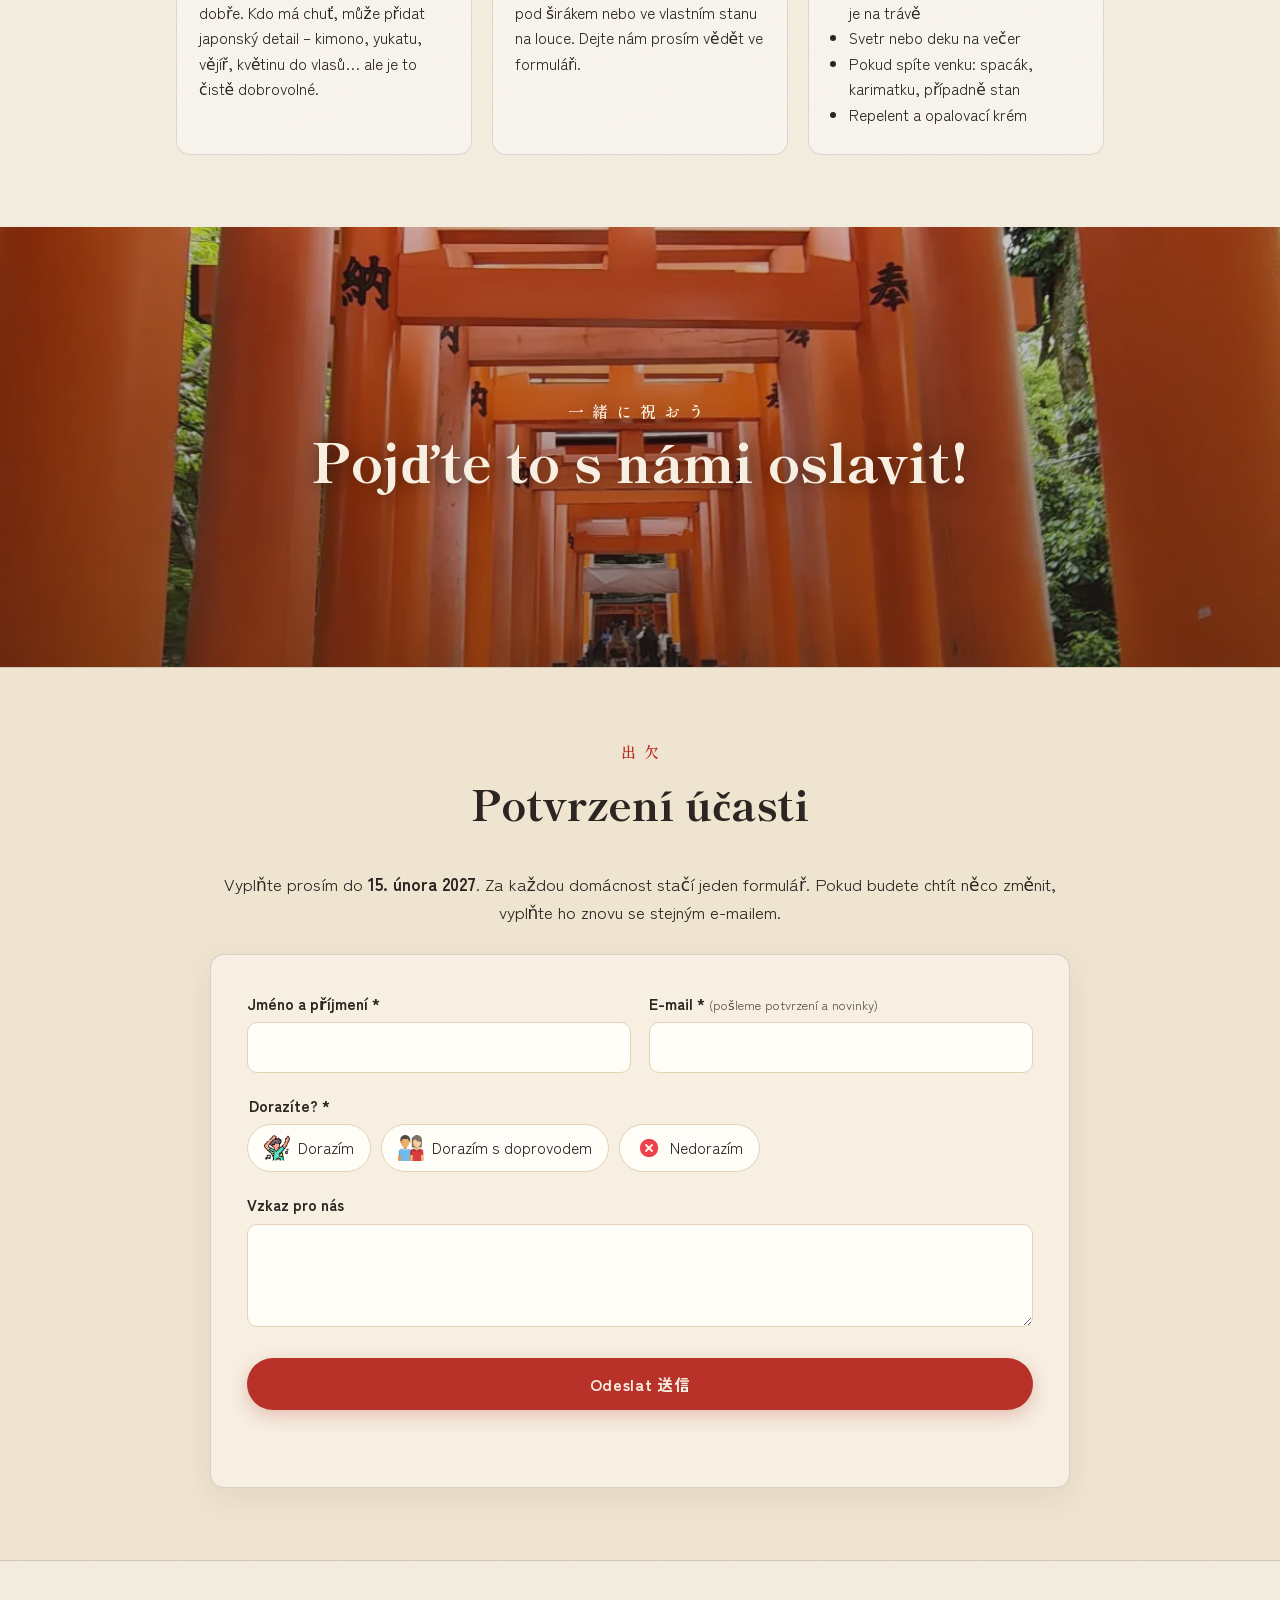
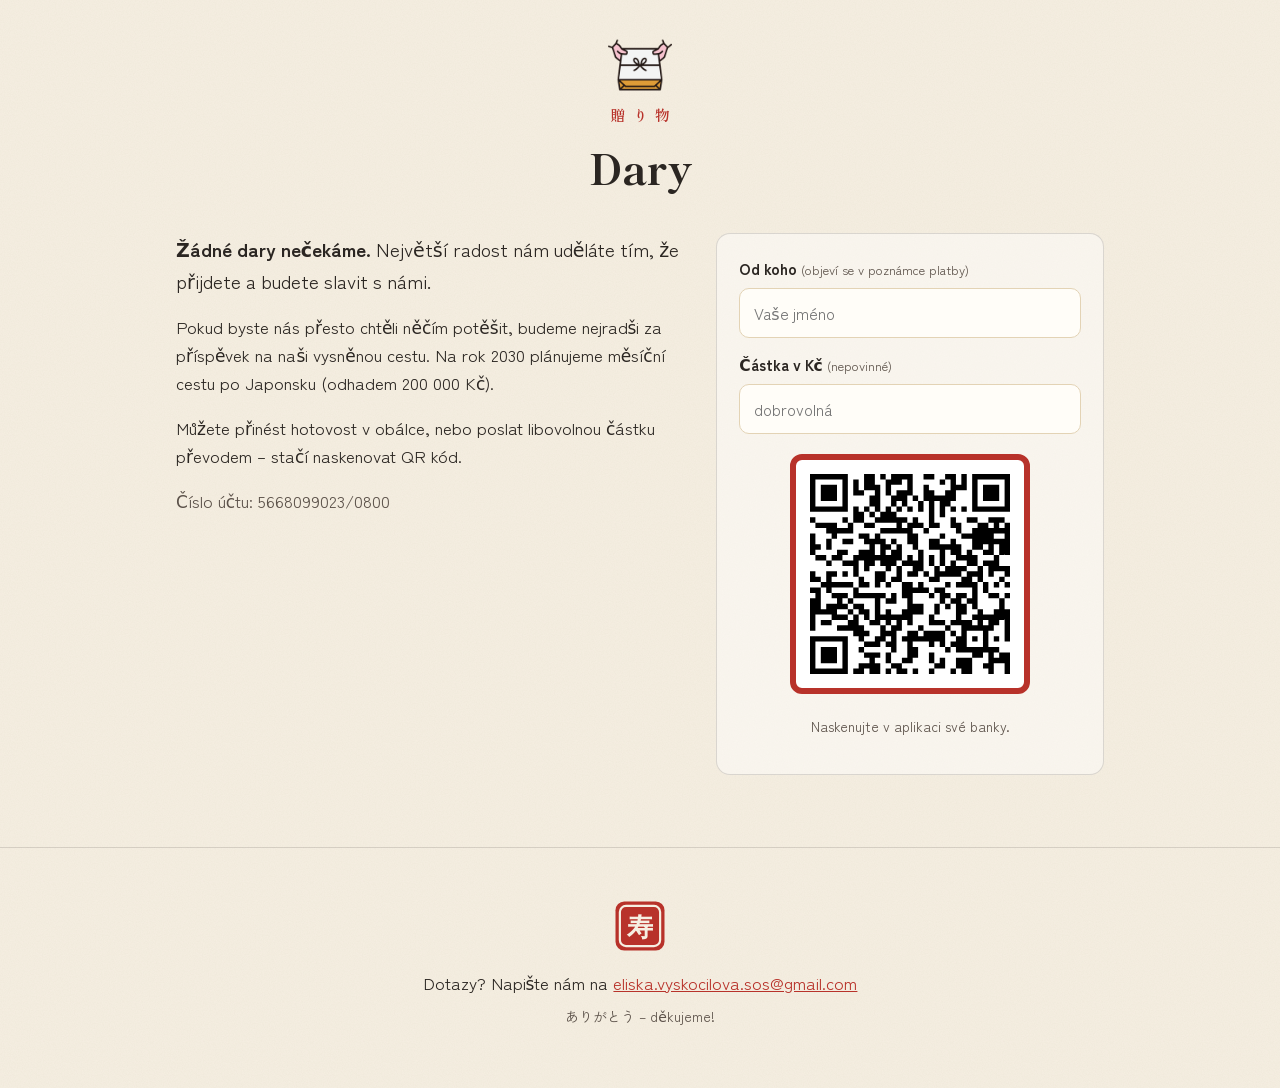
==== commit 74319f1c: "Sekce Malý Tomáš s fotkami z dětství 8 vybraných polaroidů, zbylých 18 v carouselu pod „Zobrazit zby" ====
--- a/index.html
+++ b/index.html
@@ -9,7 +9,7 @@
   <link rel="preconnect" href="https://fonts.googleapis.com">
   <link rel="preconnect" href="https://fonts.gstatic.com" crossorigin>
   <link href="https://fonts.googleapis.com/css2?family=Shippori+Mincho:wght@400;600;800&family=Zen+Kaku+Gothic+New:wght@400;500;700&display=swap" rel="stylesheet">
-  <link rel="stylesheet" href="style.css?v=7">
+  <link rel="stylesheet" href="style.css?v=8">
 </head>
 <body>
   <div class="petals" aria-hidden="true"></div>
@@ -65,6 +65,15 @@
       <div class="car-wrap" id="couple-rest" hidden></div>
     </section>
 
+    <!-- ===================== MALÝ TOMÁŠ ===================== -->
+    <section class="section paper wide" id="tomas">
+      <h2 class="title"><img class="title-icon" src="assets/icons/daruma.png" alt="" width="64" height="64"><span class="jp">子供の頃</span>Malý Tomáš</h2>
+      <p class="center muted">Než z něj vyrostl ženich… 😄</p>
+      <div class="polaroids" data-gallery="tomas"></div>
+      <p class="center more"><button type="button" class="btn btn-ghost" data-more="tomas" aria-expanded="false" aria-controls="tomas-rest">Zobrazit zbytek fotek</button></p>
+      <div class="car-wrap" id="tomas-rest" hidden></div>
+    </section>
+
     <!-- ===================== VIDEA (skryté, dokud nejsou v config.js) ===================== -->
     <section class="section wide" id="videa" hidden>
       <h2 class="title"><img class="title-icon" src="assets/icons/obrad.png" alt="" width="64" height="64"><span class="jp">物語</span>Náš příběh</h2>
@@ -248,11 +257,11 @@
     <p class="muted small">ありがとう – děkujeme!</p>
   </footer>
 
-  <script src="assets/qrcode.js?v=7"></script>
+  <script src="assets/qrcode.js?v=8"></script>
   <!-- config.js se načítá vždy čerstvý (upravujete ho na GitHubu a nesmí zůstat ve staré cache) -->
   <script>document.write('<script src="config.js?t=' + Date.now() + '"><\/script>');</script>
-  <script src="gallery-data.js?v=7"></script>
-  <script src="lightbox.js?v=7"></script>
-  <script src="app.js?v=7"></script>
+  <script src="gallery-data.js?v=8"></script>
+  <script src="lightbox.js?v=8"></script>
+  <script src="app.js?v=8"></script>
 </body>
 </html>
